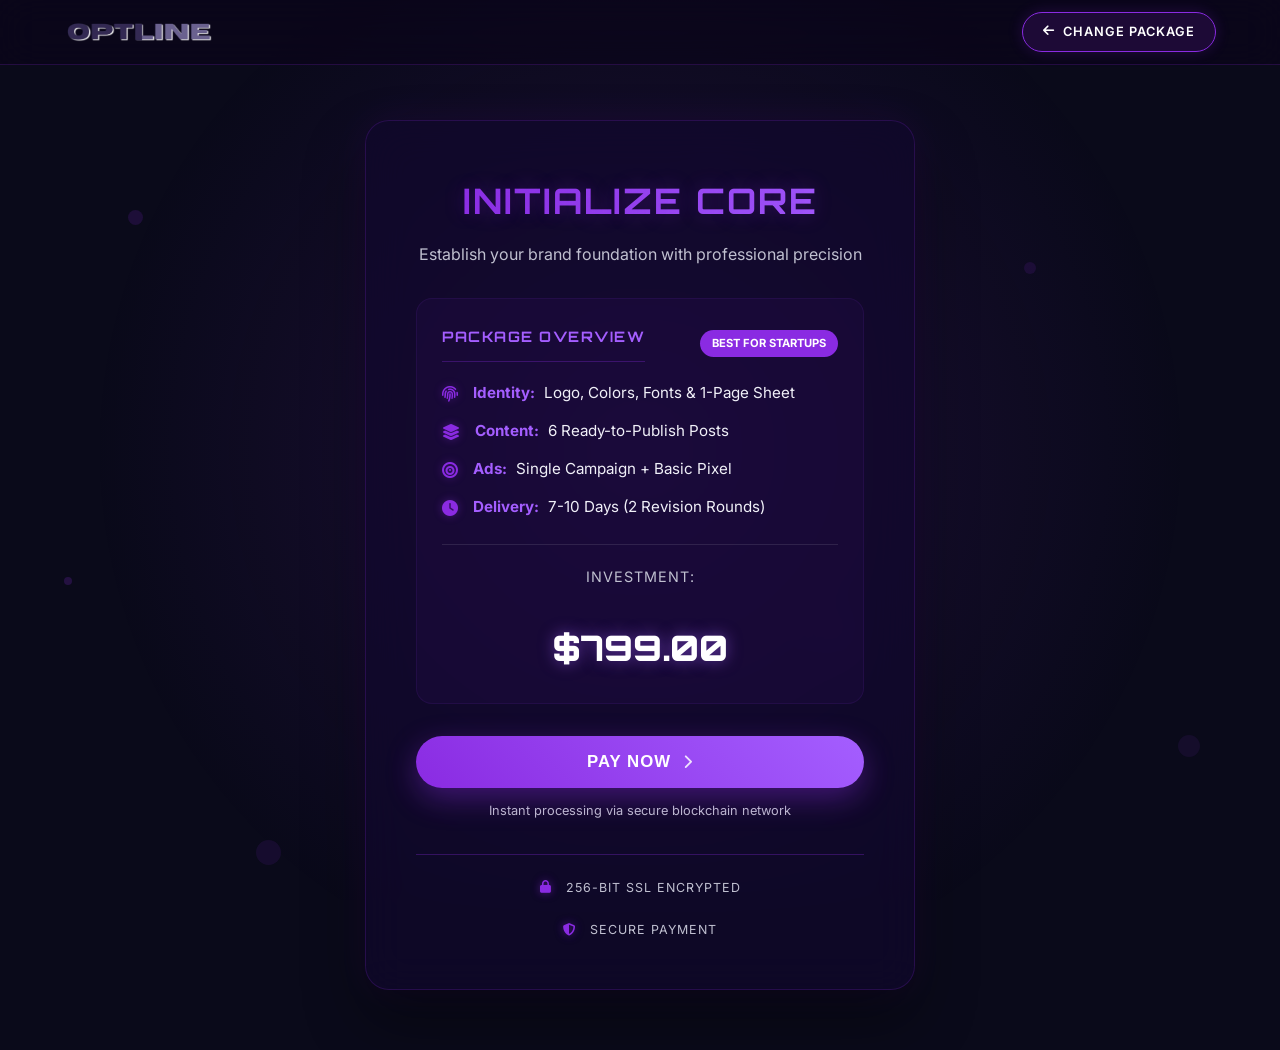
==== checkout/core/index.html @ 9fec9501 "Add files via upload" ====
<!doctype html>
<html lang="en" dir="ltr">
  <head>
    <meta charset="UTF-8" />
    <meta
      name="viewport"
      content="width=device-width, initial-scale=1.0, maximum-scale=1.0, user-scalable=no"
    />
    <title>Secure Checkout - CORE PACK | OPTILINE</title>
    <link rel="preconnect" href="https://fonts.googleapis.com" />
    <link rel="preconnect" href="https://fonts.gstatic.com" crossorigin />
    <link
      href="https://fonts.googleapis.com/css2?family=Orbitron:wght@700;900&family=Inter:wght@400;500;600&display=swap"
      rel="stylesheet"
    />
    <link
      rel="stylesheet"
      href="https://cdnjs.cloudflare.com/ajax/libs/font-awesome/6.4.2/css/all.min.css"
    />
    <link rel="stylesheet" href="/assets/css/style.css" />
    <link rel="shortcut icon" href="/favicon.ico" />
    <link
      rel="icon"
      type="image/png"
      sizes="16x16"
      href="/assets/imgs/favicon-16x16.png"
    />
    <link
      rel="icon"
      type="image/png"
      sizes="32x32"
      href="/assets/imgs/favicon-32x32.png"
    />
    <link
      rel="icon"
      type="image/png"
      sizes="48x48"
      href="/assets/imgs/favicon-48x48.png"
    />
    <link
      rel="apple-touch-icon"
      sizes="180x180"
      href="/assets/imgs/apple-touch-icon.png"
    />
    <link rel="manifest" href="/manifest.json" />
    <meta
      name="robots"
      content="index, follow, max-snippet:-1, max-image-preview:large, max-video-preview:-1"
    />
  </head>
  <body>
    <div class="custom-cursor"></div>
    <header class="checkout-header-bar">
      <a href="/" class="logo">
        <img
          src="/assets/imgs/optiline-logo.webp"
          width="150"
          height="25"
          alt="OPTILINE"
        />
      </a>
      <a href="/pricing/" class="header-pkg-btn">
        <i class="fas fa-arrow-left"></i> Change Package
      </a>
    </header>
    <main>
      <section class="checkout-section core-glow">
        <div class="checkout-bg-glow"></div>
        <div class="hero-floating-dots">
          <div class="dot"></div>
          <div class="dot"></div>
          <div class="dot"></div>
          <div class="dot"></div>
          <div class="dot"></div>
          <div class="dot"></div>
          <div class="dot"></div>
          <div class="dot"></div>
        </div>
        <div class="checkout-card checkout-card-unified">
          <div class="checkout-header">
            <h1 class="glow-text">Initialize Core</h1>
            <p>Establish your brand foundation with professional precision</p>
          </div>
          <div class="checkout-summary">
            <div class="summary-header">
              <h3>PACKAGE OVERVIEW</h3>
              <span class="package-badge">Best for Startups</span>
            </div>
            <ul>
              <li>
                <i class="fas fa-fingerprint"></i>
                <div>
                  <strong>Identity:</strong> Logo, Colors, Fonts & 1-Page Sheet
                </div>
              </li>
              <li>
                <i class="fas fa-layer-group"></i>
                <div><strong>Content:</strong> 6 Ready-to-Publish Posts</div>
              </li>
              <li>
                <i class="fas fa-bullseye"></i>
                <div><strong>Ads:</strong> Single Campaign + Basic Pixel</div>
              </li>
              <li>
                <i class="fas fa-clock"></i>
                <div>
                  <strong>Delivery:</strong> 7-10 Days (2 Revision Rounds)
                </div>
              </li>
            </ul>
            <div class="price-container">
              <span class="price-label">Investment:</span>
              <span class="checkout-total">$799.00</span>
            </div>
          </div>
          <div class="payment-methods-container">
            <button id="open-crypto-modal" class="crypto-pay-btn">
              <span>Pay Now</span>
              <i class="fas fa-chevron-right arrow-icon"></i>
            </button>
            <p class="payment-hint">
              Instant processing via secure blockchain network
            </p>
          </div>
          <div class="secure-badge">
            <span><i class="fas fa-lock"></i> 256-bit SSL Encrypted</span>
            <span><i class="fas fa-shield-alt"></i> Secure Payment</span>
          </div>
        </div>
      </section>
    </main>
    <div id="opti-crypto-modal" class="opti-modal-overlay" data-lenis-prevent>
      <div class="opti-modal-content" data-lenis-prevent>
        <div id="opti-phase-selection" class="opti-modal-phase active">
          <h2 class="opti-modal-title">Secure Checkout</h2>
          <p class="opti-modal-subtitle">
            Enter your details and select your preferred cryptocurrency network
          </p>
          <div class="opti-input-group">
            <label for="client-name">Full Name</label>
            <div class="input-wrapper">
              <i class="fas fa-user"></i>
              <input
                type="text"
                id="client-name"
                placeholder="John Doe"
                required
                autocomplete="name"
              />
            </div>
            <span class="input-error-msg" id="name-error"
              ><i class="fas fa-circle-exclamation"></i> Please enter your full
              name (first and last name)</span
            >
          </div>
          <div class="opti-input-group">
            <label for="client-email">Email Address</label>
            <div class="input-wrapper">
              <i class="fas fa-envelope"></i>
              <input
                type="email"
                id="client-email"
                placeholder="john@company.com"
                required
                autocomplete="email"
              />
            </div>
            <span class="input-error-msg" id="email-error"
              ><i class="fas fa-circle-exclamation"></i> Please enter a valid
              email address</span
            >
          </div>
          <div class="opti-input-group">
            <label for="crypto-select">Select Currency</label>
            <div class="opti-select-wrapper">
              <select id="crypto-select" class="opti-custom-select">
                <optgroup label="Stablecoins (Recommended)">
                  <option value="usdttrc20">USDT (TRC20 - TRON)</option>
                  <option value="usdterc20">USDT (ERC20 - ETH)</option>
                  <option value="usdtbsc">USDT (BEP20 - BSC)</option>
                  <option value="usdc">USDC</option>
                </optgroup>
                <optgroup label="Top Cryptocurrencies">
                  <option value="btc">Bitcoin (BTC)</option>
                  <option value="eth">Ethereum (ETH)</option>
                  <option value="bnbbsc">BNB (Smart Chain)</option>
                  <option value="sol">Solana (SOL)</option>
                  <option value="ltc">Litecoin (LTC)</option>
                </optgroup>
                <optgroup label="Alternative Coins">
                  <option value="trx">TRON (TRX)</option>
                  <option value="doge">Dogecoin (DOGE)</option>
                  <option value="shib">Shiba Inu (SHIB)</option>
                </optgroup>
              </select>
            </div>
          </div>
          <button id="generate-payment" class="opti-primary-btn">
            <span>Generate Payment Address</span>
            <i class="fas fa-bolt"></i>
          </button>
        </div>
        <div id="opti-phase-loading" class="opti-modal-phase">
          <div class="opti-spinner-container">
            <div class="opti-loading-spinner"></div>
            <p>Processing your payment request...</p>
          </div>
        </div>
        <div id="opti-phase-details" class="opti-modal-phase">
          <h2 class="opti-modal-title">Payment Details</h2>
          <div id="payment-timer" class="opti-timer">Price locked for: <span>20:00</span></div>
          <div class="opti-qr-container">
            <img id="payment-qr" src="" alt="Payment QR Code" />
          </div>
          <div id="selected-crypto-name" class="opti-crypto-label"></div>
          <div class="opti-payment-info">
            <div class="opti-info-row">
              <span>Amount Required:</span>
              <div class="opti-amount-wrapper">
                <strong id="pay-amount" class="opti-highlight">0.00</strong>
                <button id="copy-amount-btn" class="opti-icon-btn">
                  <i class="far fa-copy"></i>
                </button>
              </div>
            </div>
            <div class="opti-info-row">
              <span>USD Equivalent:</span>
              <span>$799.00</span>
            </div>
          </div>
          <div class="opti-address-container">
            <label>Wallet Address</label>
            <div class="opti-address-box">
              <code id="wallet-address">Fetching...</code>
              <button id="copy-address-btn" class="opti-copy-btn">
                <i class="far fa-copy"></i>
                <span>Copy Address</span>
              </button>
            </div>
          </div>
          <div id="network-warning" class="opti-warning-box">
            <i class="fas fa-shield-halved"></i>
            <p>
              Please ensure you send the cryptocurrency through the correct
              network to avoid losing your funds.
            </p>
          </div>
          <div class="opti-verify-section">
            <button id="verify-payment-btn" class="opti-primary-btn">
              <i class="fas fa-sync-alt"></i> I Have Paid - Verify Payment
            </button>
            <p id="verify-status-msg"></p>
          </div>
        </div>
        <div id="opti-phase-success" class="opti-modal-phase">
          <div class="opti-success-container">
            <div class="opti-success-circle">
              <i class="fas fa-check"></i>
            </div>
            <h2 class="opti-modal-title success-title">Transaction Secured</h2>
            <p class="opti-modal-subtitle success-subtitle">
              Welcome to OPTILINE. Your payment is successfully verified on the blockchain.
            </p>
            <div class="opti-next-steps success-action-box">
              <h3 class="success-action-title">
                <i class="fas fa-envelope-open-text"></i> Final Step to Commence
              </h3>
              <p class="success-action-text">
                We have securely dispatched your <strong>Onboarding Link</strong> to your email.
              </p>
              
              <div class="success-highlight">
                <div class="highlight-header">
                  <i class="fas fa-exclamation-circle"></i> ACTION REQUIRED
                </div>
                <div class="highlight-body">
                  Please check your inbox (and Spam folder) right now. Your project deployment will <strong>NOT begin</strong> until you submit the initial brief via the link provided.
                </div>
              </div>
              <div class="success-actions">
                <button class="opti-primary-btn" onclick="window.location.href = '/'">Return Home</button>
                <button class="opti-secondary-btn support-btn" onclick="window.location.href = '/contact'">Contact Support</button>
              </div>
            </div>
          </div>
        </div>
      </div>
    </div>
    <script src="https://cdnjs.cloudflare.com/ajax/libs/gsap/3.12.2/gsap.min.js"></script>
    <script src="https://cdnjs.cloudflare.com/ajax/libs/gsap/3.12.2/ScrollTrigger.min.js"></script>
    <script src="https://cdnjs.cloudflare.com/ajax/libs/gsap/3.12.2/ScrollToPlugin.min.js"></script>
    <script src="https://unpkg.com/lenis@1.1.20/dist/lenis.min.js"></script>
    <script src="/assets/js/main.js"></script>
    <script src="/assets/js/payment.js" defer></script>
    <div id="cookie-banner" class="cookie-banner">
      <div class="cookie-content">
        <h3><i class="fas fa-user-shield"></i> Privacy Preference Center</h3>
        <p>
          We utilize cookies and essential technologies to engineer a seamless
          digital experience, optimize site performance, and enable core
          marketing functions. By clicking "Accept", you acknowledge our use of
          these technologies.
        </p>
        <div class="cookie-buttons">
          <button id="accept-cookies">Accept All</button>
          <button id="reject-cookies">Decline</button>
        </div>
      </div>
    </div>
  </body>
</html>
---- assets/css/style.css ----
:root {
  --primary-dark: #0a0a1a;
  --secondary-dark: #12082f;
  --accent-purple: #8a2be2;
  --accent-light: #a45eff;
  --text-light: #f0f0f8;
  --text-gray: #c0c0d0;
  --glow-color: rgba(164, 94, 255, 0.5);
  --card-bg: rgba(18, 8, 47, 0.7);
  --card-border-color: rgba(138, 43, 226, 0.25);
  --transition-fast: 0.25s ease-out;
  --transition-smooth: 0.45s cubic-bezier(0.25, 0.8, 0.25, 1);
  --font-main: "Inter", sans-serif;
  --font-heading: "Orbitron", sans-serif;
}
*,
::after,
::before {
  margin: 0;
  padding: 0;
  box-sizing: border-box;
}
body {
  font-family: var(--font-main);
  background-color: var(--primary-dark);
  color: var(--text-light);
  line-height: 1.7;
  overflow-x: hidden;
  width: 100%;
  max-width: 100%;
  position: relative;
}
img {
  max-width: 100%;
  height: auto;
}
i.fab,
i.far,
i.fas {
  font-style: normal !important;
}
h1,
h2,
h3,
h4 {
  font-family: var(--font-heading);
  font-weight: 700;
  letter-spacing: 1.5px;
  text-transform: uppercase;
  color: var(--text-light);
}
a {
  color: var(--accent-light);
  text-decoration: none;
  transition: color var(--transition-fast);
}
a:hover {
  color: var(--text-light);
}
.faq-question,
.filter-btn,
.hamburger,
.logo,
.portfolio-item,
.pricing-card,
a,
button,
input,
textarea {
  cursor: pointer;
}
.container {
  width: 90%;
  max-width: 1200px;
  margin: 0 auto;
}
.section {
  padding: 100px 0;
}
.section-dark {
  background: radial-gradient(
    ellipse at 50% 100%,
    rgba(18, 8, 47, 0.95) 0,
    rgba(10, 4, 26, 0.9) 80%
  );
}
.section-title {
  text-align: center;
  margin-bottom: 4rem;
}
.section-title h2 {
  font-size: clamp(2rem, 4.5vw, 3rem);
}
.section-title p {
  max-width: 600px;
  margin: 1rem auto 0;
  color: var(--text-gray);
  font-size: clamp(0.9rem, 2vw, 1rem);
}
.glow-text,
.subtle-glow {
  text-shadow:
    0 0 8px rgba(255, 255, 255, 0.3),
    0 0 20px var(--glow-color),
    0 0 35px var(--glow-color);
}
footer,
main {
  position: relative;
  z-index: 2;
  background: 0 0;
}
.main-header {
  position: fixed;
  top: 0;
  left: 0;
  width: 100%;
  max-width: 100vw;
  z-index: 1000;
  padding: 10px 5%;
  display: flex;
  justify-content: space-between;
  align-items: center;
  transition:
    transform 0.3s ease-in-out,
    background-color 0.4s ease,
    padding 0.4s ease,
    backdrop-filter 0.4s ease;
  background-color: transparent;
  transform: translateZ(0);
}
.main-header.scrolled {
  background-color: rgba(10, 4, 26, 0.7);
  backdrop-filter: blur(12px);
  padding: 6px 5%;
  box-shadow: 0 4px 30px rgba(0, 0, 0, 0.3);
}
.main-header.header-hidden {
  transform: translateY(-100%);
}
.logo img {
  height: 25px;
  transition: transform var(--transition-fast);
}
.logo:hover img {
  transform: scale(1.1);
}
.nav-links {
  display: flex;
  list-style: none;
}
.nav-links li {
  margin: 0 20px;
}
.nav-links a {
  color: var(--text-light);
  text-decoration: none;
  font-weight: 500;
  padding: 5px 0;
  position: relative;
  transition: color var(--transition-fast);
}
.nav-links a::after {
  content: "";
  position: absolute;
  bottom: -5px;
  left: 50%;
  transform: translateX(-50%);
  width: 0;
  height: 2px;
  background: var(--accent-light);
  transition: width var(--transition-smooth);
}
.nav-links a.active,
.nav-links a:hover {
  color: var(--accent-light);
}
.nav-links a.active::after,
.nav-links a:hover::after {
  width: 100%;
}
.hamburger {
  display: none;
}
.hero {
  min-height: 100vh;
  display: flex;
  align-items: center;
  justify-content: center;
  text-align: center;
  padding: 120px 0 60px;
  position: relative;
  overflow: hidden;
}
.hero-content {
  position: relative;
  z-index: 2;
}
.hero h1 {
  font-size: clamp(3.5rem, 8vw, 5rem);
  line-height: 1.1;
  font-weight: 900;
  margin-bottom: 1.5rem;
}
.hero p {
  font-size: clamp(1rem, 2.2vw, 1.2rem);
  color: var(--text-gray);
  max-width: 750px;
  margin: 0 auto 2.5rem;
}
.hero-floating-dots {
  position: absolute;
  top: 0;
  left: 0;
  width: 100%;
  height: 100%;
  z-index: 1;
  pointer-events: none;
  overflow: hidden;
}
.hero-floating-dots .dot {
  position: absolute;
  background-color: var(--accent-purple);
  border-radius: 50%;
  opacity: var(--dot-opacity);
  animation: liquidFloat ease-in-out infinite alternate;
}
.hero-floating-dots .dot:nth-child(1) {
  left: 10%;
  top: 20%;
  width: 15px;
  height: 15px;
  animation-duration: 5s;
  --dot-opacity: 0.15;
}
.hero-floating-dots .dot:nth-child(2) {
  left: 20%;
  top: 80%;
  width: 25px;
  height: 25px;
  animation-duration: 7s;
  --dot-opacity: 0.1;
}
.hero-floating-dots .dot:nth-child(3) {
  left: 35%;
  top: 40%;
  width: 10px;
  height: 10px;
  animation-duration: 4.5s;
  --dot-opacity: 0.2;
}
.hero-floating-dots .dot:nth-child(4) {
  left: 55%;
  top: 15%;
  width: 20px;
  height: 20px;
  animation-duration: 6s;
  --dot-opacity: 0.08;
}
.hero-floating-dots .dot:nth-child(5) {
  left: 65%;
  top: 60%;
  width: 15px;
  height: 15px;
  animation-duration: 5.5s;
  --dot-opacity: 0.15;
}
.hero-floating-dots .dot:nth-child(6) {
  left: 80%;
  top: 25%;
  width: 12px;
  height: 12px;
  animation-duration: 4s;
  --dot-opacity: 0.12;
}
.hero-floating-dots .dot:nth-child(7) {
  left: 92%;
  top: 70%;
  width: 22px;
  height: 22px;
  animation-duration: 6.5s;
  --dot-opacity: 0.09;
}
.hero-floating-dots .dot:nth-child(8) {
  left: 5%;
  top: 55%;
  width: 8px;
  height: 8px;
  animation-duration: 5s;
  --dot-opacity: 0.2;
}
@keyframes liquidFloat {
  0% {
    transform: translate(0, 0) scale(1);
  }
  50% {
    transform: translate(30px, -40px) scale(1.1);
  }
  100% {
    transform: translate(-20px, -60px) scale(0.9);
  }
}
.page-hero {
  padding: 160px 0 80px;
  text-align: center;
  background: linear-gradient(
    180deg,
    rgba(18, 8, 47, 0.85),
    rgba(10, 4, 26, 0.8)
  );
}
.page-hero h1 {
  font-size: clamp(2.5rem, 5vw, 4rem);
  margin-bottom: 1rem;
}
.page-hero p {
  font-size: 1.1rem;
  color: var(--text-gray);
  max-width: 700px;
  margin: 0 auto;
}
.hero-icons {
  display: flex;
  justify-content: center;
  align-items: flex-start;
  gap: 4rem;
  margin: 3rem 0;
  flex-wrap: wrap;
}
.icon-item {
  display: flex;
  flex-direction: column;
  align-items: center;
  gap: 1.2rem;
  opacity: 0;
  transform: translateY(30px);
  padding-top: 10px;
}
.icon-circle {
  width: 90px;
  height: 90px;
  border-radius: 20px;
  background: rgba(138, 43, 226, 0.1);
  border: 2px solid rgba(138, 43, 226, 0.3);
  display: flex;
  align-items: center;
  justify-content: center;
  position: relative;
  top: 0;
  transition: all 0.4s cubic-bezier(0.25, 0.8, 0.25, 1);
  will-change: transform, box-shadow, top;
}
@media (min-width: 769px) {
  .icon-item:hover .icon-circle {
    transform: translateY(-8px) scale(1.05);
    background: rgba(138, 43, 226, 0.2);
    border-color: var(--accent-purple);
    box-shadow: 0 15px 40px rgba(138, 43, 226, 0.3);
  }
}
@media (max-width: 768px) {
  .icon-circle {
    width: 70px;
    height: 70px;
    border-radius: 18px;
    margin: 0 auto;
    top: auto;
  }
  .icon-circle:active {
    transform: translateY(-8px) scale(1.05);
    background: rgba(138, 43, 226, 0.2);
    border-color: var(--accent-purple);
    box-shadow: 0 15px 40px rgba(138, 43, 226, 0.3);
    transition: all 0.4s cubic-bezier(0.25, 0.8, 0.25, 1);
  }
  .icon-item:hover .icon-circle {
    transition: all 0.4s cubic-bezier(0.25, 0.8, 0.25, 1);
  }
}
.icon-circle i {
  font-size: 2.2rem;
  color: var(--accent-purple);
  background: linear-gradient(
    135deg,
    var(--accent-light),
    var(--accent-purple)
  );
  -webkit-background-clip: text;
  -webkit-text-fill-color: transparent;
  background-clip: text;
}
.icon-text {
  font-size: 0.95rem;
  color: var(--text-light);
  text-align: center;
  max-width: 120px;
  font-weight: 600;
  min-height: 40px;
  display: flex;
  align-items: flex-start;
  justify-content: center;
}
.unified-button {
  display: inline-block;
  padding: 14px 35px;
  background: linear-gradient(45deg, var(--accent-purple), var(--accent-light));
  color: #fff;
  border: none;
  border-radius: 50px;
  font-size: 1rem;
  font-weight: 600;
  text-decoration: none;
  text-transform: uppercase;
  letter-spacing: 1px;
  transition:
    transform var(--transition-fast),
    box-shadow var(--transition-fast);
  box-shadow: 0 10px 30px rgba(138, 43, 226, 0.4);
  will-change: transform, box-shadow;
  transform: translateZ(0);
}
.unified-button .fa-arrow-right {
  margin-left: 10px;
  transition: transform var(--transition-fast);
}
.unified-button:hover .fa-arrow-right {
  transform: translateX(5px);
}
.cta-section {
  text-align: center;
  padding: 70px 0;
}
.cta-section h2 {
  font-size: clamp(2rem, 4.5vw, 2.8rem);
  margin-bottom: 2rem;
}
.services-grid {
  display: grid;
  grid-template-columns: repeat(auto-fit, minmax(280px, 1fr));
  gap: 2rem;
}
.service-card {
  background: var(--card-bg);
  border: 1px solid var(--card-border-color);
  backdrop-filter: blur(10px);
  border-radius: 15px;
  padding: 2rem 1.5rem;
  text-align: center;
  transition:
    transform var(--transition-fast),
    box-shadow var(--transition-fast),
    border-color var(--transition-fast);
  will-change: transform, box-shadow;
}
.service-card:hover {
  transform: translateY(-10px);
  box-shadow:
    0 15px 30px rgba(0, 0, 0, 0.2),
    0 0 25px var(--glow-color);
  border-color: var(--accent-light);
}
.service-icon {
  font-size: 3rem;
  margin-bottom: 1.5rem;
  color: var(--accent-light);
  background: linear-gradient(
    135deg,
    var(--accent-purple),
    var(--accent-light)
  );
  -webkit-background-clip: text;
  -webkit-text-fill-color: transparent;
  background-clip: text;
  transition: transform var(--transition-fast);
}
.service-card:hover .service-icon {
  transform: scale(1.1);
}
.service-card p {
  color: var(--text-gray);
  font-size: 0.95rem;
}
.service-detail-layout {
  display: grid;
  grid-template-columns: 1fr 1fr;
  gap: 3rem;
  align-items: center;
  margin-bottom: 6rem;
}
.service-detail-layout:last-of-type {
  margin-bottom: 0;
}
.service-detail-layout:nth-child(2n) .service-image {
  order: 2;
}
.service-image {
  border-radius: 15px;
  overflow: hidden;
  height: auto;
  display: block;
}
.service-image img {
  width: 100%;
  height: auto;
  object-fit: contain;
  display: block;
  transition: transform var(--transition-smooth);
  will-change: transform;
}
.service-image:hover img {
  transform: scale(1.05);
}
.service-content h2 {
  font-size: clamp(1.8rem, 3vw, 2.3rem);
  margin-bottom: 1rem;
}
.service-content p {
  margin-bottom: 1.5rem;
  color: var(--text-gray);
  font-size: 1rem;
}
.service-features {
  list-style: none;
  padding: 0;
  margin-top: 2rem;
}
.service-features li {
  display: flex;
  align-items: center;
  margin-bottom: 1rem;
  font-size: 1rem;
}
.service-features i {
  color: var(--accent-light);
  margin-right: 15px;
  font-size: 1.1rem;
}
.why-choose-us-grid {
  display: grid;
  grid-template-columns: repeat(auto-fit, minmax(250px, 1fr));
  gap: 2rem;
}
.feature-card {
  background: 0 0;
  border: 1px solid var(--card-border-color);
  border-radius: 15px;
  padding: 2rem 1.5rem;
  text-align: left;
  transition:
    background-color var(--transition-fast),
    transform var(--transition-fast);
  will-change: transform;
}
.feature-card:hover {
  background-color: var(--card-bg);
  transform: translateY(-8px);
}
.feature-icon {
  font-size: 2.2rem;
  color: var(--accent-light);
  margin-bottom: 1.5rem;
}
.feature-card h3 {
  font-size: 1.3rem;
  margin-bottom: 1rem;
  text-transform: none;
}
.feature-card p {
  font-size: 0.95rem;
}
.featured-work-grid {
  display: grid;
  grid-template-columns: 1fr;
  gap: 5rem;
}
.work-item {
  display: grid;
  grid-template-columns: 1fr 1fr;
  gap: 2.5rem;
  align-items: center;
}
.work-item:nth-child(2n) .work-image {
  order: 2;
}
.work-image {
  border-radius: 15px;
  overflow: hidden;
  box-shadow: 0 15px 30px rgba(0, 0, 0, 0.2);
}
.work-image img {
  width: 100%;
  height: auto;
  object-fit: contain;
  display: block;
  transition: transform var(--transition-smooth);
  will-change: transform;
}
.work-image:hover img {
  transform: scale(1.05);
}
.work-content .work-category {
  color: var(--accent-light);
  font-weight: 600;
  text-transform: uppercase;
  letter-spacing: 1.5px;
  margin-bottom: 1rem;
  font-size: 0.9rem;
}
.work-content h3 {
  font-size: 1.8rem;
  margin-bottom: 1.5rem;
}
.work-content p {
  color: var(--text-gray);
  margin-bottom: 2rem;
  font-size: 0.95rem;
}
.view-project-btn {
  color: var(--accent-light);
  text-decoration: none;
  font-weight: 600;
}
.view-project-btn i {
  margin-left: 8px;
  transition: transform var(--transition-fast);
}
.view-project-btn:hover i {
  transform: translateX(5px);
}
.view-all-work-btn {
  text-align: center;
  margin-top: 3rem;
}
.portfolio-list {
  display: flex;
  flex-direction: column;
  gap: 4rem;
}
.portfolio-item {
  display: grid;
  grid-template-columns: 1fr 1fr;
  gap: 3rem;
  align-items: center;
  padding: 2rem;
  border-radius: 15px;
  background: var(--card-bg);
  border: 1px solid var(--card-border-color);
  transition:
    background-color var(--transition-fast),
    border-color var(--transition-fast);
}
.portfolio-item:nth-child(2n) .item-content {
  order: 2;
}
.portfolio-item:hover {
  background-color: rgba(18, 8, 47, 0.9);
  border-color: var(--accent-light);
  box-shadow: 0 0 20px var(--glow-color);
  transform: none;
}
.portfolio-item .item-image {
  border-radius: 10px;
  overflow: hidden;
  box-shadow: 0 10px 30px rgba(0, 0, 0, 0.3);
}
.portfolio-item img {
  width: 100%;
  height: auto;
  max-height: none;
  object-fit: contain;
  display: block;
  transition: transform var(--transition-smooth);
}
.portfolio-item:hover img {
  transform: scale(1.05);
}
.portfolio-item .item-content .category {
  color: var(--accent-light);
  font-weight: 600;
  text-transform: uppercase;
  letter-spacing: 1px;
  margin-bottom: 0.5rem;
}
.portfolio-item .item-content h3 {
  font-size: 2rem;
  margin-bottom: 1rem;
}
.portfolio-item .item-content .description {
  color: var(--text-gray);
  font-size: 1rem;
  line-height: 1.6;
}
.portfolio-item .portfolio-overlay {
  display: none;
}
.filter-buttons {
  display: flex;
  justify-content: center;
  align-items: center;
  gap: 1rem;
  margin-bottom: 4rem;
  flex-wrap: wrap;
}
.filter-btn {
  background: var(--card-bg);
  border: 1px solid var(--card-border-color);
  color: var(--text-light);
  padding: 10px 25px;
  border-radius: 30px;
  transition:
    background-color var(--transition-fast),
    color var(--transition-fast),
    transform var(--transition-fast);
}
.filter-btn:hover {
  transform: scale(1.05);
  color: #fff;
}
.filter-btn.active {
  background-color: var(--accent-purple);
  border-color: var(--accent-purple);
  color: #fff;
}
.blog-grid {
  display: grid;
  grid-template-columns: repeat(auto-fit, minmax(280px, 1fr));
  gap: 2rem;
}
.blog-post-card {
  background: var(--card-bg);
  border: 1px solid var(--card-border-color);
  border-radius: 15px;
  overflow: hidden;
  transition:
    transform var(--transition-smooth),
    box-shadow var(--transition-smooth);
  will-change: transform, box-shadow;
}
.blog-post-card:hover {
  transform: translateY(-10px);
  box-shadow: 0 15px 30px rgba(0, 0, 0, 0.2);
}
.blog-post-img {
  height: auto;
  min-height: 200px;
  overflow: hidden;
  background-color: var(--secondary-dark);
  display: flex;
  align-items: center;
  justify-content: center;
}
.blog-post-img img {
  width: 100%;
  height: auto;
  object-fit: contain;
  display: block;
  transition: transform var(--transition-smooth);
}
.blog-post-card:hover .blog-post-img img {
  transform: scale(1.1);
}
.blog-post-content {
  padding: 1.5rem;
}
.blog-post-content .post-category {
  color: var(--accent-light);
  font-size: 0.85rem;
  font-weight: 600;
  text-transform: uppercase;
  letter-spacing: 1px;
  margin-bottom: 1rem;
}
.blog-post-content h3 {
  font-size: 1.2rem;
  margin-bottom: 1rem;
  line-height: 1.4;
}
.blog-post-content p {
  color: var(--text-gray);
  font-size: 0.9rem;
}
.stats-grid {
  display: grid;
  grid-template-columns: repeat(auto-fit, minmax(250px, 1fr));
  gap: 2rem;
}
.stat-card {
  background: var(--card-bg);
  border: 1px solid var(--card-border-color);
  border-radius: 15px;
  padding: 2.5rem 2rem;
  text-align: center;
  transition:
    transform var(--transition-fast),
    box-shadow var(--transition-fast);
  position: relative;
  overflow: hidden;
  will-change: transform, box-shadow;
}
.stat-card::before {
  content: "";
  position: absolute;
  top: 0;
  left: 0;
  width: 100%;
  height: 4px;
  background: linear-gradient(90deg, var(--accent-purple), var(--accent-light));
  transform: scaleX(0);
  transition: transform var(--transition-smooth);
}
.stat-card:hover::before {
  transform: scaleX(1);
}
.stat-card:hover {
  transform: translateY(-8px);
  box-shadow: 0 15px 30px rgba(138, 43, 226, 0.2);
}
.stat-card .stat-number {
  font-size: 3.5rem;
  font-family: var(--font-heading);
  font-weight: 900;
  color: var(--accent-light);
  display: block;
  margin-bottom: 0.5rem;
}
.stat-card .stat-label {
  font-size: 1.1rem;
  color: var(--text-light);
  font-weight: 600;
}
.process-timeline {
  position: relative;
  max-width: 800px;
  margin: 0 auto;
}
.process-timeline::after {
  content: "";
  position: absolute;
  width: 4px;
  background-color: rgba(138, 43, 226, 0.1);
  top: 0;
  bottom: 0;
  left: 50%;
  margin-left: -2px;
  z-index: 0;
}

.process-timeline-progress {
  position: absolute;
  width: 4px;
  background: linear-gradient(to bottom, #8a50d6, #9a6ec9);
  top: 0;
  left: 50%;
  margin-left: -2px;
  height: 0;
  z-index: 1;
  box-shadow: 0 0 70px 5px rgba(100, 9, 128, 0.212);
}

@media (max-width: 768px) {
  .process-timeline-progress {
    left: 15px;
    margin-left: 0;
  }
}

.process-step::after {
  transition: all 0.4s ease;
  z-index: 2;
}

.process-step.active-step::after {
  background-color: #d8b4fe;
  border-color: var(--accent-light);
  box-shadow: 0 0 25px rgba(164, 94, 255, 0.5);
}
.process-step {
  padding: 10px 30px;
  position: relative;
  background-color: inherit;
  width: 50%;
}
.process-step.left {
  left: 0;
  text-align: right;
}
.process-step.right {
  left: 50%;
  text-align: left;
}
.process-step::after {
  content: "";
  position: absolute;
  width: 20px;
  height: 20px;
  right: -10px;
  background-color: var(--primary-dark);
  border: 4px solid var(--accent-purple);
  top: 15px;
  border-radius: 50%;
  z-index: 1;
}
.process-step.right::after {
  left: -10px;
}
.process-content {
  padding: 18px;
  background: var(--card-bg);
  border: 1px solid transparent;
  position: relative;
  border-radius: 6px;
  transition:
    border-color var(--transition-fast),
    transform var(--transition-fast);
  will-change: transform, border-color;
}
.process-step:hover .process-content {
  border-color: var(--accent-light);
  transform: scale(1.02);
}
.process-content h3 {
  margin-bottom: 0.5rem;
  color: var(--accent-light);
  font-size: 1.2rem;
}
.process-content p {
  font-size: 0.9rem;
}
.team-grid {
  display: grid;
  grid-template-columns: repeat(auto-fit, minmax(220px, 1fr));
  gap: 1.5rem;
}
.team-member {
  text-align: center;
}
.team-member-img {
  width: 130px;
  height: 130px;
  border-radius: 50%;
  margin: 0 auto 1.5rem;
  overflow: hidden;
  border: 3px solid var(--accent-purple);
  position: relative;
  transition:
    transform var(--transition-smooth),
    box-shadow var(--transition-smooth),
    border-color var(--transition-smooth);
  will-change: transform, box-shadow;
}
.team-member-img img {
  width: 100%;
  height: 100%;
  object-fit: cover;
  transition: transform var(--transition-smooth);
  will-change: transform;
}
.team-member:hover .team-member-img {
  border-color: var(--accent-light);
  transform: scale(1.02);
  box-shadow:
    0 0 15px rgba(164, 94, 255, 0.4),
    0 0 30px rgba(138, 43, 226, 0.2);
}
.team-member:hover .team-member-img img {
  transform: scale(1.07);
}
.team-member h4 {
  font-size: 1.2rem;
}
.team-member p {
  color: var(--accent-light);
  font-size: 0.9rem;
}
.testimonials-grid {
  display: grid;
  grid-template-columns: repeat(auto-fit, minmax(290px, 1fr));
  gap: 2rem;
}
.testimonial-card {
  background: var(--card-bg);
  border: 1px solid var(--card-border-color);
  border-radius: 15px;
  padding: 2.5rem;
  text-align: center;
  transition:
    transform var(--transition-fast),
    box-shadow var(--transition-fast);
  display: flex;
  flex-direction: column;
  justify-content: space-between;
  height: 100%;
  will-change: transform, box-shadow;
}
.testimonial-card:hover {
  transform: translateY(-8px);
  box-shadow:
    0 15px 30px rgba(0, 0, 0, 0.2),
    0 0 25px var(--glow-color);
}
.testimonial-quote {
  font-size: 1.1rem;
  font-style: italic;
  margin-bottom: 2rem;
  color: var(--text-light);
  line-height: 1.6;
  flex-grow: 1;
}
.testimonial-author {
  font-weight: 700;
  color: var(--accent-light);
  margin-top: auto;
}
.testimonial-author span {
  display: block;
  font-weight: 400;
  color: var(--text-gray);
  font-size: 0.9rem;
  margin-top: 0.5rem;
}
.pricing-grid {
  display: grid;
  grid-template-columns: repeat(auto-fit, minmax(280px, 1fr));
  gap: 1.5rem;
  align-items: flex-start;
  padding-bottom: 20px;
}
.pricing-card {
  background: var(--card-bg);
  border: 2px solid var(--card-border-color);
  padding: 1.5rem;
  border-radius: 15px;
  text-align: center;
  transition:
    transform var(--transition-fast),
    box-shadow var(--transition-fast),
    border-color var(--transition-fast);
  display: flex;
  flex-direction: column;
  height: auto;
  position: relative;
  will-change: transform, box-shadow;
}
.pricing-card.selected {
  border-color: var(--accent-purple);
  box-shadow: 0 0 30px rgba(164, 94, 255, 0.7);
  transform: translateY(-10px) scale(1.08);
}
.price {
  font-size: 2.5rem;
  font-weight: 700;
  margin-bottom: 1rem;
}
.pricing-card > p {
  color: var(--text-gray);
  min-height: 50px;
  font-size: 0.95rem;
  margin-top: auto;
}
.pricing-features {
  list-style: none;
  padding: 0;
  margin: 1.5rem 0;
  text-align: left;
  flex-grow: 1;
}
.popular-text {
  font-size: 0.9rem;
  font-weight: 600;
  color: var(--accent-purple);
  margin-top: -0.5rem;
  margin-bottom: 1rem;
  display: block;
}
.pricing-features li {
  margin-bottom: 0.8rem;
  display: flex;
  align-items: center;
  font-size: 0.9rem;
}
.pricing-card .unified-button {
  margin-top: 2rem;
  display: block;
}
.pricing-features i {
  color: var(--accent-light);
  margin-right: 10px;
}
.payment-icons-wrapper {
  margin-top: 3rem;
  display: flex;
  flex-direction: column;
  align-items: center;
  gap: 1.5rem;
  width: 100%;
}
.payment-icons-wrapper h4 {
  color: var(--text-gray);
  margin-bottom: 1.5rem;
  letter-spacing: 2px;
  font-family: var(--font-main);
  font-size: clamp(0.9rem, 2vw, 1rem);
  text-align: center;
  text-transform: uppercase;
}
.payment-icons {
  display: flex;
  justify-content: center;
  align-items: center;
  gap: 1.5rem;
  flex-wrap: wrap;
}
.payment-icons span {
  font-size: 2.5rem;
  color: var(--text-gray);
  transition:
    color var(--transition-fast),
    transform var(--transition-fast);
  display: inline-block;
}
.payment-icons span:hover {
  color: var(--text-light);
  transform: scale(1.1);
}
.payment-icons span.fa-bitcoin,
.payment-icons span.fa-coins {
  color: var(--text-light) !important;
  background: rgba(255, 255, 255, 0.1);
  padding: 0.4rem;
  border-radius: 6px;
  transition: all 0.3s ease;
}
.payment-icons span.fa-bitcoin:hover,
.payment-icons span.fa-coins:hover {
  color: var(--accent-light) !important;
  background: rgba(164, 94, 255, 0.15);
  transform: translateY(-3px);
}
.comparison-table-wrapper {
  overflow-x: auto;
  margin-top: 4rem;
  border: 1px solid var(--card-border-color);
  border-radius: 15px;
  background: var(--card-bg);
  padding: 1rem;
}
.comparison-table {
  width: 100%;
  border-collapse: collapse;
  min-width: 600px;
}
.comparison-table td,
.comparison-table th {
  padding: 1.2rem;
  text-align: center;
  border-bottom: 1px solid rgba(138, 43, 226, 0.1);
  color: var(--text-gray);
}
.comparison-table th {
  text-transform: uppercase;
  font-family: var(--font-heading);
  font-weight: 700;
  color: var(--text-light);
  font-size: 1.1rem;
}
.comparison-table tr:last-child td {
  border-bottom: none;
}
.comparison-table .feature-name {
  text-align: left;
  color: var(--text-light);
  font-weight: 600;
}
.comparison-table i.fa-check-circle {
  color: var(--accent-light);
  font-size: 1.2rem;
}
.comparison-table i.fa-times-circle {
  color: #555;
  opacity: 0.5;
  font-size: 1.2rem;
}
.faq-accordion {
  max-width: 800px;
  margin: 0 auto;
}
.faq-item {
  border-bottom: 1px solid var(--card-border-color);
  overflow: hidden;
}
.faq-question {
  width: 100%;
  background: 0 0;
  border: none;
  color: var(--text-light);
  text-align: left;
  padding: 1.5rem 1rem;
  font-size: 1.1rem;
  display: flex;
  justify-content: space-between;
  align-items: center;
  transition: background-color var(--transition-fast);
}
.faq-question:hover {
  background: rgba(138, 43, 226, 0.1);
}
.faq-question i {
  transition: transform 0.5s cubic-bezier(0.68, -0.55, 0.265, 1.55);
}
.faq-item.active .faq-question {
  color: var(--accent-light);
}
.faq-item.active .faq-question i {
  transform: rotate(180deg);
}
.faq-answer {
  max-height: 0;
  opacity: 0;
  overflow: hidden;
  padding: 0 1rem;
  transition:
    max-height 0.3s cubic-bezier(0.4, 0, 0.2, 1),
    opacity 0.3s ease-in-out,
    padding 0.3s ease-in-out;
}
.faq-answer p {
  color: var(--text-gray);
  line-height: 1.6;
  padding: 0;
  margin-bottom: 1.5rem;
}
.faq-item.active .faq-answer {
  max-height: 500px;
  opacity: 1;
  padding: 0 1rem 0;
}
.contact-wrapper {
  display: grid;
  grid-template-columns: 1.5fr 1fr;
  gap: 4rem;
  align-items: start;
}
.contact-form h2 {
  font-size: 2.5rem;
  margin-bottom: 2rem;
}
.form-group {
  margin-bottom: 1.5rem;
}
.form-group label {
  display: block;
  margin-bottom: 0.5rem;
  color: var(--text-gray);
}
.form-group input,
.form-group select,
.form-group textarea {
  width: 100%;
  padding: 1rem 1.2rem;
  background: rgba(255, 255, 255, 0.07);
  border: 2px solid rgba(255, 255, 255, 0.1);
  color: white;
  border-radius: 12px;
  font-family: inherit;
  font-size: 1rem;
  box-sizing: border-box;
  position: relative;
  transition: all 0.3s ease;
}
.form-group input:focus,
.form-group select:focus,
.form-group textarea:focus {
  background: rgba(255, 255, 255, 0.1);
  border-color: var(--accent-purple);
  box-shadow: 0 0 25px rgba(138, 43, 226, 0.3);
  outline: none;
  transform: translateY(-2px);
}
.form-group input::placeholder,
.form-group textarea::placeholder {
  color: rgba(255, 255, 255, 0.5);
  font-size: 0.95rem;
  transition: all 0.2s ease;
}
.form-group input:focus::placeholder,
.form-group textarea:focus::placeholder {
  opacity: 0.7;
  transform: translateX(5px);
}
.contact-info h3 {
  font-size: 1.5rem;
  margin-bottom: 1.5rem;
}
.info-item {
  display: flex;
  align-items: flex-start;
  margin-bottom: 1.5rem;
}
.info-icon {
  font-size: 1.5rem;
  color: var(--accent-light);
  margin-right: 1.5rem;
  margin-top: 4px;
  text-align: center;
  width: 25px;
}
.social-icons {
  display: flex;
  gap: 1.5rem;
  margin-top: 2rem;
}
.social-icons a {
  color: var(--text-gray);
  font-size: 1.5rem;
  transition:
    color var(--transition-fast),
    transform var(--transition-fast);
}
.social-icons a:hover {
  color: var(--accent-light);
  transform: translateY(-3px);
}
.industries-grid {
  display: grid;
  grid-template-columns: repeat(auto-fit, minmax(220px, 1fr));
  gap: 1.5rem;
  position: relative;
}
.industry-card {
  background: var(--card-bg);
  border: 1px solid var(--card-border-color);
  border-radius: 15px;
  padding: 1.5rem;
  text-align: center;
  transition:
    transform var(--transition-fast),
    box-shadow var(--transition-fast);
  position: relative;
  overflow: hidden;
  will-change: transform, box-shadow;
}
.industry-card::before {
  content: "";
  position: absolute;
  top: 0;
  left: 0;
  width: 100%;
  height: 4px;
  background: linear-gradient(90deg, var(--accent-purple), var(--accent-light));
  transform: scaleX(0);
  transition: transform var(--transition-smooth);
}
.industry-card:hover::before {
  transform: scaleX(1);
}
.industry-card:hover {
  transform: translateY(-8px);
  box-shadow: 0 15px 30px rgba(138, 43, 226, 0.2);
}
.industry-icon {
  font-size: 2.5rem;
  margin-bottom: 1rem;
  color: var(--accent-light);
  transition: transform 0.3s ease;
}
.industry-card:hover .industry-icon {
  transform: scale(1.1);
}
.industry-card h3 {
  font-size: 1.2rem;
  margin: 0;
}
.job-listings {
  max-width: 900px;
  margin: 0 auto;
}
.job-card {
  background: var(--card-bg);
  border: 1px solid var(--card-border-color);
  border-radius: 15px;
  padding: 2rem;
  margin-bottom: 1.5rem;
  display: flex;
  flex-wrap: wrap;
  justify-content: space-between;
  align-items: center;
  transition:
    transform var(--transition-fast),
    box-shadow var(--transition-fast);
  will-change: transform, box-shadow;
  gap: 2rem;
}
.job-card:hover {
  transform: scale(1.01);
  box-shadow: 0 10px 30px rgba(138, 43, 226, 0.2);
}
.job-details {
  flex: 1 1 300px;
}
.job-card h3 {
  font-size: 1.5rem;
  margin-bottom: 0.5rem;
  color: var(--accent-light);
}
.job-meta {
  display: flex;
  gap: 1.5rem;
  color: var(--text-gray);
  margin-bottom: 1rem;
}
.job-meta i {
  color: var(--accent-light);
  margin-right: 8px;
}
.job-meta span {
  display: flex;
  align-items: center;
  gap: 0.5rem;
}
.job-card .unified-button {
  flex-shrink: 0;
}
.no-openings {
  text-align: center;
  padding: 3rem;
  background: var(--card-bg);
  border: 1px solid var(--card-border-color);
  border-radius: 15px;
}
.no-openings h3 {
  margin-bottom: 1rem;
}
.no-openings p a {
  color: var(--accent-light);
}
.step-item {
  display: flex;
  align-items: flex-start;
  gap: 1.5rem;
  margin-bottom: 2rem;
}
.step-number {
  background: linear-gradient(45deg, var(--accent-purple), var(--accent-light));
  color: #fff;
  font-family: var(--font-heading);
  width: 50px;
  height: 50px;
  min-width: 50px;
  border-radius: 50%;
  display: flex;
  align-items: center;
  justify-content: center;
  font-size: 1.5rem;
  box-shadow: 0 0 20px rgba(164, 94, 255, 0.5);
}
.step-content h4 {
  font-size: 1.2rem;
  margin-bottom: 0.5rem;
}
.main-footer {
  background-color: transparent;
  padding: 70px 5% 0;
  border-top: 1px solid var(--card-border-color);
}
.footer-content {
  display: grid;
  grid-template-columns: repeat(auto-fit, minmax(220px, 1fr));
  gap: 2rem;
  margin-bottom: 2.5rem;
  text-align: left;
}
.footer-about p {
  color: var(--text-gray);
  margin-top: 1rem;
  font-size: 0.95rem;
}
.footer-links h4 {
  font-size: 1.1rem;
  margin-bottom: 1rem;
}
.footer-links ul {
  list-style: none;
  padding: 0;
}
.footer-links li {
  margin-bottom: 0.7rem;
}
.footer-links a {
  color: var(--text-gray);
  text-decoration: none;
  transition: color var(--transition-fast);
  font-size: 0.95rem;
  position: relative;
  padding-bottom: 5px;
  display: inline-block;
}
.footer-links a::after {
  content: "";
  position: absolute;
  bottom: 0;
  left: 50%;
  transform: translateX(-50%);
  width: 0;
  height: 2px;
  background: var(--accent-light);
  transition: width var(--transition-smooth);
}
.footer-links a:hover {
  color: var(--accent-light);
  padding-left: 0;
}
.footer-links a:hover::after {
  width: 100%;
}
.copyright {
  text-align: center;
  padding: 2rem 0;
  border-top: 1px solid var(--card-border-color);
  color: var(--text-gray);
  font-size: 0.85rem;
}
@media (max-width: 992px) {
  .service-detail-layout {
    grid-template-columns: 1fr;
    text-align: center;
    gap: 2rem;
  }
  .service-detail-layout:nth-child(2n) .service-image {
    order: 1;
  }
  .service-content {
    order: 2;
  }
  .service-features {
    display: inline-block;
    text-align: left;
  }
  .service-image {
    height: 350px;
  }
  .contact-wrapper {
    grid-template-columns: 1fr;
  }
  .contact-info {
    margin-top: 4rem;
  }
}
@media (max-width: 768px) {
  .main-header {
    padding: 6px 5%;
  }
  .logo img {
    height: 20px;
  }
  .nav-links {
    position: fixed;
    top: 0;
    right: -100%;
    width: 50%;
    height: 100vh;
    background: rgba(10, 4, 26, 0.6) !important;
    backdrop-filter: blur(30px) !important;
    -webkit-backdrop-filter: blur(30px) !important;
    border-left: 1px solid rgba(138, 43, 226, 0.3);
    transition: right 0.6s cubic-bezier(0.85, 0, 0.15, 1);
    display: flex !important;
    flex-direction: column;
    justify-content: flex-start;
    padding: 110px 25px;
    gap: 12px;
    z-index: 1000;
  }
  .main-header.scrolled:has(.nav-links.active) {
    background: transparent !important;
    backdrop-filter: none !important;
  }
  .nav-links li {
    width: 100%;
    list-style: none;
    opacity: 0;
    transform: translateX(30px);
    transition: all 0.5s ease;
  }
  .nav-links.active li {
    opacity: 1;
    transform: translateX(0);
  }
  .nav-links a {
    display: inline-block;
    position: relative;
    padding: 15px 10px;
    color: var(--text-light);
    font-family: var(--font-heading);
    font-size: 0.85rem;
    font-weight: 600;
    text-transform: uppercase;
    letter-spacing: 2px;
    text-decoration: none;
    transition: all 0.3s ease;
  }
  .nav-links a::after {
    content: "";
    position: absolute;
    bottom: 5px;
    left: 50%;
    transform: translateX(-50%);
    width: 0;
    height: 2px;
    background: linear-gradient(
      90deg,
      var(--accent-purple),
      var(--accent-light)
    );
    box-shadow: 0 0 10px var(--accent-light);
    transition: width 0.4s cubic-bezier(0.4, 0, 0.2, 1);
  }
  .nav-links a:hover::after,
  .nav-links a.active::after {
    width: 70%;
  }
  .nav-links.active {
    right: 0;
  }
  .nav-links li {
    margin: 20px 0;
  }
  .hamburger {
    display: block;
    z-index: 1001;
    position: relative;
    width: 25px;
    height: 21px;
  }
  .hamburger div {
    width: 100%;
    height: 3px;
    background-color: var(--text-light);
    position: absolute;
    left: 0;
    transition: all var(--transition-fast);
  }
  .bar1 {
    top: 0;
  }
  .bar2 {
    top: 9px;
  }
  .bar3 {
    bottom: 0;
  }
  .hamburger.active .bar1 {
    transform: rotate(45deg);
    top: 9px;
  }
  .hamburger.active .bar2 {
    opacity: 0;
  }
  .hamburger.active .bar3 {
    transform: rotate(-45deg);
    top: 9px;
  }
  .section {
    padding: 80px 0;
  }
  .page-hero {
    padding: 140px 0 60px;
  }
  .work-item {
    grid-template-columns: 1fr;
    gap: 2rem;
  }
  .work-item:nth-child(2n) .work-image {
    order: 1;
  }
  .work-content {
    order: 2;
    text-align: center;
  }
  .process-timeline::after {
    left: 15px;
  }
  .process-step {
    width: 100%;
    padding-left: 40px;
    padding-right: 10px;
  }
  .process-step.left,
  .process-step.right {
    left: 0;
    text-align: left;
  }
  .process-step::after {
    left: 5px;
  }
  .portfolio-grid {
    grid-template-columns: 1fr;
  }
  .pricing-grid {
    grid-template-columns: 1fr;
  }
  .footer-content {
    display: flex !important;
    flex-direction: row !important;
    flex-wrap: wrap !important;
    justify-content: space-between !important;
    align-items: flex-start !important;
    text-align: center !important;
    gap: 0 !important;
  }
  .footer-about {
    width: 100% !important;
    margin-bottom: 2rem !important;
    flex: 0 0 100% !important;
  }
  .footer-content .footer-links {
    width: 48% !important;
    flex: 0 0 48% !important;
    margin-bottom: 1.5rem !important;
    padding: 0 !important;
    display: block !important;
  }
  .footer-links h4 {
    font-size: 0.85rem !important;
    margin-bottom: 0.6rem !important;
  }
  .footer-links a {
    font-size: 0.75rem !important;
  }
  .footer-content br {
    display: none !important;
  }
  .main-footer .logo img {
    height: 20px;
  }
}
@media (max-width: 480px) {
  .page-hero h1 {
    font-size: 2rem;
  }
  .service-content h2 {
    font-size: 1.6rem;
  }
  .industries-grid {
    grid-template-columns: 1fr;
  }
  .stats-grid {
    grid-template-columns: 1fr;
  }
}
.cookie-banner {
  position: fixed;
  bottom: 0;
  left: 0;
  width: 100%;
  background-color: var(--secondary-dark);
  color: var(--text-light);
  padding: 20px 5%;
  box-shadow: 0 -5px 20px rgba(0, 0, 0, 0.4);
  z-index: 2000;
  display: none;
  justify-content: center;
  align-items: center;
  border-top: 2px solid var(--accent-purple);
  backdrop-filter: blur(10px);
}
.cookie-content {
  max-width: 1200px;
  width: 100%;
  display: flex;
  justify-content: space-between;
  align-items: center;
  flex-wrap: wrap;
  gap: 15px;
}
.cookie-content h3 {
  font-family: var(--font-main);
  font-weight: 700;
  font-size: 1.1rem;
  color: var(--accent-light);
  margin: 0;
  flex-basis: 100%;
}
.cookie-content p {
  flex: 1;
  font-size: 0.95rem;
  line-height: 1.5;
  margin: 0;
  color: var(--text-gray);
  min-width: 300px;
}
.cookie-buttons {
  display: flex;
  gap: 10px;
  flex-shrink: 0;
}
.cookie-banner button {
  font-weight: 600;
  cursor: pointer;
  transition:
    background-color var(--transition-fast),
    transform var(--transition-fast);
}
#accept-cookies {
  padding: 8px 20px;
  border-radius: 50px;
  box-shadow: 0 10px 30px rgba(138, 43, 226, 0.4);
  font-size: 0.85rem;
  text-transform: uppercase;
  letter-spacing: 1px;
  background: linear-gradient(45deg, var(--accent-purple), var(--accent-light));
  color: #fff;
  border: none;
}
#reject-cookies {
  padding: 8px 20px;
  background-color: var(--primary-dark);
  color: var(--text-light);
  border: 1px solid var(--card-border-color);
  border-radius: 50px;
  font-size: 0.85rem;
  text-transform: uppercase;
  letter-spacing: 1px;
}
#accept-cookies:hover,
#reject-cookies:hover {
  transform: scale(1.05);
  box-shadow: 0 15px 35px rgba(138, 43, 226, 0.5);
}
#reject-cookies:hover {
  border-color: var(--accent-light);
  background-color: rgba(10, 4, 26, 0.5);
  box-shadow: none;
}
@media (max-width: 900px) {
  .cookie-content {
    flex-direction: column;
    align-items: flex-start;
    text-align: left;
  }
  .cookie-content h3 {
    margin-bottom: 5px;
  }
  .cookie-content p {
    margin-bottom: 15px;
    min-width: unset;
  }
}
@keyframes softPulse {
  0% {
    box-shadow: 0 0 0 0 rgba(164, 94, 255, 0.7);
  }
  70% {
    box-shadow: 0 0 0 8px rgba(164, 94, 255, 0);
  }
  100% {
    box-shadow: 0 0 0 0 rgba(164, 94, 255, 0);
  }
}
@keyframes arrowUpFloat {
  0% {
    transform: translateY(0);
  }
  100% {
    transform: translateY(-3px);
  }
}
#scrollTopBtn {
  display: none;
  position: fixed;
  bottom: 20px;
  right: 20px;
  z-index: 9999;
  width: 40px;
  height: 40px;
  font-size: 0.9rem;
  border-radius: 50%;
  background: #1a0b2e;
  color: #ffffff;
  border: 1px solid rgba(255, 255, 255, 0.1);
  outline: none;
  cursor: pointer;
  display: flex;
  align-items: center;
  justify-content: center;
  box-shadow: 0 3px 10px rgba(0, 0, 0, 0.3);
  transition: all 0.3s cubic-bezier(0.25, 0.8, 0.25, 1);
}
#scrollTopBtn:hover {
  background: var(--accent-light);
  color: #ffffff;
  border-color: transparent;
  animation: softPulse 1.5s infinite;
  transform: translateY(-3px);
  box-shadow: 0 8px 20px rgba(138, 43, 226, 0.4);
}
#scrollTopBtn:hover i {
  animation: arrowUpFloat 0.6s ease-in-out infinite alternate;
}
#progress-container {
  position: fixed;
  top: 0;
  left: 0;
  width: 100%;
  height: 4px;
  z-index: 9999;
  background: transparent;
}
#progress-bar {
  height: 100%;
  background: linear-gradient(90deg, var(--accent-purple), var(--accent-light));
  width: 0%;
  border-radius: 0 2px 2px 0;
  box-shadow: 0 0 10px var(--accent-purple);
  transition: width 0.1s ease-out;
}
.article-section {
  padding: 100px 0;
  border-bottom: 1px solid rgba(138, 43, 226, 0.1);
}
.article-layout {
  display: grid;
  grid-template-columns: 1fr 1fr;
  gap: 4rem;
  align-items: center;
}
.article-layout.reverse .article-text {
  order: 2;
}
.article-layout.reverse .article-image {
  order: 1;
}
.article-meta {
  display: flex;
  gap: 15px;
  font-size: 0.85rem;
  color: var(--text-gray);
  margin-bottom: 15px;
  text-transform: uppercase;
  letter-spacing: 1px;
}
.article-meta i {
  color: var(--accent-light);
  margin-right: 5px;
}
.topic-tag {
  display: inline-block;
  background: rgba(138, 43, 226, 0.15);
  color: var(--accent-light);
  padding: 6px 14px;
  border-radius: 50px;
  font-size: 0.85rem;
  font-weight: 700;
  text-transform: uppercase;
  letter-spacing: 1px;
  margin-bottom: 1.5rem;
  border: 1px solid var(--accent-purple);
}
.article-text h2 {
  font-size: clamp(2rem, 4vw, 3rem);
  margin-bottom: 2rem;
  line-height: 1.2;
  background: linear-gradient(90deg, #fff, #ccc);
  -webkit-background-clip: text;
  -webkit-text-fill-color: transparent;
  background-clip: text;
}
.article-body {
  color: var(--text-gray);
  font-size: 1.05rem;
  line-height: 1.8;
}
.article-body h3 {
  color: var(--text-light);
  font-family: var(--font-main);
  font-size: 1.4rem;
  margin-top: 2rem;
  margin-bottom: 1rem;
  font-weight: 700;
  border-left: 3px solid var(--accent-purple);
  padding-left: 15px;
}
.article-body p {
  margin-bottom: 1.5rem;
}
.article-body ul {
  margin-bottom: 2rem;
  padding-left: 20px;
}
.article-body li {
  margin-bottom: 10px;
  position: relative;
  list-style: none;
}
.article-body li::before {
  content: "•";
  color: var(--accent-light);
  font-weight: bold;
  display: inline-block;
  width: 1em;
  margin-left: -1em;
}
.key-takeaway {
  background: rgba(138, 43, 226, 0.08);
  border-left: 4px solid var(--accent-light);
  padding: 1.5rem;
  margin: 2rem 0;
  border-radius: 0 10px 10px 0;
  position: relative;
}
.key-takeaway h4 {
  color: var(--accent-light);
  font-size: 1rem;
  margin-bottom: 0.5rem;
  display: flex;
  align-items: center;
  gap: 10px;
}
.key-takeaway p {
  color: var(--text-light);
  font-size: 0.95rem;
  margin-bottom: 0;
  font-style: italic;
}
.article-body blockquote {
  font-size: 1.4rem;
  color: #fff;
  font-family: var(--font-heading);
  line-height: 1.4;
  text-align: center;
  margin: 3rem 0;
  position: relative;
  padding: 0 2rem;
}
.article-body blockquote::before {
  content: '"';
  font-size: 4rem;
  color: var(--accent-purple);
  opacity: 0.3;
  position: absolute;
  top: -20px;
  left: 0;
}
.article-image {
  position: relative;
  border-radius: 20px;
  overflow: hidden;
  box-shadow: 0 20px 50px rgba(0, 0, 0, 0.4);
  border: 1px solid var(--card-border-color);
}
.article-image img {
  width: 100%;
  height: auto;
  display: block;
  transition: transform 0.5s ease;
}
.article-image:hover img {
  transform: scale(1.03);
}
@media (max-width: 992px) {
  .article-layout,
  .article-layout.reverse {
    grid-template-columns: 1fr;
    gap: 3rem;
  }
  .article-layout.reverse .article-text {
    order: 1;
  }
  .article-layout.reverse .article-image {
    order: 2;
  }
  .article-image {
    order: 2;
  }
  .article-text {
    order: 1;
  }
}
.portfolio-feed {
  display: flex;
  flex-direction: column;
  gap: 4rem;
  width: 100%;
  max-width: 950px;
  margin: 3rem auto;
}
.portfolio-item-feed {
  display: flex;
  flex-direction: column;
  width: 100%;
  margin-bottom: 2rem;
  position: relative;
  cursor: pointer;
}
.feed-image {
  width: 100%;
  height: auto;
  margin-bottom: 1.5rem;
  border-radius: 16px;
  overflow: hidden;
  background-color: var(--card-bg);
  border: 1px solid rgba(138, 43, 226, 0.2);
  box-shadow: 0 10px 30px rgba(0, 0, 0, 0.3);
  position: relative;
  transition:
    box-shadow 0.4s ease,
    border-color 0.4s ease;
}
.feed-image img {
  width: 100%;
  height: auto !important;
  object-fit: cover;
  display: block;
  transition: transform 0.6s cubic-bezier(0.25, 0.46, 0.45, 0.94);
  transform-origin: center center;
}
.portfolio-item-feed:hover .feed-image {
  box-shadow: 0 20px 40px rgba(138, 43, 226, 0.25);
  border-color: var(--accent-purple);
}
.portfolio-item-feed:hover .feed-image img {
  transform: scale(1.05);
}
.feed-content {
  text-align: left;
  padding: 0 5px;
}
.feed-tag {
  display: inline-block;
  color: var(--accent-light);
  font-size: 0.9rem;
  font-weight: 700;
  text-transform: uppercase;
  letter-spacing: 2px;
  margin-bottom: 0.8rem;
  position: relative;
  padding-left: 15px;
}
.feed-tag::before {
  content: "";
  position: absolute;
  left: 0;
  top: 50%;
  transform: translateY(-50%);
  width: 8px;
  height: 8px;
  background-color: var(--accent-purple);
  border-radius: 50%;
}
.feed-content h3 {
  font-size: clamp(1.8rem, 4vw, 2.2rem);
  margin-bottom: 0.8rem;
  color: var(--text-light);
  line-height: 1.2;
}
.feed-content p {
  color: var(--text-gray);
  font-size: 1.1rem;
  line-height: 1.6;
  max-width: 800px;
  margin-bottom: 0;
}
@media (max-width: 768px) {
  .portfolio-feed {
    gap: 3rem;
  }
  .feed-image {
    border-radius: 12px;
  }
}
#quality-standards {
  padding: 5rem 0;
  background: rgba(18, 8, 47, 0.3);
}
.section-upsell {
  background: rgba(18, 8, 47, 0.5);
  border: 1px solid var(--card-border-color);
  padding: 4rem 0;
  border-radius: 20px;
  margin-top: 3rem;
}
.upsell-wrapper {
  text-align: center;
  max-width: 1000px;
  margin: 0 auto;
}
.upsell-icon {
  font-size: 3rem;
  color: var(--accent-light);
  margin-bottom: 1.5rem;
}
.upsell-subtitle {
  font-size: 1.2rem;
  color: var(--text-gray);
  margin-bottom: 3rem;
  max-width: 700px;
  margin-left: auto;
  margin-right: auto;
}
.upsell-options {
  display: grid;
  grid-template-columns: repeat(auto-fit, minmax(280px, 1fr));
  gap: 2rem;
  margin-bottom: 2rem;
}
.upsell-card {
  background: var(--card-bg);
  border: 1px solid var(--card-border-color);
  padding: 2.5rem 2rem;
  border-radius: 16px;
  box-shadow: 0 10px 30px rgba(0, 0, 0, 0.2);
  border: 2px solid transparent;
  transition: all 0.3s;
}
.upsell-card:hover {
  border-color: var(--accent-purple);
  box-shadow: 0 15px 40px rgba(138, 43, 226, 0.25);
}
.upsell-card h4 {
  color: var(--text-light);
  margin-bottom: 1.5rem;
  display: flex;
  align-items: center;
  justify-content: center;
  gap: 0.75rem;
}
.upsell-price {
  font-size: 2rem;
  font-weight: 900;
  color: var(--accent-light);
  margin-bottom: 1.5rem;
}
.upsell-price span {
  font-size: 1rem;
  color: var(--text-gray);
  font-weight: 500;
}
.upsell-card ul {
  list-style: none;
  text-align: left;
  margin-bottom: 2rem;
}
.upsell-card ul li {
  padding: 0.5rem 0;
  padding-left: 1.5rem;
  position: relative;
  color: var(--text-gray);
}
.upsell-card ul li:before {
  content: "✓";
  position: absolute;
  left: 0;
  color: var(--accent-light);
  font-weight: bold;
}
.upsell-button {
  display: inline-block;
  background: linear-gradient(45deg, var(--accent-purple), var(--accent-light));
  color: white;
  padding: 0.9rem 2rem;
  border-radius: 50px;
  text-decoration: none;
  font-weight: 600;
  transition: all 0.3s;
  border: 2px solid transparent;
}
.upsell-button:hover {
  background: transparent;
  color: var(--accent-light);
  border-color: var(--accent-light);
}
.upsell-note {
  font-size: 0.95rem;
  color: var(--text-gray);
  margin-top: 2rem;
  display: flex;
  align-items: center;
  justify-content: center;
  gap: 0.5rem;
}
@media (max-width: 768px) {
  .standards-grid {
    grid-template-columns: 1fr;
  }
  .upsell-options {
    grid-template-columns: 1fr;
  }
  .upsell-card {
    padding: 2rem 1.5rem;
  }
}
.crypto-note {
  font-size: 0.9rem;
  color: var(--accent-light);
  margin-top: 1rem;
  display: flex;
  align-items: center;
  justify-content: center;
  gap: 0.5rem;
  font-weight: 500;
  width: 100%;
}
.crypto-note i {
  font-size: 1rem;
}
.payment-icons i.fa-bitcoin,
.payment-icons i.fa-coins {
  color: var(--text-light) !important;
  background: rgba(255, 255, 255, 0.1);
  padding: 0.4rem;
  border-radius: 6px;
}
.payment-icons i.fa-bitcoin:hover,
.payment-icons i.fa-coins:hover {
  color: var(--accent-light) !important;
  background: rgba(164, 94, 255, 0.2);
}
.payment-icons {
  gap: 1rem;
}
.payment-icons i {
  font-size: 2rem;
}
.pricing-header {
  margin-bottom: 1.5rem;
  border-bottom: 2px solid rgba(138, 43, 226, 0.2);
  padding-bottom: 1rem;
}
.price-discount {
  position: relative;
  margin: 1rem 0;
}
.original-price {
  display: block;
  font-size: 1.2rem;
  color: var(--text-gray);
  text-decoration: line-through;
  margin-bottom: 0.5rem;
  font-weight: 500;
}
.discount-badge {
  position: absolute;
  top: -5px;
  right: 0;
  background: linear-gradient(45deg, var(--accent-purple), var(--accent-light));
  color: white;
  padding: 0.3rem 0.8rem;
  border-radius: 20px;
  font-size: 0.8rem;
  font-weight: 700;
  box-shadow: 0 4px 10px rgba(138, 43, 226, 0.3);
  animation: pulse 2s infinite;
}
@keyframes pulse {
  0% {
    transform: scale(1);
  }
  50% {
    transform: scale(1.05);
  }
  100% {
    transform: scale(1);
  }
}
.feature-section {
  margin: 1.5rem 0;
  padding: 1rem;
  background: rgba(138, 43, 226, 0.05);
  border-radius: 10px;
  border-left: 3px solid var(--accent-purple);
}
.feature-section h4 {
  color: var(--accent-light);
  font-family: var(--font-main);
  font-weight: 600;
  margin-bottom: 0.8rem;
  display: flex;
  align-items: center;
  gap: 0.5rem;
  font-size: 1rem;
  text-transform: uppercase;
  letter-spacing: 1px;
}
.feature-section .pricing-features {
  margin: 0;
}
.feature-section .pricing-features li {
  margin-bottom: 0.5rem;
  font-size: 0.95rem;
  line-height: 1.5;
}
.feature-section .pricing-features li i {
  color: var(--accent-light);
}
.general-features {
  margin: 1.5rem 0;
  padding: 1rem;
  background: rgba(10, 4, 26, 0.3);
  border-radius: 10px;
  border: 1px solid rgba(138, 43, 226, 0.1);
}
.general-features .pricing-features {
  margin: 0;
}
.general-features .pricing-features li {
  margin-bottom: 0.8rem;
  font-size: 0.95rem;
}
.pricing-card .unified-button {
  margin-top: auto;
  width: 100%;
  text-align: center;
}
.standards-vertical {
  display: flex;
  flex-direction: column;
  gap: 1rem;
  max-width: 900px;
  margin: 0 auto;
}
.standard-row {
  display: flex;
  align-items: flex-start;
  gap: 1.5rem;
  padding: 1.5rem;
  background: var(--card-bg);
  border: 1px solid var(--card-border-color);
  border-radius: 12px;
  transition:
    transform 0.3s,
    box-shadow 0.3s,
    border-color 0.3s;
  position: relative;
  overflow: hidden;
}
.standard-row::before {
  content: "";
  position: absolute;
  left: 0;
  top: 0;
  height: 100%;
  width: 4px;
  background: linear-gradient(
    180deg,
    var(--accent-purple),
    var(--accent-light)
  );
  transform: scaleY(0);
  transition: transform 0.3s;
}
.standard-row:hover {
  transform: translateX(10px);
  box-shadow: 0 10px 30px rgba(138, 43, 226, 0.2);
  border-color: var(--accent-light);
}
.standard-row:hover::before {
  transform: scaleY(1);
}
.standard-icon {
  flex-shrink: 0;
  width: 60px;
  height: 60px;
  background: rgba(138, 43, 226, 0.1);
  border-radius: 12px;
  display: flex;
  align-items: center;
  justify-content: center;
  border: 2px solid rgba(138, 43, 226, 0.3);
  transition: all 0.3s;
}
.standard-row:hover .standard-icon {
  background: rgba(138, 43, 226, 0.2);
  border-color: var(--accent-purple);
  transform: scale(1.1);
}
.standard-icon i {
  font-size: 1.5rem;
  color: var(--accent-light);
  background: linear-gradient(
    135deg,
    var(--accent-light),
    var(--accent-purple)
  );
  -webkit-background-clip: text;
  -webkit-text-fill-color: transparent;
  background-clip: text;
}
.standard-content {
  flex: 1;
}
.standard-content h4 {
  font-size: 1.2rem;
  margin-bottom: 0.5rem;
  color: var(--text-light);
  font-family: var(--font-main);
  font-weight: 600;
}
.standard-content p {
  color: var(--text-gray);
  font-size: 0.95rem;
  line-height: 1.6;
  margin: 0;
}
.upsell-background {
  background: linear-gradient(
    135deg,
    rgba(18, 8, 47, 0.9) 0%,
    rgba(10, 4, 26, 0.95) 100%
  );
  border: 1px solid var(--card-border-color);
  border-radius: 20px;
  position: relative;
  overflow: hidden;
  box-shadow: 0 20px 60px rgba(0, 0, 0, 0.3);
}
.upsell-background::before {
  content: "";
  position: absolute;
  top: -50%;
  left: -50%;
  width: 200%;
  height: 200%;
  background: radial-gradient(
    circle,
    rgba(164, 94, 255, 0.1) 0%,
    transparent 70%
  );
  animation: rotate 20s linear infinite;
  z-index: 1;
}
@keyframes rotate {
  0% {
    transform: rotate(0deg);
  }
  100% {
    transform: rotate(360deg);
  }
}
.section-upsell {
  padding: 0;
  margin-top: 4rem;
}
.section-upsell .container {
  position: relative;
  z-index: 2;
}
.upsell-icon {
  font-size: 3.5rem;
  color: var(--accent-light);
  margin-bottom: 1.5rem;
  background: rgba(138, 43, 226, 0.15);
  width: 100px;
  height: 100px;
  border-radius: 50%;
  display: flex;
  align-items: center;
  justify-content: center;
  border: 3px solid rgba(138, 43, 226, 0.3);
  box-shadow: 0 0 30px rgba(138, 43, 226, 0.3);
  animation: glow 2s ease-in-out infinite alternate;
  margin-left: auto;
  margin-right: auto;
}
@keyframes glow {
  from {
    box-shadow: 0 0 30px rgba(138, 43, 226, 0.3);
  }
  to {
    box-shadow: 0 0 50px rgba(138, 43, 226, 0.5);
  }
}
.upsell-wrapper {
  text-align: center;
  max-width: 1000px;
  margin: 0 auto;
  padding: 4rem 2rem;
}
.upsell-wrapper h3 {
  font-size: clamp(2rem, 4vw, 2.5rem);
  margin-bottom: 1rem;
  background: linear-gradient(90deg, #fff, var(--accent-light));
  -webkit-background-clip: text;
  -webkit-text-fill-color: transparent;
  background-clip: text;
}
.upsell-subtitle {
  font-size: 1.2rem;
  color: var(--text-gray);
  margin-bottom: 3rem;
  max-width: 700px;
  margin-left: auto;
  margin-right: auto;
  line-height: 1.6;
}
.upsell-options {
  display: grid;
  grid-template-columns: repeat(auto-fit, minmax(300px, 1fr));
  gap: 2rem;
  margin-bottom: 2rem;
}
.upsell-card {
  background: rgba(18, 8, 47, 0.7);
  backdrop-filter: blur(10px);
  border: 1px solid var(--card-border-color);
  padding: 2.5rem 2rem;
  border-radius: 16px;
  box-shadow: 0 10px 30px rgba(0, 0, 0, 0.2);
  transition: all 0.3s;
  position: relative;
  overflow: hidden;
  z-index: 2;
}
.upsell-card::before {
  content: "";
  position: absolute;
  top: 0;
  left: 0;
  width: 100%;
  height: 4px;
  background: linear-gradient(90deg, var(--accent-purple), var(--accent-light));
  transform: scaleX(0);
  transition: transform 0.3s;
}
.upsell-card:hover {
  transform: translateY(-10px);
  box-shadow: 0 20px 50px rgba(138, 43, 226, 0.3);
  border-color: var(--accent-light);
}
.upsell-card:hover::before {
  transform: scaleX(1);
}
.upsell-card h4 {
  color: var(--text-light);
  margin-bottom: 1.5rem;
  display: flex;
  align-items: center;
  justify-content: center;
  gap: 0.75rem;
  font-size: 1.3rem;
  font-family: var(--font-main);
  font-weight: 600;
}
.upsell-card h4 i {
  color: var(--accent-light);
}
.upsell-price {
  font-size: 2rem;
  font-weight: 900;
  color: var(--accent-light);
  margin-bottom: 1.5rem;
  font-family: var(--font-heading);
}
.upsell-price span {
  font-size: 1rem;
  color: var(--text-gray);
  font-weight: 500;
  font-family: var(--font-main);
}
.upsell-card ul {
  list-style: none;
  text-align: left;
  margin-bottom: 2rem;
  padding: 0;
}
.upsell-card ul li {
  padding: 0.5rem 0;
  padding-left: 1.8rem;
  position: relative;
  color: var(--text-gray);
  font-size: 0.95rem;
}
.upsell-card ul li:before {
  content: "✓";
  position: absolute;
  left: 0;
  color: var(--accent-light);
  font-weight: bold;
  font-size: 1.1rem;
}
.upsell-button {
  display: inline-block;
  background: linear-gradient(45deg, var(--accent-purple), var(--accent-light));
  color: white;
  padding: 0.9rem 2.5rem;
  border-radius: 50px;
  text-decoration: none;
  font-weight: 600;
  transition: all 0.3s;
  border: 2px solid transparent;
  font-size: 0.95rem;
  text-transform: uppercase;
  letter-spacing: 1px;
}
.upsell-button:hover {
  background: transparent;
  color: var(--accent-light);
  border-color: var(--accent-light);
  transform: translateY(-3px);
  box-shadow: 0 10px 20px rgba(138, 43, 226, 0.3);
}
.upsell-note {
  font-size: 0.95rem;
  color: var(--text-gray);
  margin-top: 2rem;
  display: flex;
  align-items: center;
  justify-content: center;
  gap: 0.5rem;
  font-style: italic;
}
.upsell-note i {
  color: var(--accent-light);
}
@media (max-width: 768px) {
  .standards-vertical {
    gap: 0.8rem;
  }
  .standard-row {
    flex-direction: column;
    text-align: center;
    gap: 1rem;
    padding: 1.2rem;
  }
  .standard-icon {
    margin: 0 auto;
  }
  .standard-row:hover {
    transform: translateY(-5px);
  }
  .upsell-options {
    grid-template-columns: 1fr;
  }
  .upsell-card {
    padding: 1.8rem 1.5rem;
  }
  .pricing-header {
    text-align: center;
  }
  .discount-badge {
    position: relative;
    top: 0;
    right: 0;
    display: inline-block;
    margin-top: 0.5rem;
  }
  .feature-section {
    padding: 0.8rem;
  }
}
@media (max-width: 480px) {
  .payment-icons {
    gap: 1rem;
  }
  .payment-icons i {
    font-size: 2rem;
  }
  .price-discount {
    text-align: center;
  }
}
@media (max-width: 768px) {
  .pricing-card {
    padding: 1.8rem 1.2rem;
    margin-bottom: 1.5rem;
  }
  .pricing-header {
    padding-bottom: 1rem;
    margin-bottom: 1rem;
  }
  .feature-section {
    padding: 0.8rem;
    margin: 1rem 0;
  }
  .general-features {
    padding: 0.8rem;
  }
  .pricing-features li {
    margin-bottom: 0.6rem;
    font-size: 0.9rem;
  }
  .hero-icons {
    gap: 2rem;
    justify-content: center;
    align-items: center;
  }
  .icon-item {
    flex: 0 0 calc(50% - 1rem);
    margin-bottom: 1.5rem;
    text-align: center;
    opacity: 1 !important;
    transform: none !important;
  }
  .icon-circle {
    width: 70px;
    height: 70px;
    border-radius: 18px;
    margin: 0 auto;
  }
  .icon-circle i {
    font-size: 1.8rem;
  }
  .icon-text {
    font-size: 0.85rem;
    min-height: auto;
    margin-top: 0.5rem;
  }
  .comparison-table-wrapper {
    padding: 0.5rem;
    margin: 2rem -1rem;
    width: calc(100% + 2rem);
  }
  .comparison-table {
    min-width: 500px;
    font-size: 0.85rem;
  }
  .comparison-table td,
  .comparison-table th {
    padding: 0.8rem 0.5rem;
  }
  .standards-vertical {
    gap: 0.8rem;
  }
  .standard-row {
    flex-direction: column;
    text-align: center;
    gap: 1rem;
    padding: 1.2rem;
  }
  .standard-icon {
    margin: 0 auto;
  }
  .standard-row:hover {
    transform: translateY(-5px);
  }
  .upsell-options {
    grid-template-columns: 1fr;
    gap: 1.5rem;
  }
  .upsell-card {
    padding: 1.5rem;
  }
  .upsell-wrapper {
    padding: 3rem 1rem;
  }
  .upsell-icon {
    width: 80px;
    height: 80px;
    font-size: 2.5rem;
  }
  .price-discount {
    text-align: center;
  }
  .discount-badge {
    position: relative;
    top: 0;
    display: inline-block;
    margin-top: 0.5rem;
    margin-bottom: 0.5rem;
  }
  .faq-question {
    font-size: 1rem;
    padding: 1.2rem 0.8rem;
  }
  .faq-answer p {
    font-size: 0.9rem;
  }
  .comparison-table-wrapper {
    overflow-x: auto;
    -webkit-overflow-scrolling: touch;
    position: relative;
  }
  .comparison-table-wrapper::after {
    content: "← →";
    position: absolute;
    right: 10px;
    top: 10px;
    color: var(--accent-light);
    font-size: 0.8rem;
    opacity: 0.7;
  }
}
@media (max-width: 480px) {
  .hero-icons {
    gap: 1.5rem;
  }
  .icon-item {
    flex: 0 0 calc(50% - 0.75rem);
  }
  .icon-circle {
    width: 60px;
    height: 60px;
  }
  .icon-circle i {
    font-size: 1.5rem;
  }
  .icon-text {
    font-size: 0.8rem;
  }
  .pricing-card {
    padding: 1.5rem 1rem;
  }
  .price {
    font-size: 2.2rem;
  }
  .original-price {
    font-size: 1rem;
  }
  .unified-button {
    padding: 12px 24px;
    font-size: 0.9rem;
    width: 100%;
    text-align: center;
  }
  .payment-icons span.fa-bitcoin,
  .payment-icons span.fa-coins {
    color: var(--text-light) !important;
    background: rgba(255, 255, 255, 0.1);
    padding: 0.4rem;
    border-radius: 6px;
  }
  .payment-icons span.fa-bitcoin:hover,
  .payment-icons span.fa-coins:hover {
    color: var(--accent-light) !important;
    background: rgba(164, 94, 255, 0.2);
  }
  .payment-icons {
    gap: 1rem;
  }
  .payment-icons span {
    font-size: 2rem;
  }
  .page-hero h1 {
    font-size: 1.8rem !important;
    line-height: 1.3;
    padding: 0 0.5rem;
  }
  .page-hero p {
    font-size: 0.95rem;
    padding: 0 0.5rem;
  }
}
.payment-icons i.fa-bitcoin,
.payment-icons i.fa-coins {
  color: var(--text-light) !important;
  transition: all 0.3s ease;
}
.payment-icons i.fa-bitcoin:hover,
.payment-icons i.fa-coins:hover {
  color: var(--accent-light) !important;
  background: rgba(164, 94, 255, 0.15);
  transform: translateY(-3px);
}
@media (max-width: 768px) {
  .hero-icons {
    display: grid;
    grid-template-columns: repeat(2, 1fr);
    gap: 1.5rem;
    max-width: 300px;
    margin: 2.5rem auto;
  }
  .icon-item {
    flex: none;
    width: 100%;
    margin-bottom: 0;
  }
  .icon-item:nth-child(odd) {
    justify-self: end;
    padding-right: 0.5rem;
  }
  .icon-item:nth-child(even) {
    justify-self: start;
    padding-left: 0.5rem;
  }
  .icon-item[data-delay="0"],
  .icon-item[data-delay="0.1"],
  .icon-item[data-delay="0.2"],
  .icon-item[data-delay="0.3"] {
    opacity: 1 !important;
    transform: none !important;
    animation: none !important;
  }
}
@media (max-width: 768px) {
  .section {
    padding: 60px 0;
  }
  .section-title {
    margin-bottom: 2.5rem;
  }
  .section-title h2 {
    font-size: 1.8rem !important;
  }
  .section-title p {
    font-size: 0.95rem;
    padding: 0 1rem;
  }
  #value .container {
    padding: 0 1rem;
  }
  .payment-icons-wrapper h4 {
    font-size: 0.9rem;
    margin-bottom: 1rem;
  }
  .crypto-note {
    font-size: 0.85rem;
    flex-direction: column;
    gap: 0.3rem;
    text-align: center;
  }
}
@media (max-width: 768px) {
  .pricing-card {
    box-shadow: 0 8px 25px rgba(0, 0, 0, 0.15);
  }
  .pricing-card.selected {
    transform: translateY(-5px) scale(1.05);
    box-shadow: 0 15px 35px rgba(164, 94, 255, 0.4);
  }
  .upsell-card {
    box-shadow: 0 8px 20px rgba(0, 0, 0, 0.15);
  }
  .upsell-card:hover {
    transform: translateY(-5px);
    box-shadow: 0 15px 30px rgba(138, 43, 226, 0.25);
  }
}
@media (max-width: 768px) {
  p {
    line-height: 1.6;
  }
  .pricing-card > p {
    font-size: 0.9rem;
    min-height: auto;
    margin-bottom: 1rem;
  }
  .upsell-subtitle {
    font-size: 1rem;
    padding: 0 0.5rem;
  }
}
@media (max-width: 768px) {
  .container {
    width: 95%;
    padding: 0 1rem;
  }
  .pricing-card,
  .upsell-card,
  .standard-row,
  .faq-item {
    border-radius: 12px;
  }
}
@media (max-width: 768px) {
  .hero-icons {
    display: grid;
    grid-template-columns: repeat(2, 1fr);
    gap: 1.8rem;
    max-width: 320px;
    margin: 2.5rem auto 1.5rem;
  }
  .icon-item {
    display: flex;
    flex-direction: column;
    align-items: center;
    padding: 0.5rem;
  }
  .icon-item:nth-child(1),
  .icon-item:nth-child(2) {
    margin-bottom: 1rem;
  }
  .icon-text {
    font-size: 0.8rem;
    line-height: 1.3;
    max-width: 110px;
    margin-top: 0.8rem;
    text-align: center;
  }
  .icon-circle {
    width: 65px;
    height: 65px;
    border-radius: 16px;
  }
  .icon-circle i {
    font-size: 1.6rem;
  }
}
@media (max-width: 768px) {
  .pricing-card {
    padding: 1.5rem 1rem;
    max-height: none;
    min-height: auto;
  }
  .pricing-features {
    margin: 1rem 0;
  }
  .pricing-features li {
    margin-bottom: 0.5rem;
    font-size: 0.85rem;
  }
  .feature-section,
  .general-features {
    margin: 0.8rem 0;
    padding: 0.7rem;
  }
  .pricing-card .unified-button {
    margin-top: 1rem;
    padding: 0.8rem 1.5rem;
    font-size: 0.85rem;
  }
}
@media (max-width: 768px) {
  .comparison-table-wrapper {
    margin: 2rem 0;
    border-radius: 10px;
  }
  .comparison-table-wrapper::after {
    content: "← →";
    display: none;
    font-size: 0.75rem;
    background: rgba(138, 43, 226, 0.2);
    padding: 0.3rem 0.6rem;
    border-radius: 4px;
  }
  .comparison-table {
    min-width: 550px;
  }
  .comparison-table th {
    font-size: 0.9rem;
    padding: 0.8rem 0.5rem;
  }
  .comparison-table td {
    font-size: 0.8rem;
    padding: 0.7rem 0.4rem;
  }
}
@media (max-width: 768px) {
  .pricing-card {
    padding: 1.8rem 1.2rem;
    margin-bottom: 1.5rem;
  }
  .pricing-header {
    padding-bottom: 1rem;
    margin-bottom: 1rem;
  }
  .feature-section {
    padding: 0.8rem;
    margin: 1rem 0;
  }
  .general-features {
    padding: 0.8rem;
  }
  .pricing-features li {
    margin-bottom: 0.6rem;
    font-size: 0.9rem;
  }
  .hero-icons {
    gap: 2rem;
    justify-content: center;
    align-items: center;
  }
  .icon-item {
    flex: 0 0 calc(50% - 1rem);
    margin-bottom: 1.5rem;
    text-align: center;
    opacity: 1 !important;
    transform: none !important;
  }
  .icon-circle {
    width: 70px;
    height: 70px;
    border-radius: 18px;
    margin: 0 auto;
    top: auto;
  }
  .icon-circle:active,
  .icon-circle.active-touch {
    transform: translateY(-8px) scale(1.05);
    background: rgba(138, 43, 226, 0.2);
    border-color: var(--accent-purple);
    box-shadow: 0 15px 40px rgba(138, 43, 226, 0.3);
    transition: all 0.4s cubic-bezier(0.25, 0.8, 0.25, 1);
  }
  .icon-text {
    font-size: 0.85rem;
    min-height: auto;
    margin-top: 0.5rem;
  }
  .comparison-table-wrapper {
    padding: 0.5rem;
    margin: 2rem -1rem;
    width: calc(100% + 2rem);
    border-radius: 10px;
  }
  .comparison-table-wrapper::after {
    content: "← →";
    display: none;
    font-size: 0.75rem;
    background: rgba(138, 43, 226, 0.2);
    padding: 0.3rem 0.6rem;
    border-radius: 4px;
  }
  .comparison-table {
    min-width: 500px;
    font-size: 0.85rem;
  }
  .comparison-table td,
  .comparison-table th {
    padding: 0.8rem 0.5rem;
  }
  .standards-vertical {
    gap: 0.8rem;
  }
  .standard-row {
    flex-direction: column;
    text-align: center;
    gap: 1rem;
    padding: 1.2rem;
  }
  .standard-icon {
    margin: 0 auto;
  }
  .standard-row:hover {
    transform: translateY(-5px);
  }
  .upsell-options {
    grid-template-columns: 1fr;
    gap: 1.5rem;
  }
  .upsell-card {
    padding: 1.5rem;
  }
  .upsell-wrapper {
    padding: 3rem 1rem;
  }
  .upsell-icon {
    width: 80px;
    height: 80px;
    font-size: 2.5rem;
  }
  .price-discount {
    text-align: center;
  }
  .discount-badge {
    position: relative;
    top: 0;
    display: inline-block;
    margin-top: 0.5rem;
    margin-bottom: 0.5rem;
  }
  .faq-question {
    font-size: 1rem;
    padding: 1.2rem 0.8rem;
  }
  .faq-answer p {
    font-size: 0.9rem;
  }
}
.section,
.section-dark,
#value,
#pricing,
#quality-standards {
  -webkit-clip-path: none !important;
  clip-path: none !important;
  transform: none !important;
}
.section::before,
.section::after,
.section-dark::before,
.section-dark::after {
  display: none !important;
  transform: none !important;
  clip-path: none !important;
}
#value {
  padding-bottom: 80px;
  background-color: var(--primary-dark);
}
#pricing {
  padding-top: 80px;
}
.satisfaction-guarantee {
  margin-top: 1.5rem;
  padding: 0.7rem 1rem;
  border: 2px solid var(--accent-purple);
  border-radius: 12px;
  text-align: center;
  color: var(--accent-light);
  font-weight: 700;
  font-size: 1rem;
  background: rgba(138, 43, 226, 0.1);
  box-shadow: 0 0 20px rgba(138, 43, 226, 0.2);
  display: flex;
  align-items: center;
  justify-content: center;
  gap: 10px;
  text-transform: uppercase;
  letter-spacing: 1px;
  width: 100%;
  box-sizing: border-box;
}
.satisfaction-guarantee i {
  font-size: 1.2rem;
}
i,
em,
.fas,
.fab,
.far,
.fa {
  font-style: normal !important;
}
.payment-icons span,
.payment-icons i {
  font-size: 3rem !important;
  display: inline-block !important;
  line-height: 1 !important;
  margin: 0 5px;
}
@media (max-width: 768px) {
  .payment-icons span,
  .payment-icons i {
    font-size: 2.2rem !important;
  }
}
@media (max-width: 768px) {
  .satisfaction-guarantee {
    padding: 0.5rem 0.2rem !important;
    margin-top: 0 !important;
    font-size: 0.75rem !important;
    line-height: 1.2;
    width: calc(100% + 1rem) !important;
    margin-left: -0.5rem !important;
    margin-right: -0.5rem !important;
    margin-bottom: -0.5rem !important;
    border-radius: 0 0 10px 10px !important;
    border: none !important;
    border-top: 1px solid var(--accent-purple) !important;
    background: rgba(138, 43, 226, 0.15) !important;
  }
}
.comparison-table-wrapper {
  margin-top: 4rem;
  border: 1px solid var(--card-border-color);
  border-radius: 15px;
  background: var(--card-bg);
  padding: 0 !important;
  overflow: hidden;
}
.table-inner-container {
  padding: 1.5rem;
}
.table-scroll-area {
  overflow-x: auto;
  width: 100%;
}
.comparison-table {
  width: 100%;
  border-collapse: collapse;
  min-width: 600px;
}
.satisfaction-guarantee {
  margin-top: 0;
  padding: 0.5rem 1rem;
  width: 100%;
  background: rgba(138, 43, 226, 0.15);
  border-top: 1px solid var(--card-border-color);
  text-align: center;
  color: var(--accent-light);
  font-weight: 700;
  font-size: 0.85rem;
  text-transform: uppercase;
  letter-spacing: 1px;
  display: flex;
  align-items: center;
  justify-content: center;
  gap: 8px;
}
.satisfaction-guarantee i {
  font-size: 1rem;
}
@media (max-width: 768px) {
  .table-inner-container {
    padding: 1rem 0.5rem;
  }
  .satisfaction-guarantee {
    padding: 0.4rem;
    font-size: 0.75rem;
  }
}
@media (max-width: 768px) {
  .hero h1 {
    white-space: nowrap !important;
    font-size: 9vw !important;
    line-height: 1.3 !important;
    padding-left: 0 !important;
    padding-right: 0 !important;
    width: 100% !important;
    display: block !important;
  }
}
.comparison-table .feature-name strong {
  color: var(--accent-light);
  text-shadow: 0 0 10px rgba(138, 43, 226, 0.3);
}
* {
  -webkit-tap-highlight-color: transparent;
}
::selection {
  background-color: var(--accent-purple);
  color: #ffffff;
}
::-moz-selection {
  background-color: var(--accent-purple);
  color: #ffffff;
}
.client-identity {
  display: flex;
  align-items: center;
  justify-content: center;
  gap: 15px;
  margin-top: auto;
  text-align: left;
}
.testimonials-grid {
  display: grid;
  grid-template-columns: repeat(auto-fit, minmax(300px, 1fr));
  gap: 3rem;
  align-items: stretch;
  padding-top: 20px;
}
.testimonial-card {
  position: relative;
  margin-top: 35px;
  padding: 60px 20px 30px 20px;
  background: var(--card-bg);
  border: 1px solid var(--card-border-color);
  border-radius: 15px;
  display: flex;
  flex-direction: column;
  align-items: center;
  text-align: center;
  height: 100%;
  overflow: visible !important;
  transition:
    transform 0.3s ease,
    box-shadow 0.3s ease;
}
.industry-icon-box {
  position: absolute;
  top: -30px;
  left: 50%;
  transform: translateX(-50%);
  width: 60px;
  height: 60px;
  background: var(--card-bg);
  border: 1px solid var(--accent-purple);
  border-radius: 50%;
  display: flex;
  align-items: center;
  justify-content: center;
  box-shadow: 0 -5px 15px rgba(138, 43, 226, 0.2);
  z-index: 10;
}
.industry-icon-box i {
  font-size: 1.5rem;
  color: var(--accent-light);
}
.testimonial-quote {
  font-size: 1rem;
  margin-bottom: 1.5rem;
  flex-grow: 1;
  z-index: 5;
}
.testimonial-author {
  font-weight: 700;
  color: var(--text-light);
}
.testimonial-author span {
  display: block;
  font-weight: 400;
  color: var(--text-gray);
  font-size: 0.85rem;
  margin-top: 5px;
}
@media (max-width: 768px) {
  .testimonial-card {
    padding-top: 65px;
    margin-top: 45px;
  }
  .industry-icon-box {
    left: 50% !important;
    transform: translateX(-50%) !important;
  }
}
.comparison-item {
  margin-top: 4rem;
  margin-bottom: 1.5rem;
  border: 1px solid var(--card-border-color);
  border-radius: 15px;
  background: var(--card-bg);
  overflow: hidden;
  box-shadow: 0 0 20px rgba(138, 43, 226, 0.1);
  transition: box-shadow var(--transition-fast);
}
.comparison-item.active {
  box-shadow: 0 0 30px rgba(138, 43, 226, 0.2);
}
.comparison-question {
  width: 100%;
  display: flex;
  justify-content: space-between;
  align-items: center;
  padding: 1.5rem 2rem;
  background: transparent;
  border: none;
  color: var(--text-light);
  font-family: var(--font-heading);
  font-size: 1.2rem;
  font-weight: 700;
  text-align: center;
  justify-content: center;
  cursor: pointer;
  transition: color var(--transition-fast);
}
.comparison-question:hover {
  color: var(--accent-light);
}
.comparison-question i {
  font-size: 1rem;
  transition: transform 0.3s ease-in-out;
  margin-left: 1rem;
}
.comparison-item.active .comparison-question i {
  transform: rotate(180deg);
}
.comparison-answer {
  overflow: hidden;
  padding: 0 2rem 1.5rem;
}
.comparison-answer .comparison-table-wrapper {
  padding: 0 !important;
  border: none !important;
  background: transparent !important;
  box-shadow: none !important;
}
.comparison-table .comparison-category-row {
  background-color: rgba(138, 43, 226, 0.05);
  border-top: 1px solid rgba(138, 43, 226, 0.2);
  border-bottom: 1px solid rgba(138, 43, 226, 0.2);
}
.comparison-table .comparison-category-row td {
  padding-top: 1rem !important;
  padding-bottom: 1rem !important;
  font-weight: 700;
  color: var(--accent-light);
}
.comparison-table {
  border-radius: 0;
}
@media (max-width: 768px) {
  .comparison-question {
    padding: 1rem 1rem;
    font-size: 1rem;
  }
  .comparison-answer {
    padding: 0 1rem 1rem;
  }
  .comparison-answer .satisfaction-guarantee {
    border-radius: 0 0 15px 15px !important;
    margin-bottom: 0 !important;
  }
}
.form-group.hidden {
  display: none;
}
.countdown-timer {
  color: var(--accent-light);
  font-weight: bold;
  margin-top: 10px;
  text-align: center;
  display: none;
}
.cf-turnstile {
  margin-bottom: 20px;
}
@media (max-width: 768px) {
  .pricing-card {
    transition:
      transform 0.3s ease,
      z-index 0.3s;
    position: relative;
    z-index: 1;
  }
  .pricing-card.expanded {
    transform: translateY(0);
    z-index: 100;
    position: relative;
    margin-bottom: 20px;
  }
  .pricing-card .unified-button {
    position: relative;
    z-index: 101;
    margin-top: auto;
  }
  .pricing-grid {
    display: flex;
    flex-direction: column;
    gap: 20px;
  }
}
.service-content .unified-button {
  margin-top: 2rem;
}
.article-text .unified-button {
  font-size: 0.9rem;
  padding: 10px 25px;
}
.cta-section p {
  margin-bottom: 2rem;
  color: var(--text-gray);
}
.no-openings {
  margin-top: 3rem;
}
.no-openings p a {
  text-decoration: underline;
}
html.lenis,
html.lenis body {
  height: auto;
}
.lenis.lenis-smooth {
  scroll-behavior: auto !important;
}
.lenis.lenis-smooth [data-lenis-prevent] {
  overscroll-behavior: contain;
}
.lenis.lenis-stopped {
  overflow: hidden;
}
.lenis.lenis-scrolling iframe {
  pointer-events: none;
}
::-webkit-scrollbar {
  width: 10px;
}
::-webkit-scrollbar-track {
  background: var(--primary-dark);
  border-left: 1px solid rgba(138, 43, 226, 0.1);
}
::-webkit-scrollbar-thumb {
  background: linear-gradient(
    180deg,
    var(--accent-purple),
    var(--accent-light)
  );
  border-radius: 10px;
  border: 2px solid var(--primary-dark);
  transition: background 0.3s ease;
}
::-webkit-scrollbar-thumb:hover {
  background: var(--accent-light);
  box-shadow: 0 0 10px var(--accent-purple);
}
html {
  scrollbar-width: thin;
  scrollbar-color: var(--accent-purple) var(--primary-dark);
}
i,
span.icon,
.fa,
.fas,
.fab,
.far,
.icon-circle i {
  font-style: normal !important;
  display: inline-block !important;
}
img.icon,
.icon img {
  transform: none !important;
}
.pain-points-header {
  margin-bottom: 3rem;
  text-align: center;
}
.service-includes {
  margin-top: 1.5rem;
  padding-top: 1.5rem;
  border-top: 1px solid rgba(138, 43, 226, 0.2);
}
.service-includes h4 {
  font-size: 1rem;
  color: var(--text-light);
  margin-bottom: 1rem;
  letter-spacing: 1px;
}
.service-includes ul li {
  font-size: 0.95rem;
  margin-bottom: 0.5rem;
  color: var(--text-gray);
  display: flex;
  align-items: center;
}
.service-includes ul li i {
  color: var(--accent-light);
  margin-right: 10px;
  font-size: 0.9rem;
}
.smart-comparison-grid {
  display: grid;
  grid-template-columns: 1fr 1fr;
  gap: 2rem;
  align-items: stretch;
  position: relative;
  z-index: 1;
}
.vs-badge {
  position: absolute;
  top: 50%;
  left: 50%;
  transform: translate(-50%, -50%);
  background: var(--accent-purple);
  color: #fff;
  font-weight: 900;
  width: 60px;
  height: 60px;
  border-radius: 50%;
  display: flex;
  align-items: center;
  justify-content: center;
  z-index: 10;
  box-shadow: 0 0 25px rgba(138, 43, 226, 0.6);
  border: 4px solid var(--primary-dark);
  font-family: var(--font-heading);
}
@media (max-width: 768px) {
  .smart-comparison-grid {
    grid-template-columns: 1fr;
    gap: 3.5rem;
  }
}
.standards-vertical {
  display: flex;
  flex-direction: column;
  gap: 1.5rem;
  max-width: 800px;
  margin: 0 auto;
}
.standard-row {
  display: flex;
  align-items: center;
  gap: 2rem;
  padding: 2rem;
  background: var(--card-bg);
  border: 1px solid var(--card-border-color);
  border-radius: 15px;
  transition:
    transform var(--transition-smooth),
    box-shadow var(--transition-smooth),
    border-color var(--transition-smooth);
  position: relative;
  overflow: hidden;
}
.standard-row::before {
  content: "";
  position: absolute;
  left: 0;
  top: 0;
  height: 100%;
  width: 4px;
  background: linear-gradient(
    180deg,
    var(--accent-purple),
    var(--accent-light)
  );
  opacity: 0;
  transition: opacity 0.3s ease;
}
.standard-row:hover {
  transform: translateX(10px);
  box-shadow: 0 10px 30px rgba(138, 43, 226, 0.15);
  border-color: var(--accent-light);
}
.standard-row:hover::before {
  opacity: 1;
}
.standard-icon {
  flex-shrink: 0;
  width: 70px;
  height: 70px;
  background: rgba(138, 43, 226, 0.1);
  border-radius: 50%;
  display: flex;
  align-items: center;
  justify-content: center;
  font-size: 1.8rem;
  color: var(--accent-light);
  border: 1px solid rgba(138, 43, 226, 0.3);
}
.standard-content h4 {
  color: var(--text-light);
  margin-bottom: 0.5rem;
  font-size: 1.2rem;
}
.standard-content p {
  margin: 0;
  color: var(--text-gray);
  font-size: 0.95rem;
}
.section-upsell {
  margin-top: 4rem;
  padding: 0;
}
.upsell-background {
  background: linear-gradient(
    135deg,
    rgba(18, 8, 47, 0.95),
    rgba(10, 4, 26, 0.98)
  );
  border: 1px solid var(--accent-purple);
  border-radius: 20px;
  position: relative;
  overflow: hidden;
  padding: 4rem 2rem;
  text-align: center;
  box-shadow: 0 0 50px rgba(138, 43, 226, 0.2);
}
.upsell-background::after {
  content: "";
  position: absolute;
  top: -50%;
  left: -50%;
  width: 200%;
  height: 200%;
  background: radial-gradient(
    circle,
    rgba(164, 94, 255, 0.15) 0%,
    transparent 70%
  );
  animation: rotateSlow 20s linear infinite;
  pointer-events: none;
}
@keyframes rotateSlow {
  from {
    transform: rotate(0deg);
  }
  to {
    transform: rotate(360deg);
  }
}
.upsell-content {
  position: relative;
  z-index: 2;
  max-width: 700px;
  margin: 0 auto;
}
.upsell-icon-large {
  font-size: 3.5rem;
  color: var(--accent-light);
  margin-bottom: 1.5rem;
  display: inline-block;
  animation: floatIcon 3s ease-in-out infinite alternate;
}
@keyframes floatIcon {
  from {
    transform: translateY(0);
  }
  to {
    transform: translateY(-10px);
  }
}
.upsell-content h3 {
  font-size: 2.2rem;
  margin-bottom: 1rem;
  background: linear-gradient(90deg, #fff, var(--accent-light));
  -webkit-background-clip: text;
  -webkit-text-fill-color: transparent;
}
.upsell-tags {
  display: flex;
  justify-content: center;
  gap: 15px;
  flex-wrap: wrap;
  margin: 2rem 0;
}
.upsell-tag {
  background: rgba(255, 255, 255, 0.1);
  padding: 8px 15px;
  border-radius: 30px;
  font-size: 0.9rem;
  color: #fff;
  border: 1px solid rgba(255, 255, 255, 0.1);
}
@media (max-width: 768px) {
  .standard-row {
    flex-direction: column;
    text-align: center;
    padding: 1.5rem;
    gap: 1rem;
  }
  .standard-row:hover {
    transform: translateY(-5px);
  }
  .standard-row::before {
    width: 100%;
    height: 4px;
    background: linear-gradient(
      90deg,
      var(--accent-purple),
      var(--accent-light)
    );
  }
}
.smart-comparison-grid {
  display: grid;
  grid-template-columns: 1fr 1fr;
  gap: 2rem;
  align-items: stretch;
  position: relative;
  z-index: 1;
  margin-top: 3rem;
}
.vs-badge {
  position: absolute;
  top: 50%;
  left: 50%;
  transform: translate(-50%, -50%);
  background: var(--accent-purple);
  color: #fff;
  font-weight: 900;
  width: 60px;
  height: 60px;
  border-radius: 50%;
  display: flex;
  align-items: center;
  justify-content: center;
  z-index: 10;
  box-shadow: 0 0 25px rgba(138, 43, 226, 0.6);
  border: 4px solid var(--primary-dark);
  font-family: var(--font-heading);
  font-size: 1.2rem;
}
.comparison-box {
  background: var(--card-bg);
  border: 1px solid var(--card-border-color);
  border-radius: 15px;
  padding: 2.5rem 2rem;
  transition:
    transform 0.3s ease,
    box-shadow 0.3s ease,
    border-color 0.3s ease;
  position: relative;
  z-index: 1;
  height: 100%;
}
.comparison-box.old-way {
  border-top-right-radius: 0;
  border-bottom-right-radius: 0;
  text-align: right;
  border-color: rgba(255, 107, 107, 0.3);
  background: rgba(18, 8, 47, 0.8);
}
.comparison-box.optiline-way {
  border-top-left-radius: 0;
  border-bottom-left-radius: 0;
  text-align: left;
  border-color: rgba(138, 43, 226, 0.3);
  box-shadow: 0 0 30px rgba(138, 43, 226, 0.1);
  background: rgba(18, 8, 47, 0.9);
}
.comparison-box:hover {
  transform: translateY(-5px);
  box-shadow: 0 15px 40px rgba(138, 43, 226, 0.15);
  border-color: var(--accent-light);
}
.comparison-box h3 {
  color: var(--text-light);
  margin-bottom: 1.5rem;
  font-size: 1.5rem;
  padding-bottom: 1rem;
  border-bottom: 1px solid rgba(255, 255, 255, 0.1);
  font-family: var(--font-heading);
  text-transform: uppercase;
  letter-spacing: 1px;
}
.comparison-box.old-way h3 {
  color: #ff6b6b;
  text-align: right;
}
.comparison-box.optiline-way h3 {
  color: var(--accent-light);
  background: linear-gradient(90deg, var(--accent-light), #9d4edd);
  -webkit-background-clip: text;
  -webkit-text-fill-color: transparent;
  background-clip: text;
  text-align: left;
}
.comparison-box ul {
  list-style: none;
  padding: 0;
  margin: 0;
}
.comparison-box ul li {
  margin-bottom: 1.2rem;
  display: flex;
  align-items: flex-start;
  font-size: 0.95rem;
  line-height: 1.5;
  color: var(--text-gray);
}
.comparison-box.old-way ul li {
  flex-direction: row-reverse;
  text-align: right;
  justify-content: flex-end;
}
.comparison-box.optiline-way ul li {
  color: #e2e2e2;
}
.comparison-box ul li i {
  flex-shrink: 0;
  margin-top: 0.2rem;
  font-size: 1rem;
}
.comparison-box.old-way ul li i {
  margin-right: 0;
  margin-left: 10px;
  color: #ff6b6b;
}
.comparison-box.optiline-way ul li i {
  margin-right: 10px;
  color: var(--accent-light);
}
.comparison-box strong {
  color: var(--text-light);
  font-weight: 700;
  margin-left: 5px;
  display: inline-block;
}
.comparison-box.old-way strong {
  margin-left: 0;
  margin-right: 5px;
}
.comparison-box .fa-check-circle {
  color: var(--accent-light);
}
.comparison-box .fa-times {
  color: #ff6b6b;
}
@media (max-width: 768px) {
  .smart-comparison-grid {
    grid-template-columns: 1fr;
    gap: 4rem;
    position: relative;
  }
  .vs-badge {
    top: calc(50% - 30px);
    left: 50%;
  }
  .comparison-box {
    padding: 2rem 1.5rem;
    border-radius: 15px !important;
    text-align: left !important;
  }
  .comparison-box.old-way ul li {
    flex-direction: row;
    text-align: left;
    justify-content: flex-start;
  }
  .comparison-box.old-way ul li i {
    margin-left: 0;
    margin-right: 10px;
  }
  .comparison-box.optiline-way {
    box-shadow: 0 0 20px rgba(138, 43, 226, 0.15);
  }
  .comparison-box.old-way h3,
  .comparison-box.optiline-way h3 {
    text-align: center;
  }
}
@media (prefers-color-scheme: dark) {
  .comparison-box {
    background: rgba(10, 10, 15, 0.9);
    border-color: rgba(255, 255, 255, 0.1);
  }
  .comparison-box.old-way {
    border-color: rgba(255, 107, 107, 0.2);
    background: rgba(30, 10, 20, 0.9);
  }
  .comparison-box.optiline-way {
    border-color: rgba(138, 43, 226, 0.4);
    background: rgba(18, 8, 47, 0.95);
  }
}
@keyframes fadeInUp {
  from {
    opacity: 0;
    transform: translateY(20px);
  }
  to {
    opacity: 1;
    transform: translateY(0);
  }
}
.comparison-box {
  animation: fadeInUp 0.6s ease-out forwards;
}
.comparison-box.old-way {
  animation-delay: 0.1s;
}
.comparison-box.optiline-way {
  animation-delay: 0.2s;
}
.smart-comparison-grid {
  display: grid;
  grid-template-columns: 1fr 1fr;
  gap: 2rem;
  align-items: stretch;
  position: relative;
  z-index: 1;
  margin-top: 3rem;
}
.vs-badge {
  position: absolute;
  top: 50%;
  left: 50%;
  transform: translate(-50%, -50%);
  background: var(--accent-purple);
  color: #fff;
  font-weight: 900;
  width: 60px;
  height: 60px;
  border-radius: 50%;
  display: flex;
  align-items: center;
  justify-content: center;
  z-index: 10;
  box-shadow: 0 0 25px rgba(138, 43, 226, 0.6);
  border: 4px solid var(--primary-dark);
  font-family: var(--font-heading);
  font-size: 1.2rem;
}
.comparison-box {
  background: var(--card-bg);
  border: 1px solid var(--card-border-color);
  border-radius: 15px;
  padding: 2.5rem 2rem;
  transition:
    transform 0.3s ease,
    box-shadow 0.3s ease,
    border-color 0.3s ease;
  position: relative;
  z-index: 1;
  height: 100%;
  display: flex;
  flex-direction: column;
}
.comparison-box.old-way {
  border-top-right-radius: 0;
  border-bottom-right-radius: 0;
  text-align: center;
  border-color: rgba(255, 255, 255, 0.1);
  background: rgba(18, 8, 47, 0.7);
}
.comparison-box.optiline-way {
  border-top-left-radius: 0;
  border-bottom-left-radius: 0;
  text-align: center;
  border-color: rgba(138, 43, 226, 0.2);
  box-shadow: 0 0 20px rgba(138, 43, 226, 0.1);
  background: rgba(18, 8, 47, 0.8);
}
.comparison-box:hover {
  transform: translateY(-5px);
  box-shadow: 0 15px 30px rgba(138, 43, 226, 0.15);
}
.comparison-box h3 {
  color: var(--text-light);
  margin-bottom: 1.5rem;
  font-size: 1.5rem;
  padding-bottom: 1rem;
  border-bottom: 1px solid rgba(255, 255, 255, 0.1);
  font-family: var(--font-heading);
  text-transform: uppercase;
  letter-spacing: 1px;
  text-align: center;
  width: 100%;
}
.comparison-box.old-way h3 {
  color: var(--text-gray);
}
.comparison-box.optiline-way h3 {
  color: var(--accent-light);
}
.comparison-content {
  flex: 1;
  display: flex;
  flex-direction: column;
  justify-content: flex-start;
  align-items: center;
}
.comparison-box ul {
  list-style: none;
  padding: 0;
  margin: 0;
  width: 100%;
  max-width: 350px;
}
.comparison-box ul li {
  margin-bottom: 1.2rem;
  display: flex;
  align-items: flex-start;
  font-size: 0.95rem;
  line-height: 1.5;
  color: var(--text-gray);
  text-align: left;
}
.comparison-box.old-way ul {
  display: flex;
  flex-direction: column;
  align-items: center;
}
.comparison-box.old-way ul li {
  justify-content: flex-start;
  width: 100%;
  max-width: 350px;
}
.comparison-box.optiline-way ul {
  display: flex;
  flex-direction: column;
  align-items: center;
}
.comparison-box.optiline-way ul li {
  justify-content: flex-start;
  width: 100%;
  max-width: 350px;
  color: var(--text-light);
}
.comparison-box ul li i {
  flex-shrink: 0;
  margin-top: 0.2rem;
  font-size: 1rem;
}
.comparison-box.old-way ul li i {
  margin-right: 10px;
  color: #888;
}
.comparison-box.optiline-way ul li i {
  margin-right: 10px;
  color: var(--accent-light);
}
.comparison-box strong {
  color: var(--text-light);
  font-weight: 700;
  margin-left: 5px;
  display: inline-block;
}
.comparison-box .fa-check-circle {
  color: var(--accent-light);
}
.comparison-box .fa-times {
  color: #888;
}
@media (max-width: 768px) {
  .smart-comparison-grid {
    grid-template-columns: 1fr;
    gap: 4rem;
    position: relative;
  }
  .vs-badge {
    top: calc(50% - 30px);
    left: 50%;
  }
  .comparison-box {
    padding: 2rem 1.5rem;
    border-radius: 15px !important;
  }
  .comparison-box.old-way ul li,
  .comparison-box.optiline-way ul li {
    justify-content: flex-start;
  }
  .comparison-box.optiline-way {
    box-shadow: 0 0 15px rgba(138, 43, 226, 0.1);
  }
  .comparison-box h3 {
    font-size: 1.3rem;
  }
}
@keyframes fadeInUp {
  from {
    opacity: 0;
    transform: translateY(20px);
  }
  to {
    opacity: 1;
    transform: translateY(0);
  }
}
.comparison-box {
  animation: fadeInUp 0.6s ease-out forwards;
}
.comparison-box.old-way {
  animation-delay: 0.1s;
}
.comparison-box.optiline-way {
  animation-delay: 0.2s;
}
.smart-comparison-grid {
  display: grid;
  grid-template-columns: 1fr 1fr;
  gap: 2rem;
  align-items: stretch;
  position: relative;
  z-index: 1;
  margin-top: 3rem;
}
.vs-badge {
  position: absolute;
  top: 50%;
  left: 50%;
  transform: translate(-50%, -50%);
  background: var(--accent-purple);
  color: #fff;
  font-weight: 900;
  width: 60px;
  height: 60px;
  border-radius: 50%;
  display: flex;
  align-items: center;
  justify-content: center;
  z-index: 10;
  box-shadow: 0 0 25px rgba(138, 43, 226, 0.6);
  border: 4px solid var(--primary-dark);
  font-family: var(--font-heading);
  font-size: 1.2rem;
}
.comparison-box {
  background: var(--card-bg);
  border: 1px solid var(--card-border-color);
  border-radius: 15px;
  padding: 2.5rem 2rem;
  transition:
    transform 0.3s ease,
    box-shadow 0.3s ease,
    border-color 0.3s ease;
  position: relative;
  z-index: 1;
  height: 100%;
  display: flex;
  flex-direction: column;
  align-items: center;
  justify-content: flex-start;
  text-align: center;
}
.comparison-box.old-way {
  border-top-right-radius: 0;
  border-bottom-right-radius: 0;
  border-color: rgba(255, 255, 255, 0.1);
  background: rgba(18, 8, 47, 0.7);
}
.comparison-box.optiline-way {
  border-top-left-radius: 0;
  border-bottom-left-radius: 0;
  border-color: rgba(138, 43, 226, 0.2);
  box-shadow: 0 0 20px rgba(138, 43, 226, 0.1);
  background: rgba(18, 8, 47, 0.8);
}
.comparison-box:hover {
  transform: translateY(-5px);
  box-shadow: 0 15px 30px rgba(138, 43, 226, 0.15);
}
.comparison-box h3 {
  color: var(--text-light);
  margin-bottom: 2rem;
  font-size: 1.5rem;
  padding-bottom: 1rem;
  border-bottom: 1px solid rgba(255, 255, 255, 0.1);
  font-family: var(--font-heading);
  text-transform: uppercase;
  letter-spacing: 1px;
  text-align: center;
  width: 100%;
}
.comparison-box.old-way h3 {
  color: var(--text-gray);
}
.comparison-box.optiline-way h3 {
  color: var(--accent-light);
}
.comparison-content {
  flex: 1;
  display: flex;
  flex-direction: column;
  align-items: center;
  justify-content: center;
  width: 100%;
  max-width: 400px;
}
.comparison-box ul {
  list-style: none;
  padding: 0;
  margin: 0;
  width: 100%;
  display: flex;
  flex-direction: column;
  align-items: center;
}
.comparison-box ul li {
  margin-bottom: 1.2rem;
  display: flex;
  align-items: center;
  font-size: 0.95rem;
  line-height: 1.5;
  color: var(--text-gray);
  text-align: center;
  width: 100%;
  max-width: 350px;
  justify-content: center;
}
.comparison-box.optiline-way ul li {
  color: var(--text-light);
}
.comparison-box ul li i {
  flex-shrink: 0;
  margin-right: 10px;
  font-size: 1rem;
}
.comparison-box.old-way ul li i {
  color: #888;
}
.comparison-box.optiline-way ul li i {
  color: var(--accent-light);
}
.comparison-box strong {
  color: var(--text-light);
  font-weight: 700;
  display: inline-block;
}
.list-item-content {
  display: flex;
  align-items: center;
  justify-content: center;
  text-align: left;
  max-width: 300px;
}
.comparison-box .fa-check-circle {
  color: var(--accent-light);
}
.comparison-box .fa-times {
  color: #888;
}
@media (max-width: 768px) {
  .smart-comparison-grid {
    grid-template-columns: 1fr;
    gap: 4rem;
    position: relative;
  }
  .vs-badge {
    top: calc(50% - 30px);
    left: 50%;
  }
  .comparison-box {
    padding: 2rem 1.5rem;
    border-radius: 15px !important;
  }
  .comparison-box.optiline-way {
    box-shadow: 0 0 15px rgba(138, 43, 226, 0.1);
  }
  .comparison-box h3 {
    font-size: 1.3rem;
    margin-bottom: 1.5rem;
  }
  .comparison-box ul li {
    max-width: 300px;
    flex-direction: column;
    text-align: center;
  }
  .comparison-box ul li i {
    margin-right: 0;
    margin-bottom: 5px;
    font-size: 1.2rem;
  }
  .list-item-content {
    flex-direction: column;
    text-align: center;
  }
}
@keyframes fadeInUp {
  from {
    opacity: 0;
    transform: translateY(20px);
  }
  to {
    opacity: 1;
    transform: translateY(0);
  }
}
.comparison-box {
  animation: fadeInUp 0.6s ease-out forwards;
}
.comparison-box.old-way {
  animation-delay: 0.1s;
}
.comparison-box.optiline-way {
  animation-delay: 0.2s;
}
.smart-comparison-grid {
  display: grid;
  grid-template-columns: 1fr 1fr;
  gap: 2rem;
  align-items: stretch;
  position: relative;
  z-index: 1;
  margin-top: 3rem;
}
.vs-badge {
  position: absolute;
  top: 50%;
  left: 50%;
  transform: translate(-50%, -50%);
  background: var(--accent-purple);
  color: #fff;
  font-weight: 900;
  width: 60px;
  height: 60px;
  border-radius: 50%;
  display: flex;
  align-items: center;
  justify-content: center;
  z-index: 10;
  box-shadow: 0 0 25px rgba(138, 43, 226, 0.6);
  border: 4px solid var(--primary-dark);
  font-family: var(--font-heading);
  font-size: 1.2rem;
}
.comparison-box {
  background: var(--card-bg);
  border: 1px solid var(--card-border-color);
  border-radius: 15px;
  padding: 2.5rem 2rem;
  transition:
    transform 0.3s ease,
    box-shadow 0.3s ease,
    border-color 0.3s ease;
  position: relative;
  z-index: 1;
  height: 100%;
  display: flex;
  flex-direction: column;
  align-items: center;
  justify-content: flex-start;
  text-align: center;
}
.comparison-box.old-way {
  border-top-right-radius: 0;
  border-bottom-right-radius: 0;
  border-color: rgba(255, 255, 255, 0.1);
  background: rgba(18, 8, 47, 0.7);
}
.comparison-box.optiline-way {
  border-top-left-radius: 0;
  border-bottom-left-radius: 0;
  border-color: rgba(138, 43, 226, 0.2);
  box-shadow: 0 0 20px rgba(138, 43, 226, 0.1);
  background: rgba(18, 8, 47, 0.8);
}
.comparison-box:hover {
  transform: translateY(-5px);
  box-shadow: 0 15px 30px rgba(138, 43, 226, 0.15);
}
.comparison-box h3 {
  color: var(--text-light);
  margin-bottom: 2rem;
  font-size: 1.5rem;
  padding-bottom: 1rem;
  border-bottom: 1px solid rgba(255, 255, 255, 0.1);
  font-family: var(--font-heading);
  text-transform: uppercase;
  letter-spacing: 1px;
  text-align: center;
  width: 100%;
}
.comparison-box.old-way h3 {
  color: var(--text-gray);
}
.comparison-box.optiline-way h3 {
  color: var(--accent-light);
}
.comparison-content {
  flex: 1;
  display: flex;
  flex-direction: column;
  align-items: center;
  justify-content: center;
  width: 100%;
}
.comparison-box ul {
  list-style: none;
  padding: 0;
  margin: 0;
  width: 100%;
  display: flex;
  flex-direction: column;
  align-items: center;
}
.comparison-box ul li {
  margin-bottom: 1.2rem;
  display: flex;
  align-items: center;
  justify-content: flex-start;
  font-size: 1rem;
  line-height: 1.6;
  color: var(--text-gray);
  width: 100%;
  max-width: 320px;
  padding: 0 10px;
}
.comparison-box.optiline-way ul li {
  color: var(--text-light);
}
.comparison-box ul li i {
  flex-shrink: 0;
  margin-right: 12px;
  font-size: 1.1rem;
  min-width: 24px;
  text-align: center;
}
.comparison-box.old-way ul li i {
  color: #999;
}
.comparison-box.optiline-way ul li i {
  color: var(--accent-light);
}
.comparison-box ul li span {
  text-align: left;
  flex: 1;
}
.comparison-box strong {
  color: var(--text-light);
  font-weight: 700;
  display: inline;
}
@media (max-width: 992px) {
  .comparison-box {
    padding: 2rem 1.5rem;
  }
  .comparison-box h3 {
    font-size: 1.4rem;
    margin-bottom: 1.5rem;
    padding-bottom: 0.8rem;
  }
  .comparison-box ul li {
    font-size: 0.95rem;
    max-width: 300px;
    margin-bottom: 1rem;
  }
}
@media (max-width: 768px) {
  .smart-comparison-grid {
    grid-template-columns: 1fr;
    gap: 3.5rem;
    margin-top: 2rem;
  }
  .vs-badge {
    width: 50px;
    height: 50px;
    font-size: 1rem;
    top: calc(50% - 25px);
  }
  .comparison-box {
    padding: 1.8rem 1.2rem;
    border-radius: 15px !important;
    margin: 0 auto;
    max-width: 500px;
    width: 100%;
  }
  .comparison-box.old-way,
  .comparison-box.optiline-way {
    border-radius: 15px !important;
    border: 1px solid var(--card-border-color);
  }
  .comparison-box.optiline-way {
    box-shadow: 0 5px 20px rgba(138, 43, 226, 0.15);
  }
  .comparison-box h3 {
    font-size: 1.3rem;
    margin-bottom: 1.2rem;
    padding-bottom: 0.7rem;
    letter-spacing: 0.8px;
  }
  .comparison-box ul {
    width: 100%;
    padding: 0 5px;
  }
  .comparison-box ul li {
    flex-direction: row;
    align-items: flex-start;
    text-align: left;
    max-width: 100%;
    margin-bottom: 0.9rem;
    padding: 0.5rem 0;
    font-size: 0.92rem;
    line-height: 1.5;
  }
  .comparison-box ul li i {
    margin-right: 10px;
    margin-top: 0.2rem;
    font-size: 1rem;
    min-width: 22px;
  }
  .comparison-box ul li span {
    text-align: left;
    padding-right: 5px;
  }
  .comparison-box:hover {
    transform: translateY(-3px);
  }
}
@media (max-width: 480px) {
  .smart-comparison-grid {
    gap: 3rem;
  }
  .comparison-box {
    padding: 1.5rem 1rem;
    max-width: 100%;
  }
  .vs-badge {
    width: 45px;
    height: 45px;
    font-size: 0.9rem;
    top: calc(50% - 22px);
  }
  .comparison-box h3 {
    font-size: 1.2rem;
    margin-bottom: 1rem;
    padding-bottom: 0.6rem;
  }
  .comparison-box ul li {
    font-size: 0.88rem;
    margin-bottom: 0.8rem;
    line-height: 1.4;
    padding: 0.4rem 0;
  }
  .comparison-box ul li i {
    font-size: 0.95rem;
    margin-right: 8px;
    min-width: 20px;
  }
  .comparison-box ul li span {
    word-wrap: break-word;
    overflow-wrap: break-word;
  }
}
@media (min-width: 481px) and (max-width: 768px) {
  .comparison-box {
    max-width: 450px;
  }
  .comparison-box ul li {
    max-width: 380px;
  }
}
@keyframes fadeInUp {
  from {
    opacity: 0;
    transform: translateY(20px);
  }
  to {
    opacity: 1;
    transform: translateY(0);
  }
}
.comparison-box {
  animation: fadeInUp 0.6s ease-out forwards;
}
.comparison-box.old-way {
  animation-delay: 0.1s;
}
.comparison-box.optiline-way {
  animation-delay: 0.2s;
}
@media (hover: none) and (pointer: coarse) {
  .comparison-box:active {
    transform: scale(0.98);
    transition: transform 0.1s ease;
  }
}
.smart-comparison-grid {
  display: grid;
  grid-template-columns: 1fr 1fr;
  gap: 2rem;
  align-items: stretch;
  position: relative;
  z-index: 1;
  margin-top: 3rem;
}
.vs-badge {
  position: absolute;
  top: 50%;
  left: 50%;
  transform: translate(-50%, -50%);
  background: var(--accent-purple);
  color: #fff;
  font-weight: 900;
  width: 60px;
  height: 60px;
  border-radius: 50%;
  display: flex;
  align-items: center;
  justify-content: center;
  z-index: 10;
  box-shadow: 0 0 25px rgba(138, 43, 226, 0.6);
  border: 4px solid var(--primary-dark);
  font-family: var(--font-heading);
  font-size: 1.2rem;
}
@media (max-width: 768px) {
  .smart-comparison-grid {
    grid-template-columns: 1fr;
    gap: 4rem;
    margin-top: 2rem;
    position: relative;
    padding-top: 2rem;
    padding-bottom: 2rem;
  }
  .vs-badge {
    top: 50%;
    left: 50%;
    transform: translate(-50%, -50%);
    width: 50px;
    height: 50px;
    font-size: 1rem;
    box-shadow: 0 0 20px rgba(138, 43, 226, 0.8);
    filter: drop-shadow(0 5px 10px rgba(0, 0, 0, 0.3));
  }
  .comparison-box {
    position: relative;
    margin: 0 auto;
    max-width: 500px;
    width: 100%;
  }
  .comparison-box:first-child {
    margin-bottom: 2rem;
  }
  .comparison-box:last-child {
    margin-top: 2rem;
  }
}
@media (max-width: 480px) {
  .smart-comparison-grid {
    gap: 3.5rem;
    padding-top: 1.5rem;
    padding-bottom: 1.5rem;
  }
  .vs-badge {
    width: 45px;
    height: 45px;
    font-size: 0.9rem;
    box-shadow: 0 0 15px rgba(138, 43, 226, 0.7);
  }
  .comparison-box:first-child {
    margin-bottom: 1.5rem;
  }
  .comparison-box:last-child {
    margin-top: 1.5rem;
  }
}
@media (max-width: 768px) {
  .smart-comparison-grid {
    display: grid;
    grid-template-rows: auto auto;
    gap: 3rem;
    position: relative;
  }
  .vs-badge {
    position: absolute;
    top: calc(50% - 1.5rem);
    left: 50%;
    transform: translate(-50%, -50%);
    margin: 0;
  }
  .comparison-box {
    margin: 0 auto;
    width: 90%;
    max-width: 400px;
  }
}
@media (max-width: 768px) {
  .smart-comparison-grid {
    display: flex;
    flex-direction: column;
    align-items: center;
    gap: 0;
    position: relative;
    min-height: 800px;
  }
  .vs-badge {
    position: absolute;
    top: 50%;
    left: 50%;
    transform: translate(-50%, -50%);
    z-index: 20;
    border: 3px solid var(--primary-dark);
    background: linear-gradient(
      135deg,
      var(--accent-purple),
      var(--accent-light)
    );
    animation: pulse 2s infinite;
  }
  @keyframes pulse {
    0% {
      transform: translate(-50%, -50%) scale(1);
    }
    50% {
      transform: translate(-50%, -50%) scale(1.05);
    }
    100% {
      transform: translate(-50%, -50%) scale(1);
    }
  }
  .comparison-box:first-child {
    position: absolute;
    top: 25%;
    transform: translateY(-50%);
  }
  .comparison-box:last-child {
    position: absolute;
    bottom: 25%;
    transform: translateY(50%);
  }
}
@media (max-width: 768px) {
  .smart-comparison-grid {
    display: flex;
    flex-direction: column;
    align-items: center;
    justify-content: center;
    gap: 0;
    position: relative;
    padding: 3rem 0;
  }
  .vs-badge {
    position: absolute;
    top: 50%;
    left: 50%;
    transform: translate(-50%, -50%);
    margin: 0;
    z-index: 100;
    background: linear-gradient(
      135deg,
      var(--accent-purple),
      var(--accent-light)
    );
    box-shadow:
      0 0 30px rgba(138, 43, 226, 0.8),
      0 0 60px rgba(138, 43, 226, 0.4);
  }
  .comparison-box:first-child {
    margin-bottom: 4rem;
    position: relative;
    z-index: 1;
  }
  .comparison-box:last-child {
    margin-top: 4rem;
    position: relative;
    z-index: 1;
  }
}
.checkout-section {
  position: relative;
  min-height: 100vh;
  width: 100%;
  display: flex;
  align-items: center;
  justify-content: center;
  padding: 120px 20px 50px;
  background-color: var(--dark-bg);
  overflow: hidden;
  z-index: 1;
}
.checkout-bg-glow {
  position: fixed;
  top: 0;
  left: 0;
  width: 100vw;
  height: 100vh;
  z-index: -1;
  pointer-events: none;
  background: radial-gradient(
    circle at center,
    rgba(138, 43, 226, 0.15) 0%,
    rgba(10, 4, 26, 0.95) 85%
  );
}
.nexus-glow .checkout-bg-glow {
  background: radial-gradient(
    circle at center,
    rgba(138, 43, 226, 0.15) 0%,
    transparent 70%
  );
}
.matrix-glow .checkout-bg-glow {
  background: radial-gradient(
    circle at center,
    rgba(255, 69, 0, 0.15) 0%,
    transparent 70%
  );
}
.checkout-card {
  background: rgba(20, 20, 20, 0.6);
  border: 1px solid rgba(255, 255, 255, 0.08);
  backdrop-filter: blur(20px);
  -webkit-backdrop-filter: blur(20px);
  padding: 3rem;
  border-radius: 24px;
  width: 100%;
  max-width: 550px;
  text-align: center;
  box-shadow: 0 25px 50px -12px rgba(0, 0, 0, 0.5);
  position: relative;
  overflow: hidden;
  transition:
    transform 0.3s ease,
    box-shadow 0.3s ease;
}
.checkout-card:hover {
  transform: translateY(-5px);
  box-shadow: 0 30px 60px -12px rgba(0, 0, 0, 0.6);
  border-color: rgba(255, 255, 255, 0.15);
}
.checkout-header h1 {
  font-size: 2rem;
  margin-bottom: 0.5rem;
  letter-spacing: -0.5px;
}
.checkout-header p {
  color: #888;
  font-size: 0.95rem;
  margin-bottom: 2rem;
}
.checkout-summary {
  background: rgba(255, 255, 255, 0.03);
  border-radius: 12px;
  padding: 1.5rem;
  margin-bottom: 2rem;
  border: 1px solid rgba(255, 255, 255, 0.05);
}
.checkout-summary h3 {
  font-family: "Orbitron", sans-serif;
  font-size: 1.1rem;
  color: #fff;
  margin-bottom: 1rem;
  text-transform: uppercase;
  letter-spacing: 1px;
  border-bottom: 1px solid rgba(255, 255, 255, 0.1);
  padding-bottom: 0.8rem;
}
.checkout-summary ul {
  list-style: none;
  padding: 0;
  margin: 0;
  text-align: left;
}
.checkout-summary li {
  margin-bottom: 0.8rem;
  color: #ccc;
  font-size: 0.9rem;
  display: flex;
  align-items: flex-start;
  gap: 10px;
  line-height: 1.4;
}
.checkout-summary li i {
  color: var(--accent-color, #4facfe);
  margin-top: 3px;
}
.checkout-total {
  display: block;
  margin-top: 1.5rem;
  font-family: "Orbitron", sans-serif;
  font-size: 2.2rem;
  color: #fff;
  text-shadow: 0 0 20px rgba(255, 255, 255, 0.3);
}
.secure-badge {
  margin-top: 2rem;
  padding-top: 1rem;
  border-top: 1px solid rgba(255, 255, 255, 0.05);
  font-size: 0.8rem;
  color: #666;
  display: flex;
  justify-content: center;
  align-items: center;
  gap: 8px;
  text-transform: uppercase;
  letter-spacing: 1px;
}
.secure-badge i {
  color: #00d2ff;
}
.back-link {
  position: absolute;
  top: 2rem;
  left: 2rem;
  color: rgba(255, 255, 255, 0.6);
  text-decoration: none;
  font-size: 0.9rem;
  display: flex;
  align-items: center;
  gap: 8px;
  transition: color 0.3s ease;
  z-index: 10;
}
.back-link:hover {
  color: #fff;
}
@media (max-width: 768px) {
  .checkout-card {
    padding: 2rem 1.5rem;
  }
  .checkout-total {
    font-size: 1.8rem;
  }
  .back-link {
    top: 1.5rem;
    left: 1.5rem;
  }
}
#payment-overlay {
  position: fixed;
  top: 0;
  left: 0;
  width: 100%;
  height: 100%;
  background: rgba(10, 10, 15, 0.95);
  backdrop-filter: blur(10px);
  z-index: 99999;
  display: none;
  align-items: center;
  justify-content: center;
  flex-direction: column;
  opacity: 0;
  transition: opacity 0.4s ease;
}
#payment-overlay.active {
  display: flex;
  opacity: 1;
}
.payment-status-card {
  background: rgba(30, 30, 40, 0.6);
  border: 1px solid rgba(138, 43, 226, 0.3);
  padding: 3rem;
  border-radius: 20px;
  text-align: center;
  box-shadow: 0 0 50px rgba(138, 43, 226, 0.1);
  max-width: 400px;
  width: 90%;
  transform: translateY(20px);
  transition: transform 0.4s cubic-bezier(0.175, 0.885, 0.32, 1.275);
}
#payment-overlay.active .payment-status-card {
  transform: translateY(0);
}
.optiline-spinner {
  width: 60px;
  height: 60px;
  border: 4px solid rgba(255, 255, 255, 0.1);
  border-top: 4px solid #8a2be2;
  border-radius: 50%;
  margin: 0 auto 1.5rem;
  animation: spin 1s linear infinite;
}
.success-checkmark {
  width: 70px;
  height: 70px;
  background: linear-gradient(135deg, #8a2be2, #a855f7);
  border-radius: 50%;
  display: flex;
  align-items: center;
  justify-content: center;
  margin: 0 auto 1.5rem;
  box-shadow: 0 0 30px rgba(138, 43, 226, 0.5);
  transform: scale(0);
}
.success-checkmark i {
  color: white;
  font-size: 35px;
}
.animate-check {
  animation: popIn 0.5s cubic-bezier(0.175, 0.885, 0.32, 1.275) forwards;
}
.status-text h3 {
  color: #fff;
  font-family: "Orbitron", sans-serif;
  margin-bottom: 0.5rem;
  letter-spacing: 1px;
}
.status-text p {
  color: #94a3b8;
  font-size: 0.95rem;
}
@keyframes spin {
  0% {
    transform: rotate(0deg);
  }
  100% {
    transform: rotate(360deg);
  }
}
@keyframes popIn {
  0% {
    transform: scale(0);
  }
  100% {
    transform: scale(1);
  }
}
.checkout-header-bar {
  height: auto !important;
  padding: 12px 5% !important;
  background: rgba(10, 4, 26, 0.6) !important;
  backdrop-filter: blur(20px) !important;
  -webkit-backdrop-filter: blur(20px);
  border-bottom: 1px solid rgba(255, 255, 255, 0.08);
  display: flex;
  justify-content: space-between;
  align-items: center;
  position: fixed;
  top: 0;
  left: 0;
  width: 100%;
  z-index: 1000;
}
.checkout-header-bar .logo img {
  height: 20px;
  width: auto;
  display: block;
}
.header-pkg-btn {
  display: flex;
  align-items: center;
  gap: 10px;
  padding: 6px 24px;
  background: rgba(255, 255, 255, 0.03);
  border: 1px solid rgba(138, 43, 226, 0.4);
  border-radius: 50px;
  color: var(--text-light);
  font-size: 0.8rem;
  font-weight: 600;
  text-transform: uppercase;
  letter-spacing: 1px;
  transition: all 0.3s ease;
  text-decoration: none;
  white-space: nowrap;
}
.header-pkg-btn:hover {
  background: rgba(138, 43, 226, 0.15);
  border-color: #a78bfa;
  box-shadow: 0 0 15px rgba(138, 43, 226, 0.3);
  transform: translateY(-1px);
}
.header-pkg-btn i {
  transition: transform 0.3s ease;
}
.header-pkg-btn:hover i {
  transform: translateX(-3px);
}
@media (max-width: 480px) {
  .checkout-header-bar {
    padding: 10px 20px !important;
  }
  .header-pkg-btn {
    padding: 5px 14px;
    font-size: 0.7rem;
  }
}
.checkout-card-refined {
  position: relative;
  z-index: 1;
  background: linear-gradient(
    145deg,
    rgba(20, 10, 40, 0.9) 0%,
    rgba(10, 4, 26, 0.95) 100%
  );
  backdrop-filter: blur(10px);
  border: 1px solid rgba(138, 43, 226, 0.2);
  border-radius: 20px;
  padding: 3rem;
  width: 100%;
  max-width: 550px;
  opacity: 0;
  animation: smoothUpwardPop 1s cubic-bezier(0.16, 1, 0.3, 1) forwards;
  animation-delay: 0.2s;
  box-shadow: 0 20px 40px -10px rgba(0, 0, 0, 0.5);
  transition:
    transform 0.4s ease,
    box-shadow 0.4s ease,
    border-color 0.4s ease;
}
@keyframes smoothUpwardPop {
  0% {
    opacity: 0;
    transform: translateY(60px) scale(0.96);
  }
  100% {
    opacity: 1;
    transform: translateY(0) scale(1);
  }
}
.checkout-card-refined:hover {
  transform: translateY(-8px);
  border-color: rgba(167, 139, 250, 0.5);
  box-shadow:
    0 30px 60px -10px rgba(10, 4, 26, 0.8),
    0 0 30px rgba(138, 43, 226, 0.15);
}
#paypal-button-core,
#paypal-button-matrix,
#paypal-button-nexus {
  position: relative;
  z-index: 10;
  clear: both;
}
.checkout-header-bar {
  height: 60px;
  padding: 0 5%;
  background: rgba(10, 4, 26, 0.85);
  backdrop-filter: blur(15px);
  border-bottom: 1px solid rgba(138, 43, 226, 0.2);
  display: flex;
  justify-content: space-between;
  align-items: center;
  position: fixed;
  top: 0;
  left: 0;
  width: 100%;
  z-index: 1000;
}
.checkout-header-bar .logo img {
  height: 22px;
  width: auto;
  transition: transform 0.3s ease;
}
.checkout-header-bar .logo:hover img {
  transform: scale(1.05);
}
.header-pkg-btn {
  display: flex;
  align-items: center;
  gap: 8px;
  padding: 8px 20px;
  background: rgba(138, 43, 226, 0.15);
  border: 1px solid var(--accent-purple);
  border-radius: 50px;
  color: #ffffff;
  font-size: 0.8rem;
  font-weight: 600;
  text-transform: uppercase;
  letter-spacing: 1px;
  transition: all 0.3s ease;
  text-decoration: none;
  box-shadow: 0 0 15px rgba(138, 43, 226, 0.2);
}
.header-pkg-btn:hover {
  background: rgba(138, 43, 226, 0.2);
  border-color: var(--accent-light);
  transform: translateY(-2px);
  box-shadow: 0 5px 15px rgba(138, 43, 226, 0.3);
}
.header-pkg-btn i {
  transition: transform 0.3s ease;
}
.header-pkg-btn:hover i {
  transform: translateX(-3px);
}
.checkout-section {
  min-height: 100vh;
  display: flex;
  align-items: center;
  justify-content: center;
  padding: 120px 20px 60px;
  position: relative;
  overflow: hidden;
}
.checkout-bg-glow {
  position: fixed;
  top: 0;
  left: 0;
  width: 100vw;
  height: 100vh;
  z-index: -1;
  pointer-events: none;
  background: radial-gradient(
    circle at center,
    rgba(138, 43, 226, 0.15) 0%,
    rgba(10, 4, 26, 0.95) 85%
  );
}
.checkout-card-unified {
  background: linear-gradient(
    145deg,
    rgba(18, 8, 47, 0.9) 0%,
    rgba(10, 4, 26, 0.95) 100%
  );
  border: 1px solid rgba(138, 43, 226, 0.25);
  backdrop-filter: blur(10px);
  border-radius: 20px;
  padding: 3rem;
  width: 100%;
  max-width: 500px;
  text-align: center;
  box-shadow: 0 20px 40px rgba(0, 0, 0, 0.3);
  position: relative;
  z-index: 2;
  transition:
    transform 0.3s ease,
    box-shadow 0.3s ease,
    border-color 0.3s ease;
}
.checkout-card-unified:hover {
  transform: translateY(-5px);
  border-color: rgba(138, 43, 226, 0.6);
  box-shadow:
    0 25px 50px rgba(0, 0, 0, 0.5),
    0 0 40px rgba(138, 43, 226, 0.5);
}
@keyframes cardFloat {
  0% {
    transform: translateY(0px);
  }
  100% {
    transform: translateY(-10px);
  }
}
.checkout-header h1 {
  font-size: 2.2rem;
  margin-bottom: 0.5rem;
  background: linear-gradient(90deg, var(--accent-light), #ffffff);
  -webkit-background-clip: text;
  -webkit-text-fill-color: transparent;
  background-clip: text;
}
.checkout-header p {
  color: var(--text-gray);
  font-size: 1rem;
  margin-bottom: 2rem;
}
.checkout-summary {
  background: rgba(138, 43, 226, 0.05);
  border: 1px solid rgba(138, 43, 226, 0.1);
  border-radius: 15px;
  padding: 1.8rem;
  margin-bottom: 2rem;
  text-align: left;
}
.checkout-summary h3 {
  color: var(--accent-light);
  font-size: 1rem;
  text-transform: uppercase;
  letter-spacing: 1.5px;
  margin-bottom: 1.2rem;
  padding-bottom: 0.8rem;
  border-bottom: 1px solid rgba(138, 43, 226, 0.2);
  text-align: center;
}
.checkout-summary ul {
  list-style: none;
  padding: 0;
  margin: 0;
}
.checkout-summary li {
  display: flex;
  align-items: flex-start;
  gap: 12px;
  margin-bottom: 1rem;
  color: var(--text-light);
  font-size: 0.95rem;
  line-height: 1.5;
}
.checkout-summary li i {
  color: var(--accent-light);
  margin-top: 3px;
  flex-shrink: 0;
}
.checkout-summary li strong {
  color: var(--accent-light);
  margin-right: 5px;
}
.checkout-total {
  display: block;
  margin-top: 1.5rem;
  font-family: var(--font-heading);
  font-size: 2.5rem;
  font-weight: 900;
  color: #ffffff;
  text-shadow:
    0 0 20px rgba(138, 43, 226, 0.6),
    0 0 40px rgba(138, 43, 226, 0.3);
  text-align: center;
}
.secure-badge {
  margin-top: 2rem;
  padding-top: 1.5rem;
  border-top: 1px solid rgba(138, 43, 226, 0.2);
  display: flex;
  flex-direction: column;
  align-items: center;
  justify-content: center;
  gap: 8px;
  color: var(--text-gray);
  font-size: 0.85rem;
  text-transform: uppercase;
  letter-spacing: 1px;
  text-align: center;
}
.secure-badge i {
  color: var(--accent-light);
  margin-right: 8px;
}
.secure-badge .separator {
  display: none;
}
.secure-badge span {
  display: flex;
  align-items: center;
  justify-content: center;
  margin-bottom: 5px;
  line-height: 1.4;
}
.secure-badge span:last-child {
  margin-bottom: 0;
}
.core-glow .checkout-bg-glow {
  background: radial-gradient(
    ellipse at center,
    rgba(59, 130, 246, 0.1) 0%,
    rgba(10, 4, 26, 0.5) 70%
  );
}
.matrix-glow .checkout-bg-glow {
  background: radial-gradient(
    ellipse at center,
    rgba(239, 68, 68, 0.1) 0%,
    rgba(10, 4, 26, 0.5) 70%
  );
}
@media (max-width: 768px) {
  .checkout-card-unified {
    padding: 2rem 1.5rem;
    max-width: 90%;
  }
  .checkout-header h1 {
    font-size: 1.8rem;
  }
  .checkout-total {
    font-size: 2rem;
  }
  .header-pkg-btn {
    padding: 6px 15px;
    font-size: 0.75rem;
  }
}
@media (max-width: 480px) {
  .checkout-section {
    padding: 100px 15px 40px;
  }
  .checkout-card-unified {
    padding: 1.8rem 1.2rem;
  }
  .checkout-summary {
    padding: 1.2rem;
  }
}
.core-glow .checkout-bg-glow {
  background: radial-gradient(
    ellipse at center,
    rgba(138, 43, 226, 0.15) 0%,
    rgba(10, 4, 26, 0.5) 70%
  );
}
.matrix-glow .checkout-bg-glow {
  background: radial-gradient(
    ellipse at center,
    rgba(138, 43, 226, 0.15) 0%,
    rgba(10, 4, 26, 0.5) 70%
  );
}
.nexus-glow .checkout-bg-glow {
  background: radial-gradient(
    ellipse at center,
    rgba(138, 43, 226, 0.2) 0%,
    rgba(10, 4, 26, 0.5) 70%
  );
}
.secure-badge {
  margin-top: 2rem;
  padding-top: 1.5rem;
  border-top: 1px solid rgba(138, 43, 226, 0.3);
  display: flex;
  flex-direction: column;
  align-items: center;
  justify-content: center;
  gap: 8px;
  color: var(--text-gray);
  font-size: 0.85rem;
  text-transform: uppercase;
  letter-spacing: 1px;
  text-align: center;
}
.secure-badge i {
  color: var(--accent-purple) !important;
  margin-right: 8px;
  text-shadow: 0 0 8px rgba(138, 43, 226, 0.5);
}
.secure-badge:hover i {
  color: var(--accent-light) !important;
  text-shadow: 0 0 12px rgba(164, 94, 255, 0.7);
}
.checkout-header h1 {
  font-size: 2.2rem;
  margin-bottom: 0.5rem;
  background: linear-gradient(90deg, var(--accent-purple), var(--accent-light));
  -webkit-background-clip: text;
  -webkit-text-fill-color: transparent;
  background-clip: text;
  text-shadow: 0 0 20px rgba(138, 43, 226, 0.3);
}
.checkout-total {
  display: block;
  margin-top: 1.5rem;
  font-family: var(--font-heading);
  font-size: 2.5rem;
  font-weight: 900;
  color: #ffffff;
  text-shadow:
    0 0 20px rgba(138, 43, 226, 0.6),
    0 0 40px rgba(138, 43, 226, 0.3);
  text-align: center;
}
.checkout-summary {
  background: rgba(138, 43, 226, 0.08);
  border: 1px solid rgba(138, 43, 226, 0.2);
  border-radius: 15px;
  padding: 1.8rem;
  margin-bottom: 2rem;
  text-align: left;
}
.checkout-summary h3 {
  color: var(--accent-purple);
  font-size: 1rem;
  text-transform: uppercase;
  letter-spacing: 1.5px;
  margin-bottom: 1.2rem;
  padding-bottom: 0.8rem;
  border-bottom: 1px solid rgba(138, 43, 226, 0.3);
  text-align: center;
}
.checkout-summary li i {
  color: var(--accent-purple) !important;
  margin-top: 3px;
  flex-shrink: 0;
  text-shadow: 0 0 8px rgba(138, 43, 226, 0.4);
}
.header-pkg-btn {
  display: flex;
  align-items: center;
  gap: 8px;
  padding: 8px 20px;
  background: rgba(138, 43, 226, 0.15);
  border: 1px solid var(--accent-purple);
  border-radius: 50px;
  color: #ffffff;
  font-size: 0.8rem;
  font-weight: 600;
  text-transform: uppercase;
  letter-spacing: 1px;
  transition: all 0.3s ease;
  text-decoration: none;
  box-shadow: 0 0 15px rgba(138, 43, 226, 0.2);
}
.header-pkg-btn:hover {
  background: rgba(138, 43, 226, 0.25);
  border-color: var(--accent-light);
  transform: translateY(-2px);
  box-shadow:
    0 5px 20px rgba(138, 43, 226, 0.4),
    0 0 30px rgba(138, 43, 226, 0.2);
}
@media (max-width: 768px) {
  .checkout-card-unified {
    box-shadow:
      0 15px 30px rgba(0, 0, 0, 0.3),
      0 0 30px rgba(138, 43, 226, 0.15);
  }
  .checkout-total {
    text-shadow:
      0 0 15px rgba(138, 43, 226, 0.5),
      0 0 30px rgba(138, 43, 226, 0.2);
  }
}
@media (max-width: 480px) {
  .secure-badge i {
    text-shadow: 0 0 6px rgba(138, 43, 226, 0.4);
  }
}
.core-glow .checkout-bg-glow,
.nexus-glow .checkout-bg-glow,
.matrix-glow .checkout-bg-glow {
  background: radial-gradient(
    circle at center,
    rgba(138, 43, 226, 0.15) 0%,
    transparent 70%
  ) !important;
}
@media (max-width: 480px) {
  .checkout-section {
    padding: 90px 15px 40px !important;
    align-items: flex-start;
    height: auto !important;
    min-height: 100vh;
    overflow-y: auto;
  }
  .checkout-card-unified {
    padding: 1.5rem 1rem !important;
    width: 100% !important;
    max-width: 100% !important;
    border-radius: 15px;
    margin-top: 10px;
    box-shadow: 0 10px 20px rgba(0, 0, 0, 0.2);
  }
  .checkout-header h1 {
    font-size: 1.6rem !important;
    line-height: 1.2;
    margin-bottom: 0.5rem;
    word-wrap: break-word;
  }
  .checkout-header p {
    font-size: 0.9rem !important;
    padding: 0 5px;
  }
  .checkout-summary {
    padding: 1rem !important;
    margin-bottom: 1.5rem;
  }
  .checkout-summary h3 {
    font-size: 0.9rem !important;
    margin-bottom: 1rem;
  }
  .checkout-summary li {
    font-size: 0.85rem !important;
    gap: 8px;
    margin-bottom: 0.8rem;
    align-items: baseline;
  }
  .checkout-total {
    font-size: 2rem !important;
    margin-top: 1rem;
  }
  .checkout-header-bar {
    padding: 0 15px !important;
    height: 55px;
  }
  .checkout-header-bar .logo img {
    width: 110px !important;
    height: auto;
  }
  .header-pkg-btn {
    padding: 6px 12px !important;
    font-size: 0.7rem !important;
    white-space: nowrap;
  }
  .header-pkg-btn i {
    display: none;
  }
  #paypal-button-core,
  #paypal-button-matrix,
  #paypal-button-nexus {
    margin-top: 15px !important;
    width: 100% !important;
    overflow: visible;
  }
}
@media (min-width: 481px) and (max-width: 768px) {
  .checkout-section {
    padding-top: 100px;
  }
  .checkout-card-unified {
    padding: 2rem;
    max-width: 90%;
  }
}
.portfolio-item-feed .feed-image {
  display: flex;
  flex-direction: column;
  height: auto !important;
  padding: 0;
  border: 1px solid rgba(138, 43, 226, 0.3);
  background: transparent;
  border-radius: 16px;
  overflow: hidden;
}
.img-zoom-wrapper {
  overflow: hidden;
  width: 100%;
  position: relative;
  border-radius: 16px 16px 0 0;
}
.img-zoom-wrapper img {
  width: 100%;
  display: block;
  transition: transform 0.6s cubic-bezier(0.25, 0.46, 0.45, 0.94);
}
.portfolio-item-feed:hover .img-zoom-wrapper img {
  transform: scale(1.05);
}
.portfolio-stat-bar {
  position: relative;
  width: 100%;
  background: transparent;
  border-top: 1px solid var(--accent-purple);
  padding: 6px 0;
  color: #ffffff;
  font-size: 0.8rem;
  font-weight: 700;
  font-family: var(--font-heading);
  text-align: center;
  letter-spacing: 1px;
  z-index: 2;
  transition: all 0.3s ease;
}
.portfolio-item-feed:hover .portfolio-stat-bar {
  background: rgba(138, 43, 226, 0.05);
  letter-spacing: 2px;
}
.portfolio-stat-bar i {
  margin-right: 8px;
  font-size: 0.75rem;
  color: var(--accent-light);
}
.platforms-pro-section {
  padding: 80px 0;
  text-align: center;
  background: linear-gradient(
    180deg,
    rgba(10, 4, 26, 0) 0%,
    rgba(138, 43, 226, 0.05) 50%,
    rgba(10, 4, 26, 0) 100%
  );
  border-top: 1px solid rgba(138, 43, 226, 0.1);
  border-bottom: 1px solid rgba(138, 43, 226, 0.1);
}
.platform-statement {
  font-size: clamp(1.2rem, 3vw, 1.8rem);
  color: var(--text-light);
  font-weight: 300;
  margin-bottom: 3.5rem;
  letter-spacing: 1px;
  max-width: 800px;
  margin-left: auto;
  margin-right: auto;
  position: relative;
  display: inline-block;
}
.platform-statement::after {
  content: "";
  display: block;
  width: 250px;
  height: 3px;
  background: var(--accent-light);
  margin: 7px auto 0;
  border-radius: 2px;
  opacity: 0.7;
}
.platform-icons-grid {
  display: flex;
  justify-content: center;
  align-items: center;
  flex-wrap: wrap;
  gap: 3.5rem;
  max-width: 1000px;
  margin: 0 auto;
}
.platform-icons-grid i {
  font-size: 3.2rem;
  color: var(--text-gray);
  transition: all 0.4s cubic-bezier(0.25, 0.8, 0.25, 1);
  opacity: 0.6;
  cursor: default;
}
.platform-icons-grid i:hover {
  color: var(--text-light);
  transform: translateY(-5px) scale(1.1);
  opacity: 1;
  text-shadow: 0 0 20px rgba(138, 43, 226, 0.6);
}
@media (max-width: 768px) {
  .platforms-pro-section {
    padding: 50px 0;
  }
  .platform-icons-grid {
    gap: 2rem 1.5rem;
  }
  .platform-icons-grid i {
    font-size: 2.5rem;
    flex: 0 0 auto;
  }
}
.pricing-card .pricing-header {
  margin-bottom: 0 !important;
  padding-bottom: 5px !important;
  border-bottom: none;
}
.pricing-card > p {
  margin-top: 5px !important;
  padding-top: 0 !important;
}
.price-column {
  display: flex;
  flex-direction: column;
  align-items: center;
  justify-content: center;
  gap: 4px;
  margin-top: 10px;
}
.price-row {
  display: flex;
  flex-direction: row;
  align-items: center;
  gap: 10px;
}
.discount-badge-bottom {
  display: inline-block;
  background-color: #9847f2;
  color: #fff;
  font-size: 0.85rem;
  font-weight: 600;
  padding: 4px 12px;
  border-radius: 20px;
  margin-top: 2px;
}
.pricing-card .plan-action {
  margin-top: auto;
  width: 100%;
}
.pack-description {
  color: var(--text-gray);
  margin-bottom: 1.5rem;
  text-align: center;
  font-size: 0.95rem;
}
.pack-summary {
  display: flex;
  flex-direction: column;
  gap: 0.8rem;
  margin-bottom: 2rem;
}
.summary-item {
  display: flex;
  align-items: center;
  gap: 0.8rem;
  padding: 0.5rem 0;
  border-bottom: 1px solid rgba(255, 255, 255, 0.05);
}
.summary-item:last-child {
  border-bottom: none;
}
.summary-item i {
  color: var(--accent-purple) !important;
  width: 20px;
  text-align: center;
  font-size: 1.1rem;
  transition: all 0.3s ease;
}
.summary-item:hover i {
  color: var(--accent-light) !important;
  transform: scale(1.1);
}
@media (max-width: 768px) {
  .pricing-grid {
    display: flex !important;
    flex-direction: column !important;
    align-items: center !important;
    gap: 1.5rem !important;
    width: 100% !important;
    padding: 0 1rem !important;
  }
  .pricing-card {
    width: 100% !important;
    max-width: 400px !important;
    margin: 0 auto !important;
    padding: 1.8rem 1.2rem !important;
    border-radius: 15px !important;
    box-shadow: 0 8px 25px rgba(138, 43, 226, 0.15) !important;
    box-sizing: border-box !important;
  }
  .pricing-card.selected {
    transform: translateY(-5px) scale(1.02) !important;
    z-index: 2 !important;
  }
  .pricing-header h3 {
    font-size: 1.4rem !important;
    margin-bottom: 0.5rem !important;
    text-align: center !important;
  }
  .price-discount {
    text-align: center !important;
    margin: 1rem 0 !important;
  }
  .price strong {
    font-size: 2.2rem !important;
    display: block !important;
  }
  .original-price {
    font-size: 1rem !important;
  }
  .discount-badge {
    position: relative !important;
    top: 0 !important;
    right: 0 !important;
    display: inline-block !important;
    margin-top: 0.5rem !important;
    font-size: 0.8rem !important;
    padding: 0.3rem 0.8rem !important;
  }
  .pack-description {
    font-size: 0.9rem !important;
    margin-bottom: 1.2rem !important;
    text-align: center !important;
    padding: 0 0.5rem !important;
  }
  .pack-summary {
    gap: 0.6rem !important;
    margin-bottom: 1.5rem !important;
    padding: 0 0.5rem !important;
  }
  .summary-item {
    flex-direction: row !important;
    align-items: center !important;
    text-align: left !important;
    padding: 0.6rem 0 !important;
    font-size: 0.9rem !important;
    border-bottom: 1px solid rgba(138, 43, 226, 0.1) !important;
  }
  .summary-item:last-child {
    border-bottom: none !important;
  }
  .summary-item i {
    font-size: 1rem !important;
    min-width: 25px !important;
  }
  .summary-item span {
    font-size: 0.85rem !important;
    line-height: 1.3 !important;
  }
  .plan-action {
    width: 100% !important;
    padding: 0 0.5rem !important;
    margin-top: auto !important;
  }
  .unified-button {
    width: 100% !important;
    padding: 12px 20px !important;
    font-size: 0.9rem !important;
    border-radius: 50px !important;
    text-align: center !important;
    display: block !important;
  }
}
@media (max-width: 480px) {
  .pricing-card {
    padding: 1.5rem 1rem !important;
    max-width: 95% !important;
  }
  .pricing-header h3 {
    font-size: 1.3rem !important;
  }
  .price strong {
    font-size: 2rem !important;
  }
  .pack-description {
    font-size: 0.85rem !important;
  }
  .summary-item {
    flex-direction: column !important;
    text-align: center !important;
    gap: 0.3rem !important;
    padding: 0.5rem 0 !important;
  }
  .summary-item i {
    margin-bottom: 0.2rem !important;
    font-size: 1.1rem !important;
  }
  .summary-item span {
    font-size: 0.8rem !important;
    text-align: center !important;
  }
  .popular-text {
    font-size: 0.8rem !important;
    padding: 0.3rem 0.8rem !important;
    border-radius: 15px !important;
    margin-bottom: 0.8rem !important;
    display: inline-block !important;
  }
}
@media (max-width: 768px) {
  body,
  html {
    overflow-x: hidden !important;
    max-width: 100% !important;
  }
  .container {
    width: 100% !important;
    padding: 0 15px !important;
    margin: 0 auto !important;
  }
  #pricing .container {
    padding: 0 !important;
    max-width: 100% !important;
  }
  .section {
    padding: 60px 0 !important;
  }
  #pricing {
    padding-top: 40px !important;
    padding-bottom: 40px !important;
  }
}
@media (min-width: 769px) and (max-width: 1024px) {
  .pricing-grid {
    grid-template-columns: repeat(3, 1fr) !important;
    gap: 1rem !important;
    padding: 0 1rem !important;
  }
  .pricing-card {
    padding: 1.5rem !important;
  }
  .price strong {
    font-size: 2rem !important;
  }
  .summary-item span {
    font-size: 0.85rem !important;
  }
}
@media (max-width: 768px) {
  .pricing-card {
    -webkit-tap-highlight-color: transparent !important;
    user-select: none !important;
  }
  .pricing-card:active {
    transform: scale(0.99) !important;
    transition: transform 0.1s ease !important;
  }
  .unified-button:active {
    transform: scale(0.98) !important;
  }
}
.service-card,
.pricing-card,
.portfolio-item,
.upsell-card,
.feature-card,
.blog-post-card,
.testimonial-card,
.stat-card,
.industry-card,
.job-card,
.team-member-img,
.comparison-box,
.unified-button,
.icon-circle,
.work-image,
.process-content,
.feed-image,
.standard-row,
.checkout-card,
.checkout-card-unified,
.platform-icons-grid i,
.file-upload-wrapper,
.progress-step,
.file-preview-item,
.btn-next,
.btn-prev,
.btn-submit,
.success-animation .cta-button,
.header-pkg-btn {
  will-change: auto !important;
  -webkit-font-smoothing: subpixel-antialiased !important;
  -moz-osx-font-smoothing: grayscale !important;
  text-rendering: optimizeLegibility !important;
  backface-visibility: hidden !important;
  -webkit-backface-visibility: hidden !important;
  transform-style: preserve-3d;
}
.unified-button {
  will-change: transform !important;
  backface-visibility: hidden;
}
@media (max-width: 768px) {
  .service-content .unified-button,
  .job-card .unified-button {
    transform: none !important;
    transition: none !important;
    margin-top: 2rem !important;
    width: 100% !important;
  }
  .unified-button:hover,
  .unified-button:focus,
  .unified-button:active {
    transform: none !important;
    box-shadow: 0 10px 30px rgba(138, 43, 226, 0.4) !important;
  }
}
.human-edge-box {
  background: linear-gradient(
    90deg,
    rgba(138, 43, 226, 0.08) 0%,
    rgba(10, 4, 26, 0) 100%
  );
  border-left: 3px solid var(--accent-light);
  padding: 15px 20px;
  margin-top: 20px;
  border-radius: 0 8px 8px 0;
  position: relative;
  transition:
    background 0.3s ease,
    border-color 0.3s ease,
    box-shadow 0.3s ease;
}

.human-edge-box p {
  font-size: 0.95rem;
  color: var(--text-gray);
  margin: 0;
  line-height: 1.6;
  display: flex;
  align-items: flex-start;
  gap: 12px;
}
.human-edge-box i {
  color: var(--accent-light);
  font-size: 1.2rem;
  margin-top: 3px;
  flex-shrink: 0;
}

.human-edge-box strong {
  color: #fff;
  font-weight: 600;
  letter-spacing: 0.5px;
}
@media (max-width: 768px) {
  .human-edge-box {
    padding: 12px 15px;
    margin-top: 15px;
    position: relative;
    border-left: 4px solid var(--accent-light);
    border-radius: 0 4px 4px 0;
    display: flex;
    align-items: center;
    overflow: hidden;
    background: none;
  }

  .human-edge-box::before {
    content: "";
    position: absolute;
    top: 0;
    left: 0;
    right: 0;
    bottom: 0;
    background: linear-gradient(
      90deg,
      rgba(138, 43, 226, 0.15) 0%,
      rgba(138, 43, 226, 0) 100%
    );
    -webkit-mask-image: linear-gradient(to right, #000 30%, transparent 100%);
    mask-image: linear-gradient(to right, #000 30%, transparent 100%);
    z-index: 1;
  }

  .human-edge-box p {
    position: relative;
    z-index: 2;
    display: flex;
    align-items: center;
    gap: 12px;
    margin: 0;
    font-size: 0.88rem;
    line-height: 1.4;
    color: #ffffff;
  }

  .human-edge-box i {
    font-size: 1.2rem;
    color: var(--accent-light);
    transition: transform 0.3s cubic-bezier(0.175, 0.885, 0.32, 1.275);
    flex-shrink: 0;
    display: inline-block;
  }

  .human-edge-box i:hover {
    transform: scale(1.3);
    color: #ffffff;
  }

  .human-edge-box strong {
    color: #ffffff;
    font-weight: 600;
  }
}
.page-hero {
  padding: 160px 0 80px;
  text-align: center;
  background: linear-gradient(
    180deg,
    rgba(18, 8, 47, 0.85),
    rgba(10, 4, 26, 0.8)
  ) !important;
  border-bottom: 1px solid rgba(165, 130, 197, 0.1);
}

.page-hero h1 {
  font-size: clamp(2.5rem, 5vw, 4rem);
  margin-bottom: 1rem;
  text-shadow:
    0 0 8px rgba(255, 255, 255, 0.3),
    0 0 20px rgba(164, 94, 255, 0.5);
}
#msgStrengthContainer {
  margin-top: 10px;
  width: 100%;
}
.msg-strength-bg {
  height: 5px;
  background: rgba(255, 255, 255, 0.1);
  border-radius: 3px;
  overflow: hidden;
}
#msgStrengthBar {
  width: 0%;
  height: 100%;
  background: #ff4d4d;
  transition: all 0.3s;
  border-radius: 3px;
  box-shadow: 0 0 10px rgba(168, 85, 247, 0.2);
}
#msgStrengthText {
  color: var(--text-gray);
  font-size: 0.8rem;
  margin-top: 5px;
  display: block;
}
.hidden-field {
  display: none;
}
#submit-button {
  width: 100%;
  max-width: 300px;
}
#countdown-timer {
  display: none;
  margin-top: 15px;
  color: var(--text-gray);
  font-size: 0.9rem;
  text-align: center;
  width: 100%;
}
#countdown-timer i {
  margin-right: 5px;
  color: var(--accent-light);
}
#countdown-display {
  color: var(--accent-light);
  font-weight: bold;
}
#contact-success {
  display: none;
  text-align: center;
  padding: 40px 20px;
  width: 100%;
  animation: fadeInUpContact 0.6s ease-out forwards;
}
#contact-success .success-icon {
  display: block;
  font-size: clamp(3rem, 5vw, 4rem);
  color: var(--accent-light);
  margin-bottom: 20px;
}
#contact-success .success-icon i {
  animation: pulseIconContact 2.5s infinite ease-in-out;
  display: inline-block;
}

#contact-success h3 {
  position: relative !important;
  display: block !important;
  opacity: 1 !important;
  visibility: visible !important;
  transform: none !important;
  color: #ffffff !important;
  font-size: clamp(1.5rem, 4vw, 2rem) !important;
  margin: 0 auto 20px auto !important;
  width: 100% !important;
  line-height: 1.4 !important;
  word-wrap: break-word !important;
  white-space: normal !important;
}

#contact-success p {
  position: relative !important;
  display: block !important;
  opacity: 1 !important;
  visibility: visible !important;
  transform: none !important;
  color: var(--text-gray) !important;
  font-size: clamp(0.95rem, 2vw, 1.1rem) !important;
  line-height: 1.6 !important;
  max-width: 500px !important;
  margin: 0 auto 25px auto !important;
}

#user-display-name {
  color: var(--accent-light);
  font-weight: 700;
}
.return-home-btn {
  position: relative !important;
  display: inline-block !important;
  margin-top: 10px;
  min-width: 200px;
}
@keyframes pulseIconContact {
  0%,
  100% {
    transform: scale(1);
    filter: drop-shadow(0 0 0px rgba(168, 85, 247, 0));
  }
  50% {
    transform: scale(1.1);
    filter: drop-shadow(0 0 20px rgba(168, 85, 247, 0.6));
  }
}
@keyframes fadeInUpContact {
  from {
    opacity: 0;
    transform: translateY(20px);
  }
  to {
    opacity: 1;
    transform: translateY(0);
  }
}
@media (max-width: 768px) {
  #contact-success {
    padding: 30px 15px;
  }
  #contact-success .success-icon {
    font-size: 5rem !important;
    margin-bottom: 25px;
  }
  #contact-success h3 {
    font-size: 1.8rem !important;
    margin-bottom: 20px !important;
  }
  #contact-success p {
    font-size: 1rem !important;
    margin-bottom: 25px !important;
  }
}
#contact-form h2 {
    font-size: 1.6rem !important;
    margin-bottom: 20px !important;
}
#contact-form h1 {
    font-size: 11rem !important;
    margin-bottom: 20px !important;
}
.legal-wrapper-single {
    max-width: 900px;
    margin: 0 auto;
    padding: 3rem 15px;
}

.legal-content {
    background: transparent;
}

.legal-block {
    margin-bottom: 5rem;
}

.legal-block h2 {
    color: var(--accent-light);
    font-family: var(--font-heading);
    font-size: 2rem;
    margin-bottom: 1.8rem;
    padding-bottom: 1rem;
    border-bottom: 1px solid rgba(138, 43, 226, 0.2);
    letter-spacing: 0.5px;
    position: relative;
}

.legal-block h2::after {
    content: '';
    position: absolute;
    bottom: -1px;
    left: 0;
    width: 80px;
    height: 3px;
    background: linear-gradient(90deg, var(--accent-purple), transparent);
    border-radius: 2px;
}

.legal-block p {
    color: var(--text-light);
    font-size: 1.1rem;
    line-height: 1.85;
    margin-bottom: 1.8rem;
    font-weight: 400;
    opacity: 0.9;
}

.legal-block ul {
    list-style: none;
    color: var(--text-light);
    font-size: 1.05rem;
    line-height: 1.8;
    padding-left: 1.8rem;
    background: rgba(255, 255, 255, 0.02);
    border: 1px solid rgba(255, 255, 255, 0.05);
    border-radius: 12px;
    padding: 2rem 2rem 2rem 3.5rem;
}

.legal-block ul li {
    margin-bottom: 1rem;
    position: relative;
    opacity: 0.9;
}

.legal-block ul li::before {
    content: '';
    position: absolute;
    left: -22px;
    top: 10px;
    width: 7px;
    height: 7px;
    background-color: var(--accent-light);
    border-radius: 50%;
    box-shadow: 0 0 8px var(--accent-light);
}

.legal-block ul li strong {
    color: var(--accent-light);
    font-weight: 600;
    letter-spacing: 0.3px;
}

@media (max-width: 768px) {
    .legal-wrapper-single {
        padding: 2rem 15px;
    }
    .legal-block h2 {
        font-size: 1.6rem;
    }
    .legal-block p, .legal-block ul {
        font-size: 1rem;
    }
    .legal-block ul {
        padding: 1.5rem 1.5rem 1.5rem 2.5rem;
    }
}
.checkout-card-unified {
  background: rgba(18, 8, 47, 0.6) !important;
  backdrop-filter: blur(20px);
  border: 1px solid rgba(138, 43, 226, 0.2);
  box-shadow:
    0 30px 60px rgba(0, 0, 0, 0.4),
    0 0 40px rgba(138, 43, 226, 0.1);
  padding: 50px !important;
  max-width: 550px !important;
  margin: 0 auto;
  border-radius: 24px !important;
}
.checkout-header h1 {
  font-size: 2.2rem;
  margin-bottom: 10px;
  letter-spacing: 2px;
}
.checkout-header p {
  color: var(--text-gray);
  font-size: 1rem;
  margin-bottom: 30px;
}
.checkout-summary {
  background: rgba(138, 43, 226, 0.05);
  border-radius: 16px;
  padding: 25px;
  margin-bottom: 30px;
  border: 1px solid rgba(138, 43, 226, 0.1);
}
.summary-header {
  display: flex;
  justify-content: space-between;
  align-items: center;
  margin-bottom: 20px;
}
.summary-header h3 {
  font-size: 0.9rem;
  color: var(--accent-light);
  margin: 0;
}
.package-badge {
  background: var(--accent-purple);
  color: white;
  font-size: 0.7rem;
  padding: 4px 12px;
  border-radius: 20px;
  font-weight: 700;
  text-transform: uppercase;
}
.checkout-summary ul {
  list-style: none;
  padding: 0;
  margin: 0 0 25px 0;
}
.checkout-summary li {
  display: flex;
  align-items: flex-start;
  gap: 15px;
  margin-bottom: 15px;
  font-size: 0.95rem;
  color: var(--text-light);
}
.checkout-summary li i {
  color: var(--accent-light);
  margin-top: 4px;
  font-size: 1rem;
}
.price-container {
  display: flex;
  flex-direction: column;
  justify-content: center;
  align-items: center;
  padding-top: 20px;
  border-top: 1px solid rgba(255, 255, 255, 0.1);
  gap: 5px;
}
.price-label {
  font-size: 0.9rem;
  color: var(--text-gray);
  text-transform: uppercase;
  letter-spacing: 1px;
}
.checkout-total {
  font-family: var(--font-heading);
  font-size: 2.2rem;
  color: #fff;
  font-weight: 900;
  text-shadow: 0 0 15px rgba(164, 94, 255, 0.5);
}
.payment-methods-container {
  margin-bottom: 30px;
}
.crypto-pay-btn {
  width: 100%;
  background: linear-gradient(135deg, #6d28d9 0%, #a855f7 50%, #7c3aed 100%);
  border: none;
  border-radius: 12px;
  padding: 18px 25px;
  color: #fff;
  font-weight: 700;
  font-size: 1.1rem;
  display: flex;
  align-items: center;
  justify-content: center;
  gap: 12px;
  cursor: pointer;
  transition: all 0.4s cubic-bezier(0.175, 0.885, 0.32, 1.275);
  box-shadow: 0 10px 30px rgba(109, 40, 217, 0.45);
  letter-spacing: 0.5px;
}
.crypto-pay-btn:hover {
  transform: translateY(-3px);
  box-shadow: 0 10px 30px rgba(138, 43, 226, 0.4);
  background: linear-gradient(45deg, var(--accent-purple), var(--accent-light)) !important;
  color: #fff !important;
  border-color: transparent !important;
}
.crypto-pay-btn .arrow-icon {
  font-size: 0.9rem;
  opacity: 0.85;
  transition: transform 0.3s ease;
}
.crypto-pay-btn:hover .arrow-icon {
  transform: translateX(5px);
}
.payment-hint {
  text-align: center;
  font-size: 0.8rem;
  color: var(--text-gray);
  margin-top: 12px;
}
.opti-modal-overlay {
  position: fixed;
  top: 0;
  left: 0;
  width: 100%;
  height: 100%;
  background: rgba(10, 10, 26, 0.85);
  backdrop-filter: blur(5px);
  -webkit-backdrop-filter: blur(5px);
  z-index: 9999;
  display: flex;
  align-items: center;
  justify-content: center;
  overflow-y: auto;
  padding: 30px 16px;
  opacity: 0;
  visibility: hidden;
  transition: opacity 0.4s ease, visibility 0.4s ease;
}
.opti-modal-overlay.active {
  opacity: 1;
  visibility: visible;
}
.opti-modal-content {
  background: #170A34 !important;
  backdrop-filter: blur(12px);
  -webkit-backdrop-filter: blur(12px);
  border: 1px solid rgba(168, 85, 247, 0.4);
  border-radius: 24px;
  width: 100%;
  max-width: 480px;
  padding: 40px;
  position: relative;
  margin: auto;
  max-height: 90vh;
  overflow-y: auto;
  overscroll-behavior: contain;
  scrollbar-width: none;
  -ms-overflow-style: none;
  box-shadow:
    0 30px 60px rgba(0, 0, 0, 0.6),
    0 0 60px rgba(109, 40, 217, 0.15);
  transform: translateY(30px) scale(0.98);
  transition: transform 0.5s cubic-bezier(0.34, 1.56, 0.64, 1);
}
.opti-modal-content::-webkit-scrollbar {
  display: none;
}
.opti-modal-content.entrance-complete {
  transform: translateY(0) scale(1);
}

.opti-modal-title {
  font-family: var(--font-heading);
  font-size: 1.5rem;
  text-align: center;
  margin-bottom: 10px;
  color: #fff;
}
.opti-modal-subtitle {
  text-align: center;
  color: var(--text-gray);
  font-size: 0.9rem;
  margin-bottom: 30px;
  line-height: 1.5;
}
.opti-input-group {
  margin-bottom: 20px;
}
.opti-input-group label {
  display: block;
  font-size: 0.85rem;
  color: #ffffff;
  margin-bottom: 8px;
  font-weight: 600;
  letter-spacing: 0.3px;
}
.input-wrapper {
  position: relative;
  display: flex;
  align-items: center;
}
.input-wrapper i {
  position: absolute;
  left: 15px;
  color: var(--accent-light);
  font-size: 0.9rem;
  pointer-events: none;
}
.input-wrapper input {
  width: 100%;
  background: rgba(255, 255, 255, 0.04);
  border: 1px solid rgba(138, 43, 226, 0.25);
  border-radius: 12px;
  padding: 13px 15px 13px 44px;
  color: #fff;
  font-family: var(--font-main);
  font-size: 0.95rem;
  transition: all 0.3s ease;
}
.input-wrapper input::placeholder {
  color: rgba(255, 255, 255, 0.25);
}
.input-wrapper input:focus {
  outline: none;
  border-color: rgba(168, 85, 247, 0.7);
  background: rgba(138, 43, 226, 0.08);
  box-shadow: 0 0 0 3px rgba(138, 43, 226, 0.12);
}
.input-error-msg {
  font-size: 0.78rem;
  color: #f87171;
  margin-top: 6px;
  display: none;
  align-items: center;
  gap: 5px;
}
.input-error-msg.visible {
  display: flex;
}
.opti-select-wrapper {
  position: relative;
}
.opti-select-wrapper::after {
  content: "\f078";
  font-family: "Font Awesome 6 Free";
  font-weight: 900;
  position: absolute;
  right: 15px;
  top: 50%;
  transform: translateY(-50%);
  color: var(--accent-light);
  pointer-events: none;
  font-size: 0.75rem;
}
.opti-custom-select {
  width: 100%;
  background: rgba(30, 10, 70, 0.9);
  border: 1px solid rgba(138, 43, 226, 0.25);
  border-radius: 12px;
  padding: 13px 42px 13px 15px;
  color: #e2d9f3;
  font-family: var(--font-main);
  font-size: 0.95rem;
  transition: all 0.3s ease;
  appearance: none;
  -webkit-appearance: none;
  cursor: pointer;
}
.opti-custom-select:focus {
  outline: none;
  border-color: rgba(168, 85, 247, 0.7);
  background: rgba(40, 15, 90, 0.95);
  box-shadow: 0 0 0 3px rgba(138, 43, 226, 0.12);
}
.opti-custom-select option {
  background: #1e0a46;
  color: #e2d9f3;
  font-size: 0.9rem;
  padding: 8px;
}
.opti-custom-select optgroup {
  background: #130630;
  color: rgba(168, 85, 247, 0.9);
  font-size: 0.8rem;
  font-weight: 700;
  letter-spacing: 0.5px;
  text-transform: uppercase;
}
.opti-primary-btn {
  width: 100%;
  background: linear-gradient(135deg, #6d28d9 0%, #a855f7 100%);
  border: none;
  border-radius: 12px;
  padding: 16px;
  color: #fff;
  font-weight: 700;
  font-size: 1rem;
  cursor: pointer;
  display: flex;
  align-items: center;
  justify-content: center;
  gap: 10px;
  margin-top: 10px;
  transition: all 0.3s ease;
  letter-spacing: 0.3px;
  box-shadow: 0 6px 20px rgba(109, 40, 217, 0.35);
}
.opti-primary-btn:hover {
  box-shadow: 0 10px 28px rgba(109, 40, 217, 0.5);
  transform: translateY(-2px);
  background: linear-gradient(135deg, #7c3aed 0%, #c084fc 100%);
}
.opti-primary-btn:disabled {
  opacity: 0.6;
  cursor: not-allowed;
  transform: none;
}
.opti-modal-phase {
  display: none;
}
.opti-modal-phase.active {
  display: block;
  animation: phaseIn 0.4s ease;
}
@keyframes phaseIn {
  from {
    opacity: 0;
    transform: translateY(12px);
  }
  to {
    opacity: 1;
    transform: translateY(0);
  }
}
.opti-qr-container {
  background: #fff;
  padding: 12px;
  border-radius: 16px;
  width: 170px;
  height: 170px;
  margin: 0 auto 20px;
  box-shadow: 0 0 30px rgba(138, 43, 226, 0.25);
}
.opti-qr-container img {
  width: 100%;
  height: 100%;
  transition: opacity 0.4s ease;
  border-radius: 8px;
}
.opti-payment-info {
  background: rgba(138, 43, 226, 0.06);
  border: 1px solid rgba(138, 43, 226, 0.15);
  border-radius: 14px;
  padding: 16px 18px;
  margin-bottom: 16px;
}
.opti-info-row {
  display: flex;
  justify-content: space-between;
  align-items: center;
  font-size: 0.88rem;
  padding: 5px 0;
  color: #ffffff;
}
.opti-info-row:not(:last-child) {
  border-bottom: 1px solid rgba(138, 43, 226, 0.1);
  padding-bottom: 10px;
  margin-bottom: 5px;
}
.opti-highlight {
  color: #c084fc;
  font-weight: 700;
  font-size: 1rem;
}
.opti-address-container label {
  display: block;
  font-size: 0.82rem;
  color: #ffffff;
  font-weight: 600;
  margin-bottom: 8px;
  letter-spacing: 0.3px;
}
.opti-address-box {
  background: rgba(0, 0, 0, 0.4);
  border: 1px dashed rgba(138, 43, 226, 0.45);
  border-radius: 12px;
  padding: 14px;
}
.opti-address-box code {
  display: block;
  word-break: break-all;
  font-family: "Courier New", monospace;
  font-size: 0.8rem;
  color: rgba(200, 185, 240, 0.85);
  text-align: center;
  margin-bottom: 12px;
  line-height: 1.6;
  letter-spacing: 0.3px;
}
.opti-copy-btn {
  width: 100%;
  background: rgba(138, 43, 226, 0.12);
  border: 1px solid rgba(138, 43, 226, 0.35);
  color: #c084fc;
  padding: 9px;
  border-radius: 8px;
  cursor: pointer;
  font-size: 0.82rem;
  display: flex;
  align-items: center;
  justify-content: center;
  gap: 8px;
  transition: all 0.3s ease;
  font-weight: 600;
}
.opti-copy-btn:hover {
  background: rgba(138, 43, 226, 0.22);
  border-color: rgba(138, 43, 226, 0.55);
}
.opti-copy-btn.copied {
  background: rgba(109, 40, 217, 0.25);
  color: #a78bfa;
}
.opti-warning-box {
  background: rgba(138, 43, 226, 0.08);
  border: 1px solid rgba(138, 43, 226, 0.2);
  border-radius: 10px;
  padding: 12px 14px;
  display: flex;
  gap: 12px;
  align-items: flex-start;
  margin-top: 16px;
}
.opti-warning-box i {
  color: #a855f7;
  flex-shrink: 0;
  margin-top: 2px;
}
.opti-warning-box p {
  font-size: 0.75rem;
  color: rgba(200, 180, 255, 0.8);
  margin: 0;
  line-height: 1.5;
}
.opti-verify-section {
  text-align: center;
  margin-top: 20px;
}
#verify-status-msg {
  color: #a855f7;
  font-size: 0.85rem;
  margin-top: 12px;
  display: none;
  font-weight: 500;
  padding: 10px 14px;
  background: rgba(138, 43, 226, 0.08);
  border-radius: 8px;
  border: 1px solid rgba(138, 43, 226, 0.15);
}
.opti-success-container {
  text-align: center;
  padding: 10px 0;
}
.opti-success-circle {
  width: 84px;
  height: 84px;
  background: linear-gradient(135deg, #6d28d9 0%, #a855f7 100%);
  border-radius: 50%;
  display: flex;
  align-items: center;
  justify-content: center;
  margin: 0 auto 24px;
  color: #fff;
  font-size: 2.2rem;
  box-shadow:
    0 8px 25px rgba(109, 40, 217, 0.3),
    0 0 0 6px rgba(109, 40, 217, 0.08);
  animation: successPulse 1.5s ease-in-out infinite alternate;
}
@keyframes successPulse {
  from {
    box-shadow:
      0 8px 25px rgba(109, 40, 217, 0.3),
      0 0 0 6px rgba(109, 40, 217, 0.08);
  }
  to {
    box-shadow:
      0 12px 30px rgba(109, 40, 217, 0.4),
      0 0 0 10px rgba(109, 40, 217, 0.05);
  }
}
.opti-next-steps {
  margin-top: 16px;
}
.opti-next-steps p {
  color: rgba(200, 180, 255, 0.8);
  font-size: 0.9rem;
  line-height: 1.6;
  margin-bottom: 0;
}
.success-actions {
  display: grid;
  grid-template-columns: 1fr 1fr;
  gap: 12px;
  margin-top: 24px;
}
.success-actions button {
  margin: 0;
  height: 100%;
}
.opti-secondary-btn {
  width: 100%;
  background: transparent;
  border: 1px solid rgba(138, 43, 226, 0.4);
  color: #a855f7;
  border-radius: 12px;
  padding: 16px;
  cursor: pointer;
  font-weight: 700;
  font-size: 0.95rem;
  transition: all 0.3s ease;
}
.opti-secondary-btn:hover {
  background: rgba(138, 43, 226, 0.12);
  border-color: rgba(138, 43, 226, 0.65);
  transform: translateY(-2px);
}
.secure-badge {
  display: flex;
  justify-content: center;
  gap: 20px;
  font-size: 0.78rem;
  color: var(--text-gray);
  flex-wrap: wrap;
}
.secure-badge span {
  display: flex;
  align-items: center;
  gap: 6px;
}
.secure-badge i {
  color: rgba(168, 85, 247, 0.7);
}
@media (max-width: 768px) {
  .checkout-card-unified {
    padding: 30px !important;
  }
  .checkout-header h1 {
    font-size: 1.8rem;
  }
  .opti-modal-content {
    padding: 32px 22px;
  }
  .opti-modal-overlay {
    padding: 16px 12px;
  }
  .success-actions {
    flex-direction: column;
  }
}
.opti-timer {
  background: rgba(168, 85, 247, 0.15);
  border: 1px solid rgba(168, 85, 247, 0.3);
  color: #e2d9f3;
  text-align: center;
  padding: 8px;
  border-radius: 8px;
  font-size: 0.85rem;
  font-weight: 600;
  margin-bottom: 20px;
}
.opti-timer span {
  color: #c084fc;
  font-family: monospace;
  font-size: 1rem;
  letter-spacing: 1px;
}
.opti-amount-wrapper {
  display: flex;
  align-items: center;
  gap: 8px;
}
.opti-icon-btn {
  background: rgba(138, 43, 226, 0.2);
  border: 1px solid rgba(138, 43, 226, 0.4);
  color: #c084fc;
  width: 28px;
  height: 28px;
  border-radius: 6px;
  display: flex;
  align-items: center;
  justify-content: center;
  cursor: pointer;
  transition: all 0.3s ease;
}
.opti-icon-btn:hover {
  background: rgba(138, 43, 226, 0.4);
  color: #fff;
}
.opti-icon-btn.copied {
  background: rgba(138, 43, 226, 0.5);
  border-color: #a855f7;
  color: #fff;
}
.opti-success-circle i {
  animation: iconScale 2s cubic-bezier(0.25, 0.46, 0.45, 0.94) infinite alternate;
}
@keyframes iconScale {
  0% { transform: scale(0.9); }
  100% { transform: scale(1.1); }
}

.premium-pulse::before {
  content: '';
  position: absolute;
  top: 0; left: 0; right: 0; bottom: 0;
  border-radius: 50%;
  border: 1px solid rgba(192, 132, 252, 0.6);
  animation: elegantRipple 2.5s linear infinite;
}

@keyframes elegantRipple {
  0% { transform: scale(1); opacity: 0.8; }
  100% { transform: scale(1.6); opacity: 0; }
}
.opti-crypto-label {
  text-align: center;
  font-weight: 800;
  color: #c084fc;
  font-size: 1.15rem;
  margin-top: -5px;
  margin-bottom: 20px;
  letter-spacing: 1px;
}
.checkout-card-unified button, #submit-button {
  width: 100%;
  background: linear-gradient(45deg, var(--accent-purple), var(--accent-light));
  border: none;
  border-radius: 50px;
  padding: 16px 25px;
  color: #fff;
  font-weight: 600;
  font-size: 1.05rem;
  text-transform: uppercase;
  letter-spacing: 1px;
  display: flex;
  align-items: center;
  justify-content: center;
  gap: 12px;
  cursor: pointer;
  box-shadow: 0 10px 30px rgba(138, 43, 226, 0.4);
  transition: transform var(--transition-fast), box-shadow var(--transition-fast);
  will-change: transform, box-shadow;
  margin-top: 2rem;
}
.checkout-card-unified button i, #submit-button i {
  transition: transform var(--transition-fast);
}
.checkout-card-unified button:hover, #submit-button:hover {
  transform: translateY(-3px);
  box-shadow: 0 15px 35px rgba(138, 43, 226, 0.6);
}
.checkout-card-unified button:hover i, #submit-button:hover i {
  transform: translateX(5px);
}

@media screen and (max-width: 480px) {
  .checkout-card-unified {
    padding: 24px 16px !important;
    border-radius: 20px !important;
    margin: 10px !important;
  }
  
  .checkout-header h1 {
    font-size: 1.5rem !important;
  }
  
  .checkout-header p {
    font-size: 0.85rem !important;
    margin-bottom: 20px !important;
  }
  
  .summary-header {
    flex-direction: column;
    align-items: flex-start;
    gap: 8px;
  }
  
  .package-badge {
    font-size: 0.65rem;
    padding: 3px 10px;
  }
  
  .checkout-total {
    font-size: 1.8rem !important;
  }
  
  .opti-modal-content {
    padding: 24px 16px !important;
    border-radius: 18px !important;
  }
  
  .opti-qr-container {
    width: 150px !important;
    height: 150px !important;
    padding: 8px !important;
  }
  
  .opti-crypto-label {
    font-size: 1rem !important;
  }
  
  .opti-info-row {
    flex-direction: column;
    align-items: flex-start;
    gap: 6px;
  }
  
  .opti-info-row span:last-child {
    align-self: flex-end;
  }
  
  .opti-amount-wrapper {
    align-self: flex-end;
  }
  
  .success-actions {
    grid-template-columns: 1fr !important;
  }
}
@media screen and (min-width: 481px) and (max-width: 768px) {
  .checkout-card-unified {
    padding: 35px 25px !important;
  }
}

.opti-success-circle {
  background: rgba(157, 78, 221, 0.15) !important;
  color: #c084fc !important;
  border: 2px solid rgba(157, 78, 221, 0.5) !important;
}

.success-title {
  background: linear-gradient(45deg, #c084fc, #9D4EDD);
  -webkit-background-clip: text;
  -webkit-text-fill-color: transparent;
  font-weight: 800;
  font-size: 1.8rem;
}

.success-subtitle {
  color: #cbd5e1;
  font-size: 1rem;
}

.success-action-box {
  border: 1px solid rgba(157, 78, 221, 0.25);
  background: linear-gradient(135deg, rgba(157, 78, 221, 0.05) 0%, rgba(26, 26, 46, 0.5) 100%);
  padding: 25px;
  border-radius: 14px;
  margin-top: 25px;
  box-shadow: inset 0 0 20px rgba(157, 78, 221, 0.03);
}

.success-action-title {
  color: #c084fc;
  font-size: 1.05rem;
  margin-bottom: 12px;
  font-weight: 700;
  display: flex;
  align-items: center;
  gap: 10px;
  justify-content: center;
  letter-spacing: 1.5px;
  text-transform: uppercase;
}

.success-action-title i {
  font-size: 1.2rem;
}

.success-action-text {
  color: #f1f5f9;
  font-weight: 400;
  font-size: 0.95rem;
  line-height: 1.7;
}

 
.success-highlight {
  background: rgba(157, 78, 221, 0.12);
  padding: 18px 20px;  
  border-radius: 10px;
  display: flex;
  flex-direction: column;
  gap: 8px; 
  border-left: 4px solid #c084fc;
  margin-top: 20px;
}

.highlight-header {
  color: #c084fc;
  font-size: 1rem;
  font-weight: 800;
  display: flex;
  align-items: center;
  gap: 8px;
  letter-spacing: 0.5px;
}

.highlight-header i {
  font-size: 1.1rem;
}

.highlight-body {
  color: #e2e8f0;
  font-size: 0.95rem;
  font-weight: 400; 
  line-height: 1.7;
}

.highlight-body strong {
  color: #ffffff;
  font-weight: 700;
  border-bottom: 1px dashed rgba(255, 255, 255, 0.4); 
}

.support-btn {
  border: 1px solid rgba(157, 78, 221, 0.3) !important;
  background: transparent !important;
  color: #c084fc !important;
  transition: all 0.3s ease !important;
}

.support-btn:hover {
  background: rgba(157, 78, 221, 0.1) !important;
}
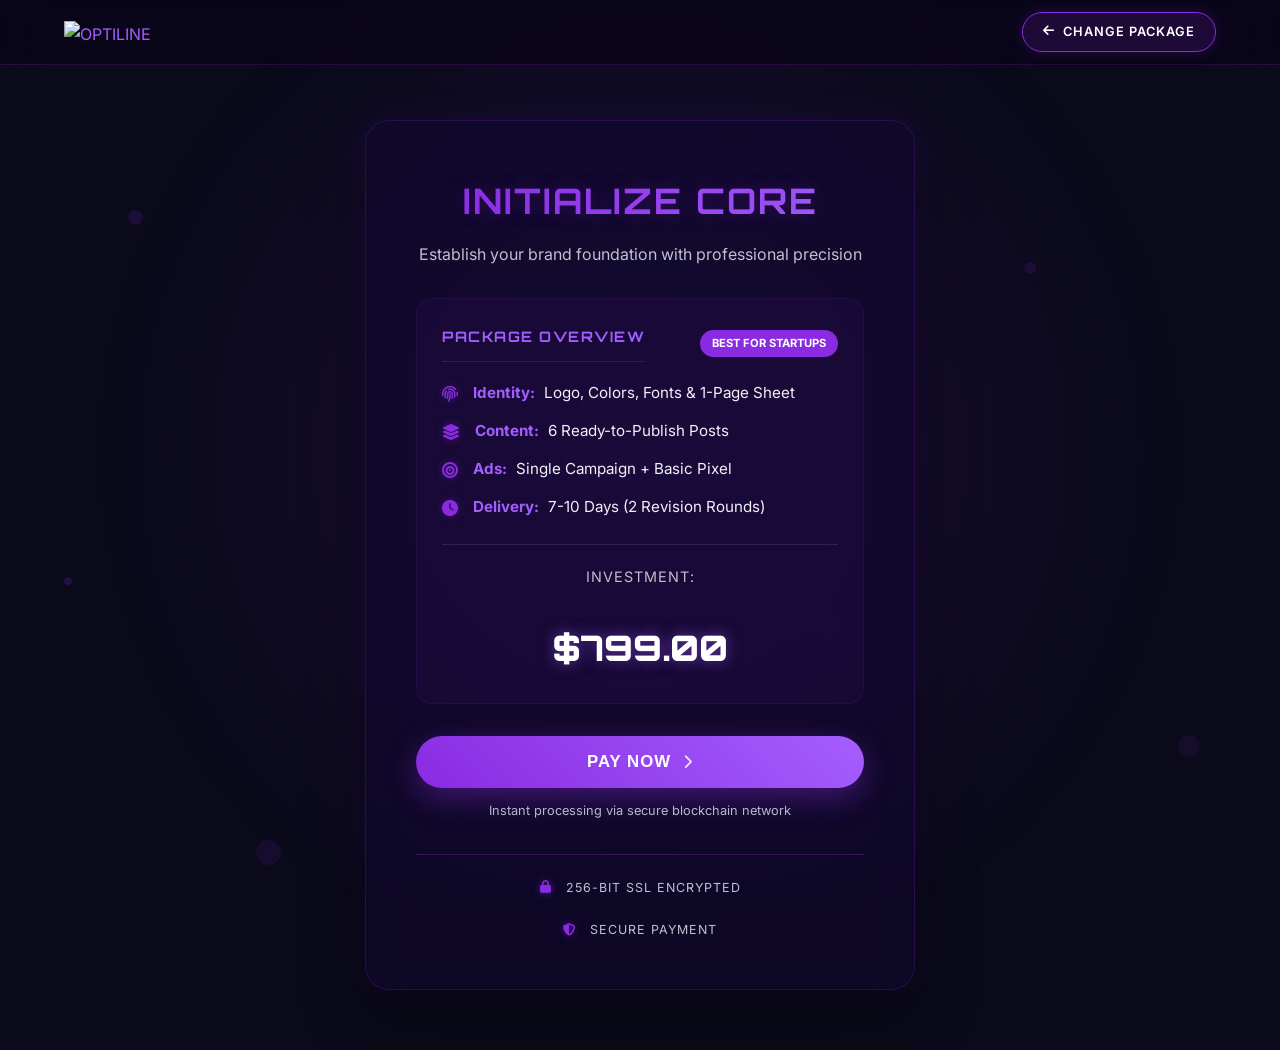
==== commit 0bdb3b91: "Update index.html" ====
--- a/checkout/core/index.html
+++ b/checkout/core/index.html
@@ -253,33 +253,34 @@
           </div>
         </div>
         <div id="opti-phase-success" class="opti-modal-phase">
-          <div class="opti-success-container">
-            <div class="opti-success-circle">
+          <div class="opti-success-minimal">
+            <div class="minimal-icon-circle">
               <i class="fas fa-check"></i>
             </div>
-            <h2 class="opti-modal-title success-title">Transaction Secured</h2>
-            <p class="opti-modal-subtitle success-subtitle">
+            <h2 class="minimal-title">Transaction Secured</h2>
+            <p class="minimal-subtitle">
               Welcome to OPTILINE. Your payment is successfully verified on the blockchain.
             </p>
-            <div class="opti-next-steps success-action-box">
-              <h3 class="success-action-title">
+            <div class="minimal-action-card">
+              <div class="minimal-card-header">
                 <i class="fas fa-envelope-open-text"></i> Final Step to Commence
-              </h3>
-              <p class="success-action-text">
+              </div>
+              <p class="minimal-card-text">
                 We have securely dispatched your <strong>Onboarding Link</strong> to your email.
               </p>
               
-              <div class="success-highlight">
-                <div class="highlight-header">
+              <div class="minimal-alert-box">
+                <div class="minimal-alert-title">
                   <i class="fas fa-exclamation-circle"></i> ACTION REQUIRED
                 </div>
-                <div class="highlight-body">
+                <div class="minimal-alert-text">
                   Please check your inbox (and Spam folder) right now. Your project deployment will <strong>NOT begin</strong> until you submit the initial brief via the link provided.
                 </div>
               </div>
-              <div class="success-actions">
-                <button class="opti-primary-btn" onclick="window.location.href = '/'">Return Home</button>
-                <button class="opti-secondary-btn support-btn" onclick="window.location.href = '/contact'">Contact Support</button>
+              
+              <div class="minimal-btn-group">
+                <button class="minimal-btn-primary" onclick="window.location.href = '/'">Return Home</button>
+                <button class="minimal-btn-secondary" onclick="window.location.href = '/contact'">Contact Support</button>
               </div>
             </div>
           </div>
